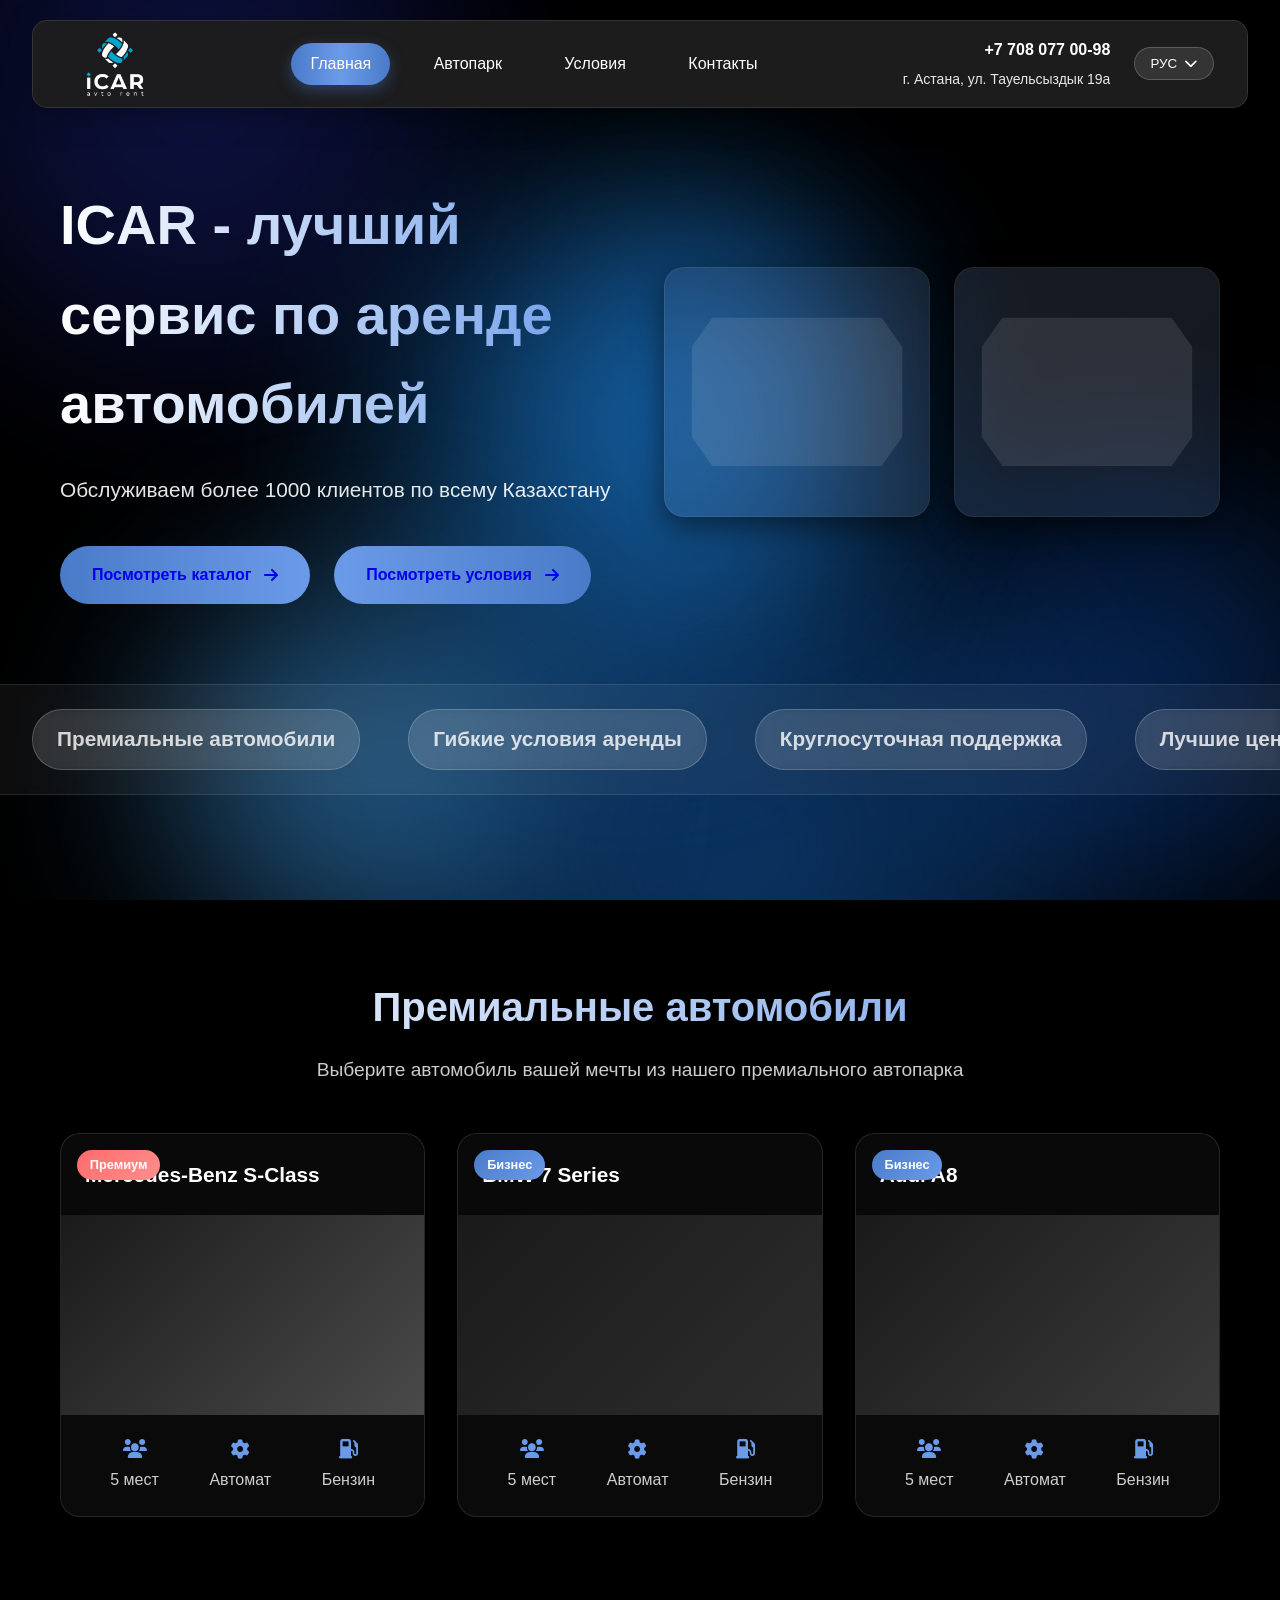
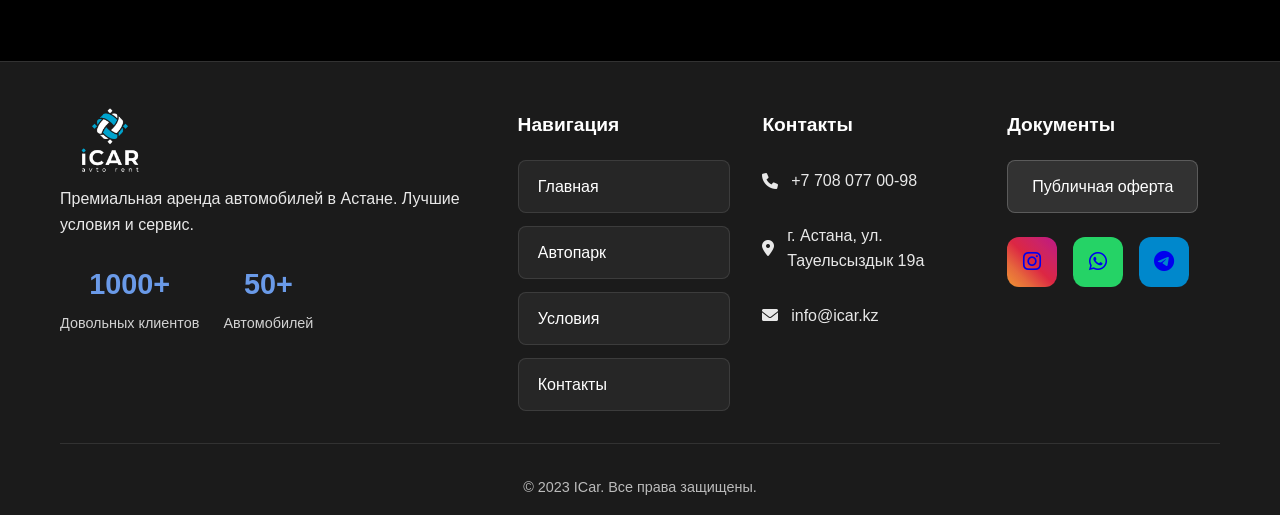
==== index.html @ 21636368 "git commit -m" ====
<!DOCTYPE html>
<html lang="ru">
<head>
    <meta charset="UTF-8">
    <meta name="viewport" content="width=device-width, initial-scale=1.0">
    <title>ICar - Аренда автомобилей</title>
    <link rel="stylesheet" href="style.css">
    <link rel="stylesheet" href="https://cdnjs.cloudflare.com/ajax/libs/font-awesome/6.0.0/css/all.min.css">
    <link rel="icon" type="image/png" href="images/logo2.png">
    <link rel="shortcut icon" href="images/logo2.png">
</head>
<body>
    <!-- Animated Background -->
    <div class="animated-background">
        <div class="gradient-spot spot-1"></div>
        <div class="gradient-spot spot-2"></div>
        <div class="gradient-spot spot-3"></div>
        <div class="gradient-spot spot-4"></div>
        <div class="gradient-spot spot-5"></div>
        <div class="gradient-spot spot-6"></div>
    </div>

    <!-- Header -->
    <header class="header">
        <div class="header-container">
            <div class="header-content">
                <div class="logo-container">
                    <img src="images/logo.png" alt="ICar - Аренда автомобилей" class="logo-img">
                </div>

                <nav class="nav">
                    <a href="index.html" class="active">Главная</a>
                    <a href="catalog.html">Автопарк</a>
                    <a href="conditions.html">Условия</a>
                    <a href="contacts.html">Контакты</a>
                </nav>

                <div class="header-right">
                    <div class="contact-info">
                        <a href="tel:+77080770098" class="phone-link">
                            <div class="phone">+7 708 077 00-98</div>
                        </a>
                        <a href="https://maps.google.com/?q=г. Астана, ул. Тауельсыздык 19а" target="_blank" class="address-link">
                            <div class="address">г. Астана, ул. Тауельсыздык 19а</div>
                        </a>
                    </div>

                    <div class="language-section">
                        <button class="current-lang nav-lang-btn" id="currentLang">
                            <span>РУС</span>
                            <i class="fas fa-chevron-down"></i>
                        </button>
                        <div class="language-dropdown" id="languageDropdown">
                            <button class="lang-option" data-lang="РУС">Русский</button>
                            <button class="lang-option" data-lang="КАЗ">Қазақша</button>
                            <button class="lang-option" data-lang="ENG">English</button>
                            <button class="lang-option" data-lang="中文">中文</button>
                            <button class="lang-option" data-lang="DE">Deutsch</button>
                        </div>
                    </div>
                </div>
            </div>
        </div>
    </header>

    <!-- Hero Section -->
    <section class="hero">
        <div class="container">
            <div class="hero-content">
                <div class="hero-text">
                    <h1 class="hero-title">ICAR - лучший сервис по аренде автомобилей</h1>
                    <p class="hero-subtitle">Обслуживаем более 1000 клиентов по всему Казахстану</p>

                    <div class="hero-buttons">
                        <a href="catalog.html" class="hero-btn catalog-btn">
                            <span>Посмотреть каталог</span>
                            <i class="fas fa-arrow-right"></i>
                        </a>
                        <a href="conditions.html" class="hero-btn conditions-btn">
                            <span>Посмотреть условия</span>
                            <i class="fas fa-arrow-right"></i>
                        </a>
                    </div>
                </div>

                <div class="hero-images">
                    <div class="hero-image-card">
                        <div class="image-gradient gradient-1"></div>
                        <div class="car-silhouette"></div>
                    </div>
                    <div class="hero-image-card">
                        <div class="image-gradient gradient-2"></div>
                        <div class="car-silhouette"></div>
                    </div>
                </div>
            </div>

            <div class="scrolling-text-container">
                <div class="scrolling-track">
                    <div class="scrolling-content">
                        <div class="scrolling-item">Премиальные автомобили</div>
                        <div class="scrolling-item">Гибкие условия аренды</div>
                        <div class="scrolling-item">Круглосуточная поддержка</div>
                        <div class="scrolling-item">Лучшие цены в Астане</div>
                        <div class="scrolling-item">Более 50 моделей в автопарке</div>
                        <div class="scrolling-item">Страхование включено</div>
                        <div class="scrolling-item">Доставка автомобиля</div>
                        <div class="scrolling-item">Техническая поддержка 24/7</div>
                        <div class="scrolling-item">Премиальные автомобили</div>
                        <div class="scrolling-item">Гибкие условия аренды</div>
                        <div class="scrolling-item">Круглосуточная поддержка</div>
                        <div class="scrolling-item">Лучшие цены в Астане</div>
                        <div class="scrolling-item">Более 50 моделей в автопарке</div>
                        <div class="scrolling-item">Страхование включено</div>
                        <div class="scrolling-item">Доставка автомобиля</div>
                        <div class="scrolling-item">Техническая поддержка 24/7</div>
                    </div>
                </div>
            </div>
        </div>
    </section>

    <!-- Premium Cars Section -->
    <section class="premium-cars">
        <div class="container">
            <div class="section-header">
                <h2>Премиальные автомобили</h2>
                <p>Выберите автомобиль вашей мечты из нашего премиального автопарка</p>
            </div>

            <div class="premium-cars-grid">
                <div class="premium-car-card">
                    <div class="car-header">
                        <h3>Mercedes-Benz S-Class</h3>
                        <div class="car-badge premium">Премиум</div>
                    </div>
                    <div class="car-image mercedes">
                        <div class="car-overlay">
                            <div class="car-price">от 15 000 ₸/сутки</div>
                            <button class="car-rent-btn">Арендовать</button>
                        </div>
                    </div>
                    <div class="car-features">
                        <div class="feature">
                            <i class="fas fa-users"></i>
                            <span>5 мест</span>
                        </div>
                        <div class="feature">
                            <i class="fas fa-cog"></i>
                            <span>Автомат</span>
                        </div>
                        <div class="feature">
                            <i class="fas fa-gas-pump"></i>
                            <span>Бензин</span>
                        </div>
                    </div>
                </div>

                <div class="premium-car-card">
                    <div class="car-header">
                        <h3>BMW 7 Series</h3>
                        <div class="car-badge business">Бизнес</div>
                    </div>
                    <div class="car-image bmw">
                        <div class="car-overlay">
                            <div class="car-price">от 14 000 ₸/сутки</div>
                            <button class="car-rent-btn">Арендовать</button>
                        </div>
                    </div>
                    <div class="car-features">
                        <div class="feature">
                            <i class="fas fa-users"></i>
                            <span>5 мест</span>
                        </div>
                        <div class="feature">
                            <i class="fas fa-cog"></i>
                            <span>Автомат</span>
                        </div>
                        <div class="feature">
                            <i class="fas fa-gas-pump"></i>
                            <span>Бензин</span>
                        </div>
                    </div>
                </div>

                <div class="premium-car-card">
                    <div class="car-header">
                        <h3>Audi A8</h3>
                        <div class="car-badge business">Бизнес</div>
                    </div>
                    <div class="car-image audi">
                        <div class="car-overlay">
                            <div class="car-price">от 13 000 ₸/сутки</div>
                            <button class="car-rent-btn">Арендовать</button>
                        </div>
                    </div>
                    <div class="car-features">
                        <div class="feature">
                            <i class="fas fa-users"></i>
                            <span>5 мест</span>
                        </div>
                        <div class="feature">
                            <i class="fas fa-cog"></i>
                            <span>Автомат</span>
                        </div>
                        <div class="feature">
                            <i class="fas fa-gas-pump"></i>
                            <span>Бензин</span>
                        </div>
                    </div>
                </div>
            </div>
        </div>
    </section>

    <!-- Footer -->
    <footer class="footer">
        <div class="container">
            <div class="footer-content">
                <div class="footer-section">
                    <div class="logo-container">
                        <img src="images/logo.png" alt="ICar - Аренда автомобилей" class="logo-img">
                    </div>
                    <p class="footer-description">Премиальная аренда автомобилей в Астане. Лучшие условия и сервис.</p>
                    <div class="footer-stats">
                        <div class="stat">
                            <div class="stat-number">1000+</div>
                            <div class="stat-label">Довольных клиентов</div>
                        </div>
                        <div class="stat">
                            <div class="stat-number">50+</div>
                            <div class="stat-label">Автомобилей</div>
                        </div>
                    </div>
                </div>

                <div class="footer-section">
                    <h3>Навигация</h3>
                    <nav class="footer-nav">
                        <a href="index.html" class="footer-nav-btn">Главная</a>
                        <a href="catalog.html" class="footer-nav-btn">Автопарк</a>
                        <a href="conditions.html" class="footer-nav-btn">Условия</a>
                        <a href="contacts.html" class="footer-nav-btn">Контакты</a>
                    </nav>
                </div>

                <div class="footer-section">
                    <h3>Контакты</h3>
                    <div class="footer-contact">
                        <a href="tel:+77080770098" class="contact-link">
                            <p><i class="fas fa-phone"></i> +7 708 077 00-98</p>
                        </a>
                        <a href="https://maps.google.com/?q=г. Астана, ул. Тауельсыздык 19а" target="_blank" class="contact-link">
                            <p><i class="fas fa-map-marker-alt"></i> г. Астана, ул. Тауельсыздык 19а</p>
                        </a>
                        <a href="mailto:info@icar.kz" class="contact-link">
                            <p><i class="fas fa-envelope"></i> info@icar.kz</p>
                        </a>
                    </div>
                </div>

                <div class="footer-section">
                    <h3>Документы</h3>
                    <a href="offerta.html" class="offerta-btn">Публичная оферта</a>
                    <div class="social-links">
                        <a href="https://www.instagram.com/icar_avtorent?igsh=MTllbDN0MnJyYnE5Zw%3D%3D&utm_source=qr" class="social-btn instagram">
                            <i class="fab fa-instagram"></i>
                        </a>
                        <a href="https://wa.me/message/NWBAXKDHB6WHJ1" class="social-btn whatsapp">
                            <i class="fab fa-whatsapp"></i>
                        </a>
                        <a href="https://t.me/icarlife" class="social-btn telegram">
                            <i class="fab fa-telegram"></i>
                        </a>
                    </div>
                </div>
            </div>

            <div class="footer-bottom">
                <p>&copy; 2023 ICar. Все права защищены.</p>
            </div>
        </div>
    </footer>

    <script src="script.js"></script>
</body>
</html>
---- style.css ----
* {
    margin: 0;
    padding: 0;
    box-sizing: border-box;
}

body {
    font-family: 'Arial', sans-serif;
    line-height: 1.6;
    color: #fff;
    background-color: #000;
    overflow-x: hidden;
    position: relative;
}

.container {
    max-width: 1200px;
    margin: 0 auto;
    padding: 0 20px;
}

/* Animated Background */
.animated-background {
    position: fixed;
    top: 0;
    left: 0;
    width: 100%;
    height: 100%;
    z-index: -1;
    overflow: hidden;
}

.gradient-spot {
    position: absolute;
    border-radius: 50%;
    filter: blur(80px);
    opacity: 0.6;
    animation: float 20s infinite ease-in-out;
}

.spot-1 {
    width: 600px;
    height: 600px;
    background: radial-gradient(circle, #1a237e, transparent);
    top: -200px;
    left: -100px;
    animation-delay: 0s;
}

.spot-2 {
    width: 500px;
    height: 500px;
    background: radial-gradient(circle, #0d47a1, transparent);
    top: 50%;
    right: -100px;
    animation-delay: -5s;
}

.spot-3 {
    width: 700px;
    height: 700px;
    background: radial-gradient(circle, #1565c0, transparent);
    bottom: -300px;
    left: 30%;
    animation-delay: -10s;
}

.spot-4 {
    width: 400px;
    height: 400px;
    background: radial-gradient(circle, #1976d2, transparent);
    top: 20%;
    left: 40%;
    animation-delay: -15s;
}

.spot-5 {
    width: 550px;
    height: 550px;
    background: radial-gradient(circle, #1e88e5, transparent);
    bottom: 20%;
    right: 30%;
    animation-delay: -7s;
}

.spot-6 {
    width: 450px;
    height: 450px;
    background: radial-gradient(circle, #42a5f5, transparent);
    top: 60%;
    left: 10%;
    animation-delay: -12s;
}

@keyframes float {
    0%, 100% {
        transform: translate(0, 0) scale(1);
        opacity: 0.6;
    }
    25% {
        transform: translate(50px, 50px) scale(1.1);
        opacity: 0.7;
    }
    50% {
        transform: translate(-30px, 80px) scale(0.9);
        opacity: 0.5;
    }
    75% {
        transform: translate(70px, -40px) scale(1.05);
        opacity: 0.65;
    }
}

/* Header Styles */
.header {
    position: fixed;
    top: 20px;
    left: 0;
    width: 100%;
    z-index: 1000;
    display: flex;
    justify-content: center;
}

.header-container {
    background: rgba(30, 30, 30, 0.95);
    backdrop-filter: blur(20px);
    padding: 0.8rem 2rem;
    border-radius: 15px;
    box-shadow: 0 8px 32px rgba(0, 0, 0, 0.3);
    border: 1px solid rgba(255, 255, 255, 0.1);
    width: 95%;
    max-width: 1400px;
}

.header-content {
    display: flex;
    justify-content: space-between;
    align-items: center;
    gap: 2rem;
}

.logo-container {
    flex-shrink: 0;
}

.logo-img {
    width: 100px;
    height: 80px;
    display: block;
    object-fit: contain;
    transition: all 0.3s ease;
    margin: -10px 0;
}

.logo-img:hover {
    transform: scale(1.05);
}

.nav {
    display: flex;
    gap: 1.5rem;
    flex: 1;
    justify-content: center;
}

.nav a {
    color: white;
    text-decoration: none;
    font-size: 1rem;
    font-weight: 500;
    transition: all 0.3s;
    padding: 0.5rem 1.2rem;
    border-radius: 25px;
    white-space: nowrap;
    position: relative;
    overflow: hidden;
    z-index: 1;
}

.nav a::before {
    content: '';
    position: absolute;
    top: 0;
    left: -100%;
    width: 100%;
    height: 100%;
    background: linear-gradient(90deg, #4a7bc8, #6a9ae8, #4a7bc8);
    transition: all 0.4s ease;
    z-index: -1;
}

.nav a:hover::before,
.nav a.active::before {
    left: 0;
}

.nav a:hover,
.nav a.active {
    color: white;
    box-shadow: 0 5px 15px rgba(74, 123, 200, 0.4);
}

.header-right {
    display: flex;
    align-items: center;
    gap: 1.5rem;
    flex-shrink: 0;
}

.contact-info {
    text-align: right;
}

.phone-link, .address-link {
    text-decoration: none;
    color: white;
    transition: all 0.3s;
}

.phone-link:hover, .address-link:hover {
    color: #6a9ae8;
}

.phone {
    font-weight: bold;
    font-size: 16px;
    margin-bottom: 5px;
}

.address {
    font-size: 14px;
    opacity: 0.9;
}

.language-section {
    position: relative;
}

.nav-lang-btn {
    background: rgba(255, 255, 255, 0.1);
    color: white;
    border: 1px solid rgba(255, 255, 255, 0.2);
    padding: 0.5rem 1rem;
    border-radius: 25px;
    cursor: pointer;
    transition: all 0.3s;
    display: flex;
    align-items: center;
    gap: 0.5rem;
    font-weight: 500;
    min-width: 80px;
    justify-content: space-between;
    backdrop-filter: blur(5px);
    position: relative;
    overflow: hidden;
    z-index: 1;
}

.nav-lang-btn::before {
    content: '';
    position: absolute;
    top: 0;
    left: -100%;
    width: 100%;
    height: 100%;
    background: linear-gradient(90deg, #4a7bc8, #6a9ae8, #4a7bc8);
    transition: all 0.4s ease;
    z-index: -1;
}

.nav-lang-btn:hover::before {
    left: 0;
}

.nav-lang-btn:hover {
    color: white;
    box-shadow: 0 5px 15px rgba(74, 123, 200, 0.4);
    transform: translateY(-2px);
}

.language-dropdown {
    position: absolute;
    top: 100%;
    right: 0;
    margin-top: 0.5rem;
    background: rgba(40, 40, 40, 0.95);
    backdrop-filter: blur(15px);
    border-radius: 10px;
    box-shadow: 0 8px 32px rgba(0, 0, 0, 0.3);
    opacity: 0;
    visibility: hidden;
    transform: translateY(-10px);
    transition: all 0.3s;
    min-width: 150px;
    z-index: 1001;
    border: 1px solid rgba(255, 255, 255, 0.1);
}

.language-dropdown.show {
    opacity: 1;
    visibility: visible;
    transform: translateY(0);
}

.lang-option {
    display: block;
    width: 100%;
    padding: 0.8rem 1rem;
    border: none;
    background: none;
    cursor: pointer;
    text-align: left;
    transition: all 0.3s;
    color: #fff;
    border-bottom: 1px solid rgba(255, 255, 255, 0.1);
}

.lang-option:hover {
    background: rgba(74, 123, 200, 0.3);
    color: white;
}

/* Hero Section */
.hero {
    position: relative;
    padding: 180px 0 100px;
    overflow: hidden;
}

.hero-content {
    display: grid;
    grid-template-columns: 1fr 1fr;
    gap: 3rem;
    align-items: center;
    margin-bottom: 80px;
}

.hero-title {
    font-size: 3.5rem;
    font-weight: 800;
    margin-bottom: 1.5rem;
    background: linear-gradient(90deg, #fff, #6a9ae8, #fff);
    -webkit-background-clip: text;
    -webkit-text-fill-color: transparent;
    background-size: 200% auto;
    animation: shimmer 3s infinite linear;
}

@keyframes shimmer {
    0% { background-position: -200% center; }
    100% { background-position: 200% center; }
}

.hero-subtitle {
    font-size: 1.3rem;
    margin-bottom: 2.5rem;
    opacity: 0.9;
    line-height: 1.6;
}

.hero-buttons {
    display: flex;
    gap: 1.5rem;
}

.hero-btn {
    display: flex;
    align-items: center;
    gap: 0.8rem;
    padding: 1rem 2rem;
    border-radius: 50px;
    text-decoration: none;
    font-weight: 600;
    transition: all 0.3s ease;
    position: relative;
    overflow: hidden;
    z-index: 1;
}

.hero-btn::before {
    content: '';
    position: absolute;
    top: 0;
    left: 0;
    width: 100%;
    height: 100%;
    background: linear-gradient(90deg, #4a7bc8, #6a9ae8);
    z-index: -1;
    transition: all 0.3s ease;
}

.hero-btn::after {
    content: '';
    position: absolute;
    top: 0;
    left: -100%;
    width: 100%;
    height: 100%;
    background: linear-gradient(90deg, transparent, rgba(255,255,255,0.3), transparent);
    transition: all 0.6s ease;
    z-index: -1;
}

.hero-btn:hover::after {
    left: 100%;
}

.catalog-btn::before {
    background: linear-gradient(90deg, #4a7bc8, #6a9ae8);
}

.conditions-btn::before {
    background: linear-gradient(90deg, #6a9ae8, #4a7bc8);
}

.hero-btn:hover {
    transform: translateY(-5px);
    box-shadow: 0 10px 25px rgba(74, 123, 200, 0.4);
}

.hero-images {
    display: grid;
    grid-template-columns: 1fr 1fr;
    gap: 1.5rem;
}

.hero-image-card {
    height: 250px;
    border-radius: 20px;
    overflow: hidden;
    position: relative;
    box-shadow: 0 10px 30px rgba(0, 0, 0, 0.5);
    background: rgba(255, 255, 255, 0.05);
    backdrop-filter: blur(10px);
    border: 1px solid rgba(255, 255, 255, 0.1);
}

.image-gradient {
    width: 100%;
    height: 100%;
    position: absolute;
    top: 0;
    left: 0;
}

.gradient-1 {
    background: linear-gradient(135deg, rgba(74, 123, 200, 0.3), rgba(106, 154, 232, 0.3));
}

.gradient-2 {
    background: linear-gradient(135deg, rgba(106, 154, 232, 0.3), rgba(74, 123, 200, 0.3));
}

.car-silhouette {
    position: absolute;
    top: 50%;
    left: 50%;
    transform: translate(-50%, -50%);
    width: 80%;
    height: 60%;
    background: rgba(255, 255, 255, 0.1);
    clip-path: polygon(10% 0%, 90% 0%, 100% 20%, 100% 80%, 90% 100%, 10% 100%, 0% 80%, 0% 20%);
    border-radius: 10px;
}

/* Improved Scrolling Text */
.scrolling-text-container {
    position: relative;
    margin-top: 3rem;
    overflow: hidden;
    width: 100vw;
    margin-left: calc(-50vw + 50%);
    padding: 1.5rem 0;
    background: rgba(255, 255, 255, 0.05);
    backdrop-filter: blur(10px);
    border-top: 1px solid rgba(255, 255, 255, 0.1);
    border-bottom: 1px solid rgba(255, 255, 255, 0.1);
}

.scrolling-track {
    display: flex;
    width: max-content;
    animation: scroll 60s linear infinite;
}

.scrolling-content {
    display: flex;
    gap: 3rem;
    padding: 0 2rem;
}

.scrolling-item {
    font-size: 1.3rem;
    font-weight: 600;
    color: rgba(255, 255, 255, 0.8);
    padding: 0.8rem 1.5rem;
    background: rgba(255, 255, 255, 0.1);
    border-radius: 30px;
    backdrop-filter: blur(5px);
    flex-shrink: 0;
    white-space: nowrap;
    border: 1px solid rgba(255, 255, 255, 0.2);
    transition: all 0.3s ease;
}

.scrolling-item:hover {
    background: rgba(255, 255, 255, 0.15);
    transform: translateY(-2px);
    box-shadow: 0 5px 15px rgba(74, 123, 200, 0.3);
}

@keyframes scroll {
    0% {
        transform: translateX(0);
    }
    100% {
        transform: translateX(-50%);
    }
}

/* Premium Cars Section */
.premium-cars {
    padding: 5rem 0;
    position: relative;
}

.section-header {
    text-align: center;
    margin-bottom: 3rem;
}

.section-icon {
    font-size: 3rem;
    margin-bottom: 1rem;
}

.section-header h2 {
    font-size: 2.5rem;
    margin-bottom: 1rem;
    background: linear-gradient(90deg, #fff, #6a9ae8);
    -webkit-background-clip: text;
    -webkit-text-fill-color: transparent;
}

.section-header p {
    font-size: 1.2rem;
    opacity: 0.8;
}

.premium-cars-grid {
    display: grid;
    grid-template-columns: repeat(auto-fit, minmax(350px, 1fr));
    gap: 2rem;
}

.premium-car-card {
    background: rgba(255, 255, 255, 0.05);
    border-radius: 20px;
    overflow: hidden;
    box-shadow: 0 10px 30px rgba(0, 0, 0, 0.3);
    transition: all 0.3s ease;
    border: 1px solid rgba(255, 255, 255, 0.1);
    backdrop-filter: blur(10px);
}

.premium-car-card:hover {
    transform: translateY(-10px);
    box-shadow: 0 20px 40px rgba(74, 123, 200, 0.3);
    border-color: rgba(74, 123, 200, 0.5);
}

.car-header {
    padding: 1.5rem;
    display: flex;
    justify-content: space-between;
    align-items: center;
    background: rgba(0, 0, 0, 0.3);
}

.car-header h3 {
    font-size: 1.3rem;
    color: white;
}

.car-badge {
    padding: 0.3rem 0.8rem;
    border-radius: 15px;
    font-size: 0.8rem;
    font-weight: bold;
}

.car-badge.premium {
    background: linear-gradient(135deg, #ff6b6b, #ff8e8e);
    color: white;
}

.car-badge.business {
    background: linear-gradient(135deg, #4a7bc8, #6a9ae8);
    color: white;
}

.car-image {
    height: 200px;
    position: relative;
    overflow: hidden;
}

.car-image.mercedes {
    background: linear-gradient(135deg, #1a1a1a, #4a4a4a);
}

.car-image.bmw {
    background: linear-gradient(135deg, #1a1a1a, #2d2d2d);
}

.car-image.audi {
    background: linear-gradient(135deg, #1a1a1a, #3a3a3a);
}

.car-overlay {
    position: absolute;
    top: 0;
    left: 0;
    width: 100%;
    height: 100%;
    background: rgba(0, 0, 0, 0.7);
    display: flex;
    flex-direction: column;
    justify-content: center;
    align-items: center;
    opacity: 0;
    transition: all 0.3s ease;
}

.premium-car-card:hover .car-overlay {
    opacity: 1;
}

.car-price {
    font-size: 1.5rem;
    font-weight: bold;
    color: white;
    margin-bottom: 1rem;
}

.car-rent-btn {
    background: linear-gradient(135deg, #4a7bc8, #6a9ae8);
    color: white;
    border: none;
    padding: 0.8rem 1.5rem;
    border-radius: 25px;
    font-weight: bold;
    cursor: pointer;
    transition: all 0.3s;
}

.car-rent-btn:hover {
    transform: scale(1.05);
    box-shadow: 0 5px 15px rgba(74, 123, 200, 0.4);
}

.car-features {
    padding: 1.5rem;
    display: flex;
    justify-content: space-around;
    background: rgba(0, 0, 0, 0.2);
}

.feature {
    display: flex;
    flex-direction: column;
    align-items: center;
    gap: 0.5rem;
    color: rgba(255, 255, 255, 0.8);
}

.feature i {
    color: #6a9ae8;
    font-size: 1.2rem;
}

/* Footer */
.footer {
    background: rgba(30, 30, 30, 0.9);
    backdrop-filter: blur(15px);
    padding: 3rem 0 1rem;
    margin-top: 4rem;
    border-top: 1px solid rgba(255, 255, 255, 0.1);
    box-shadow: 0 -4px 20px rgba(0, 0, 0, 0.3);
}

.footer-content {
    display: grid;
    grid-template-columns: 2fr 1fr 1fr 1fr;
    gap: 2rem;
    margin-bottom: 2rem;
}

.footer-section h3 {
    margin-bottom: 1.2rem;
    font-size: 1.2rem;
    color: white;
}

.footer-description {
    margin-top: 1rem;
    opacity: 0.9;
    line-height: 1.6;
    margin-bottom: 1.5rem;
}

.footer-stats {
    display: flex;
    gap: 1.5rem;
}

.stat {
    text-align: center;
}

.stat-number {
    font-size: 1.8rem;
    font-weight: bold;
    color: #6a9ae8;
    margin-bottom: 0.3rem;
}

.stat-label {
    font-size: 0.9rem;
    opacity: 0.8;
}

.footer-nav {
    display: flex;
    flex-direction: column;
    gap: 0.8rem;
}

.footer-nav-btn {
    color: white;
    text-decoration: none;
    transition: all 0.3s;
    padding: 0.8rem 1.2rem;
    border-radius: 8px;
    position: relative;
    overflow: hidden;
    z-index: 1;
    background: rgba(255, 255, 255, 0.05);
    border: 1px solid rgba(255, 255, 255, 0.1);
    font-weight: 500;
}

.footer-nav-btn::before {
    content: '';
    position: absolute;
    top: 0;
    left: -100%;
    width: 100%;
    height: 100%;
    background: linear-gradient(90deg, #4a7bc8, #6a9ae8);
    transition: all 0.4s ease;
    z-index: -1;
}

.footer-nav-btn:hover::before {
    left: 0;
}

.footer-nav-btn:hover {
    color: white;
    transform: translateX(5px);
    box-shadow: 0 5px 15px rgba(74, 123, 200, 0.3);
}

.footer-contact {
    display: flex;
    flex-direction: column;
    gap: 0.8rem;
}

.contact-link {
    text-decoration: none;
    color: rgba(255, 255, 255, 0.9);
    transition: all 0.3s;
    padding: 0.5rem 0;
}

.contact-link:hover {
    color: #6a9ae8;
    transform: translateX(5px);
}

.contact-link p {
    display: flex;
    align-items: center;
    gap: 0.8rem;
    margin-bottom: 0;
}

.offerta-btn {
    display: inline-block;
    background: rgba(255, 255, 255, 0.1);
    color: white;
    padding: 0.8rem 1.5rem;
    border-radius: 8px;
    text-decoration: none;
    transition: all 0.3s;
    margin-bottom: 1.5rem;
    border: 1px solid rgba(255, 255, 255, 0.2);
    font-weight: 500;
}

.offerta-btn:hover {
    background: rgba(255, 255, 255, 0.2);
    transform: translateY(-2px);
    box-shadow: 0 5px 15px rgba(0, 0, 0, 0.2);
}

.social-links {
    display: flex;
    gap: 1rem;
}

.social-btn {
    display: flex;
    align-items: center;
    justify-content: center;
    width: 50px;
    height: 50px;
    border-radius: 12px;
    text-decoration: none;
    transition: all 0.3s;
    font-size: 1.3rem;
    position: relative;
    overflow: hidden;
    z-index: 1;
}

.social-btn::before {
    content: '';
    position: absolute;
    top: 0;
    left: 0;
    width: 100%;
    height: 100%;
    transition: all 0.3s ease;
    z-index: -1;
}

.social-btn.instagram::before {
    background: linear-gradient(45deg, #f09433, #e6683c, #dc2743, #cc2366, #bc1888);
}

.social-btn.whatsapp::before {
    background: #25D366;
}

.social-btn.telegram::before {
    background: #0088cc;
}

.social-btn:hover {
    transform: translateY(-3px) scale(1.1);
    box-shadow: 0 8px 20px rgba(0, 0, 0, 0.4);
}

.social-btn:hover::before {
    filter: brightness(1.2);
}

.footer-bottom {
    text-align: center;
    padding-top: 2rem;
    border-top: 1px solid rgba(255, 255, 255, 0.1);
    color: rgba(255, 255, 255, 0.7);
    font-size: 0.9rem;
}

/* Responsive Design */
@media (max-width: 1024px) {
    .hero-content {
        grid-template-columns: 1fr;
        gap: 2rem;
    }

    .footer-content {
        grid-template-columns: 1fr 1fr;
    }
}

@media (max-width: 768px) {
    .header-container {
        width: 90%;
        padding: 0.8rem 1rem;
    }

    .header-content {
        flex-direction: column;
        gap: 1rem;
    }

    .nav {
        order: 2;
        width: 100%;
        justify-content: center;
        flex-wrap: wrap;
    }

    .header-right {
        order: 3;
        width: 100%;
        justify-content: center;
    }

    .hero-title {
        font-size: 2.5rem;
    }

    .hero-buttons {
        flex-direction: column;
    }

    .premium-cars-grid {
        grid-template-columns: 1fr;
    }

    .footer-content {
        grid-template-columns: 1fr;
    }

    .scrolling-item {
        font-size: 1rem;
        padding: 0.6rem 1.2rem;
    }

    .footer-nav-btn {
        padding: 0.6rem 1rem;
        font-size: 0.9rem;
    }

    .social-btn {
        width: 45px;
        height: 45px;
        font-size: 1.2rem;
    }
}
/* Стили для каталога */
.catalog-hero {
    padding: 180px 0 80px;
    position: relative;
}

.catalog-hero h1 {
    font-size: 3rem;
    text-align: center;
    margin-bottom: 2rem;
    background: linear-gradient(90deg, #fff, #6a9ae8, #fff);
    -webkit-background-clip: text;
    -webkit-text-fill-color: transparent;
    background-size: 200% auto;
    animation: shimmer 3s infinite linear;
}

/* Стили для фильтров */
.filters-section {
    background: rgba(255, 255, 255, 0.05);
    backdrop-filter: blur(10px);
    border-radius: 20px;
    padding: 2rem;
    margin-bottom: 3rem;
    border: 1px solid rgba(255, 255, 255, 0.1);
}

.search-box {
    position: relative;
    margin-bottom: 1.5rem;
}

.search-box i {
    position: absolute;
    left: 1rem;
    top: 50%;
    transform: translateY(-50%);
    color: rgba(255, 255, 255, 0.7);
}

.search-box input {
    width: 100%;
    padding: 1rem 1rem 1rem 3rem;
    background: rgba(255, 255, 255, 0.1);
    border: 1px solid rgba(255, 255, 255, 0.2);
    border-radius: 12px;
    color: white;
    font-size: 1rem;
}

.filter-buttons {
    display: flex;
    gap: 1rem;
    flex-wrap: wrap;
    margin-bottom: 1rem;
}

.custom-dropdown {
    position: relative;
}

.dropdown-toggle {
    background: rgba(255, 255, 255, 0.1);
    border: 1px solid rgba(255, 255, 255, 0.2);
    color: white;
    padding: 0.8rem 1.2rem;
    border-radius: 12px;
    cursor: pointer;
    display: flex;
    align-items: center;
    gap: 0.5rem;
    min-width: 200px;
    justify-content: space-between;
    transition: all 0.3s;
}

.dropdown-toggle:hover {
    background: rgba(255, 255, 255, 0.15);
}

.dropdown-menu {
    position: absolute;
    top: 100%;
    left: 0;
    width: 100%;
    background: rgba(40, 40, 40, 0.95);
    backdrop-filter: blur(15px);
    border-radius: 12px;
    box-shadow: 0 8px 32px rgba(0, 0, 0, 0.3);
    opacity: 0;
    visibility: hidden;
    transform: translateY(-10px);
    transition: all 0.3s;
    z-index: 1000;
    border: 1px solid rgba(255, 255, 255, 0.1);
}

.dropdown-menu.show {
    opacity: 1;
    visibility: visible;
    transform: translateY(0);
}

.dropdown-item {
    display: block;
    width: 100%;
    padding: 0.8rem 1.2rem;
    border: none;
    background: none;
    color: white;
    cursor: pointer;
    text-align: left;
    border-bottom: 1px solid rgba(255, 255, 255, 0.1);
    transition: all 0.3s;
}

.dropdown-item:last-child {
    border-bottom: none;
}

.dropdown-item:hover,
.dropdown-item.active {
    background: rgba(74, 123, 200, 0.3);
}

.reset-btn {
    background: rgba(255, 255, 255, 0.1);
    border: 1px solid rgba(255, 255, 255, 0.2);
    color: white;
    padding: 0.8rem 1.2rem;
    border-radius: 12px;
    cursor: pointer;
    display: flex;
    align-items: center;
    gap: 0.5rem;
    transition: all 0.3s;
}

.reset-btn:hover {
    background: rgba(255, 255, 255, 0.15);
}

.filter-results {
    text-align: center;
    color: rgba(255, 255, 255, 0.8);
    font-size: 1.1rem;
}

/* Сетка автомобилей */
.catalog-grid {
    display: grid;
    grid-template-columns: repeat(auto-fill, minmax(350px, 1fr));
    gap: 2rem;
    margin-top: 2rem;
}

.car-card-detailed {
    background: rgba(255, 255, 255, 0.05);
    border-radius: 20px;
    overflow: hidden;
    box-shadow: 0 10px 30px rgba(0, 0, 0, 0.3);
    transition: all 0.3s ease;
    border: 1px solid rgba(255, 255, 255, 0.1);
    backdrop-filter: blur(10px);
}

.car-card-detailed:hover {
    transform: translateY(-10px);
    box-shadow: 0 20px 40px rgba(74, 123, 200, 0.3);
    border-color: rgba(74, 123, 200, 0.5);
}

.car-image-detailed {
    height: 200px;
    position: relative;
    overflow: hidden;
}

.car-image-detailed img {
    width: 100%;
    height: 100%;
    object-fit: cover;
    transition: transform 0.3s ease;
}

.car-card-detailed:hover .car-image-detailed img {
    transform: scale(1.05);
}

.car-badge {
    position: absolute;
    top: 1rem;
    left: 1rem;
    padding: 0.3rem 0.8rem;
    border-radius: 15px;
    font-size: 0.8rem;
    font-weight: bold;
    background: linear-gradient(135deg, #4a7bc8, #6a9ae8);
    color: white;
}

.city-badge {
    position: absolute;
    top: 1rem;
    right: 1rem;
    padding: 0.3rem 0.8rem;
    border-radius: 15px;
    font-size: 0.8rem;
    font-weight: bold;
    background: rgba(0, 0, 0, 0.7);
    color: white;
    backdrop-filter: blur(10px);
}

.car-info {
    padding: 1.5rem;
}

.car-info h3 {
    font-size: 1.3rem;
    margin-bottom: 0.5rem;
    color: white;
}

.car-description {
    color: rgba(255, 255, 255, 0.8);
    margin-bottom: 1rem;
    line-height: 1.5;
}

.car-specs {
    display: grid;
    grid-template-columns: repeat(2, 1fr);
    gap: 0.8rem;
    margin-bottom: 1.5rem;
}

.spec {
    display: flex;
    align-items: center;
    gap: 0.5rem;
    color: rgba(255, 255, 255, 0.8);
}

.spec i {
    color: #6a9ae8;
    width: 16px;
}

.car-price-section {
    display: flex;
    justify-content: space-between;
    align-items: center;
    margin-bottom: 1.5rem;
}

.price-main {
    font-size: 1.5rem;
    font-weight: bold;
    color: #6a9ae8;
}

.price-discount {
    font-size: 0.9rem;
    color: rgba(255, 255, 255, 0.7);
}

.rent-btn {
    width: 100%;
    background: linear-gradient(135deg, #4a7bc8, #6a9ae8);
    color: white;
    border: none;
    padding: 1rem;
    border-radius: 12px;
    font-weight: bold;
    cursor: pointer;
    transition: all 0.3s;
    font-size: 1rem;
}

.rent-btn:hover {
    transform: translateY(-2px);
    box-shadow: 0 5px 15px rgba(74, 123, 200, 0.4);
}

/* Стили для модального окна */
.modal {
    display: none;
    position: fixed;
    z-index: 1000;
    left: 0;
    top: 0;
    width: 100%;
    height: 100%;
    background-color: rgba(0, 0, 0, 0.8);
    backdrop-filter: blur(5px);
}

.modal-content {
    background: rgba(30, 30, 30, 0.95);
    margin: 2% auto;
    padding: 0;
    border-radius: 20px;
    width: 90%;
    max-width: 1000px;
    max-height: 90vh;
    overflow-y: auto;
    border: 1px solid rgba(255, 255, 255, 0.1);
    box-shadow: 0 20px 60px rgba(0, 0, 0, 0.5);
}

.modal-close {
    position: absolute;
    right: 1rem;
    top: 1rem;
    font-size: 2rem;
    color: white;
    cursor: pointer;
    z-index: 1001;
    background: rgba(0, 0, 0, 0.5);
    width: 40px;
    height: 40px;
    border-radius: 50%;
    display: flex;
    align-items: center;
    justify-content: center;
}

.modal-body {
    display: grid;
    grid-template-columns: 1fr 1fr;
    gap: 0;
}

.modal-gallery {
    position: relative;
    background: rgba(0, 0, 0, 0.3);
}

.main-image {
    height: 400px;
    overflow: hidden;
}

.modal-car-image {
    width: 100%;
    height: 100%;
}

.modal-car-image img {
    width: 100%;
    height: 100%;
    object-fit: cover;
}

.image-thumbnails {
    display: flex;
    padding: 1rem;
    gap: 0.5rem;
    background: rgba(0, 0, 0, 0.5);
}

.thumbnail {
    width: 60px;
    height: 60px;
    border-radius: 8px;
    overflow: hidden;
    cursor: pointer;
    border: 2px solid transparent;
    transition: all 0.3s;
}

.thumbnail.active {
    border-color: #6a9ae8;
}

.thumbnail img {
    width: 100%;
    height: 100%;
    object-fit: cover;
}

.thumbnail-placeholder {
    width: 100%;
    height: 100%;
    background: rgba(255, 255, 255, 0.1);
    display: flex;
    align-items: center;
    justify-content: center;
    color: rgba(255, 255, 255, 0.5);
}

.modal-info {
    padding: 2rem;
}

.modal-info h2 {
    font-size: 2rem;
    margin-bottom: 1rem;
    color: white;
}

.modal-info p {
    color: rgba(255, 255, 255, 0.8);
    margin-bottom: 1.5rem;
    line-height: 1.6;
}

.modal-specs {
    margin-bottom: 2rem;
}

.spec-grid {
    display: grid;
    grid-template-columns: repeat(3, 1fr);
    gap: 1rem;
}

.spec-item {
    display: flex;
    align-items: center;
    gap: 0.5rem;
    color: rgba(255, 255, 255, 0.8);
}

.spec-item i {
    color: #6a9ae8;
}

.modal-price-section {
    margin-bottom: 2rem;
}

.price-main {
    font-size: 2rem;
    font-weight: bold;
    color: #6a9ae8;
    margin-bottom: 1rem;
}

.discounts-block {
    margin-bottom: 1rem;
}

.discounts-toggle {
    background: rgba(255, 255, 255, 0.1);
    border: 1px solid rgba(255, 255, 255, 0.2);
    color: white;
    padding: 0.8rem 1.2rem;
    border-radius: 8px;
    cursor: pointer;
    display: flex;
    align-items: center;
    justify-content: space-between;
    width: 100%;
    transition: all 0.3s;
}

.discounts-toggle:hover {
    background: rgba(255, 255, 255, 0.15);
}

.discounts-content {
    display: none;
    margin-top: 1rem;
}

.discounts-content.show {
    display: block;
}

.discounts-grid {
    display: grid;
    grid-template-columns: repeat(2, 1fr);
    gap: 1rem;
}

.discount-item {
    background: rgba(255, 255, 255, 0.05);
    padding: 1rem;
    border-radius: 8px;
    border: 1px solid rgba(255, 255, 255, 0.1);
    cursor: pointer;
    transition: all 0.3s;
}

.discount-item:hover,
.discount-item.active {
    border-color: #6a9ae8;
    background: rgba(74, 123, 200, 0.1);
}

.discount-period {
    font-weight: bold;
    color: white;
    margin-bottom: 0.5rem;
}

.discount-price {
    color: #6a9ae8;
    font-weight: bold;
    margin-bottom: 0.3rem;
}

.discount-savings {
    font-size: 0.8rem;
    color: rgba(255, 255, 255, 0.7);
}

.price-discount {
    color: rgba(255, 255, 255, 0.7);
    font-size: 0.9rem;
}

.modal-features {
    margin-bottom: 2rem;
}

.modal-features h3 {
    color: white;
    margin-bottom: 1rem;
}

.modal-features ul {
    list-style: none;
    padding: 0;
}

.modal-features li {
    color: rgba(255, 255, 255, 0.8);
    padding: 0.3rem 0;
    border-bottom: 1px solid rgba(255, 255, 255, 0.1);
}

.modal-features li:last-child {
    border-bottom: none;
}

.modal-actions {
    display: flex;
    gap: 1rem;
}

.modal-rent-btn,
.modal-contact-btn {
    flex: 1;
    padding: 1rem;
    border: none;
    border-radius: 12px;
    font-weight: bold;
    cursor: pointer;
    transition: all 0.3s;
    font-size: 1rem;
}

.modal-rent-btn {
    background: linear-gradient(135deg, #4a7bc8, #6a9ae8);
    color: white;
}

.modal-contact-btn {
    background: rgba(255, 255, 255, 0.1);
    color: white;
    border: 1px solid rgba(255, 255, 255, 0.2);
}

.modal-rent-btn:hover,
.modal-contact-btn:hover {
    transform: translateY(-2px);
    box-shadow: 0 5px 15px rgba(0, 0, 0, 0.3);
}

/* Сообщение об отсутствии результатов */
.no-results {
    grid-column: 1 / -1;
    text-align: center;
    padding: 4rem 2rem;
    color: rgba(255, 255, 255, 0.7);
}

.no-results i {
    font-size: 4rem;
    margin-bottom: 1rem;
    color: rgba(255, 255, 255, 0.3);
}

.no-results h3 {
    font-size: 1.5rem;
    margin-bottom: 1rem;
    color: white;
}

/* Адаптивность для каталога */
@media (max-width: 768px) {
    .modal-body {
        grid-template-columns: 1fr;
    }

    .modal-gallery {
        height: 300px;
    }

    .main-image {
        height: 250px;
    }

    .spec-grid {
        grid-template-columns: repeat(2, 1fr);
    }

    .modal-actions {
        flex-direction: column;
    }

    .filter-buttons {
        flex-direction: column;
    }

    .dropdown-toggle {
        min-width: auto;
    }

    .catalog-grid {
        grid-template-columns: 1fr;
    }

    .discounts-grid {
        grid-template-columns: 1fr;
    }
}
/* Добавляем эти стили в конец файла style.css */

/* Hero Sections для разных страниц */
.conditions-hero, .contacts-hero, .documents-hero {
    padding: 180px 0 80px;
    position: relative;
    text-align: center;
}

.conditions-hero h1, .contacts-hero h1, .documents-hero h1 {
    font-size: 3rem;
    margin-bottom: 1rem;
    background: linear-gradient(90deg, #fff, #6a9ae8, #fff);
    -webkit-background-clip: text;
    -webkit-text-fill-color: transparent;
    background-size: 200% auto;
    animation: shimmer 3s infinite linear;
}

.conditions-hero p, .contacts-hero p, .documents-hero p {
    font-size: 1.3rem;
    opacity: 0.9;
}

/* Стили для условий */
.conditions {
    padding: 4rem 0;
}

.conditions-grid {
    display: grid;
    grid-template-columns: repeat(auto-fit, minmax(300px, 1fr));
    gap: 2rem;
    margin-bottom: 4rem;
}

.condition-card {
    background: rgba(255, 255, 255, 0.05);
    backdrop-filter: blur(10px);
    border-radius: 20px;
    padding: 2rem;
    border: 1px solid rgba(255, 255, 255, 0.1);
    transition: all 0.3s ease;
    text-align: center;
}

.condition-card:hover {
    transform: translateY(-10px);
    box-shadow: 0 20px 40px rgba(74, 123, 200, 0.3);
    border-color: rgba(74, 123, 200, 0.5);
}

.condition-icon {
    font-size: 3rem;
    margin-bottom: 1.5rem;
    color: #6a9ae8;
}

.condition-card h3 {
    font-size: 1.5rem;
    margin-bottom: 1.5rem;
    color: white;
}

.condition-card ul {
    list-style: none;
    text-align: left;
}

.condition-card li {
    color: rgba(255, 255, 255, 0.8);
    padding: 0.5rem 0;
    border-bottom: 1px solid rgba(255, 255, 255, 0.1);
    position: relative;
    padding-left: 1.5rem;
}

.condition-card li:before {
    content: '✓';
    position: absolute;
    left: 0;
    color: #6a9ae8;
    font-weight: bold;
}

.condition-card li:last-child {
    border-bottom: none;
}

/* FAQ Section */
.faq-section {
    background: rgba(255, 255, 255, 0.05);
    backdrop-filter: blur(10px);
    border-radius: 20px;
    padding: 3rem;
    border: 1px solid rgba(255, 255, 255, 0.1);
}

.faq-section h2 {
    text-align: center;
    font-size: 2.5rem;
    margin-bottom: 2rem;
    color: white;
}

.faq-item {
    margin-bottom: 1rem;
    border-radius: 12px;
    overflow: hidden;
    background: rgba(255, 255, 255, 0.05);
    border: 1px solid rgba(255, 255, 255, 0.1);
}

.faq-question {
    padding: 1.5rem;
    cursor: pointer;
    display: flex;
    justify-content: space-between;
    align-items: center;
    color: white;
    font-weight: 500;
    transition: all 0.3s;
}

.faq-question:hover {
    background: rgba(255, 255, 255, 0.1);
}

.faq-question i {
    transition: transform 0.3s;
}

.faq-item.active .faq-question i {
    transform: rotate(180deg);
}

.faq-answer {
    padding: 0 1.5rem;
    max-height: 0;
    overflow: hidden;
    transition: all 0.3s;
}

.faq-item.active .faq-answer {
    padding: 0 1.5rem 1.5rem;
    max-height: 500px;
}

.faq-answer p {
    color: rgba(255, 255, 255, 0.8);
    line-height: 1.6;
}

/* Стили для контактов */
.contacts {
    padding: 4rem 0;
}

.team-section {
    margin-bottom: 4rem;
}

.section-title {
    text-align: center;
    font-size: 2.5rem;
    margin-bottom: 3rem;
    color: white;
}

.team-grid {
    display: grid;
    grid-template-columns: repeat(auto-fit, minmax(350px, 1fr));
    gap: 2rem;
}

.team-card {
    background: rgba(255, 255, 255, 0.05);
    backdrop-filter: blur(10px);
    border-radius: 20px;
    padding: 2rem;
    border: 1px solid rgba(255, 255, 255, 0.1);
    transition: all 0.3s ease;
    text-align: center;
}

.team-card:hover {
    transform: translateY(-10px);
    box-shadow: 0 20px 40px rgba(74, 123, 200, 0.3);
    border-color: rgba(74, 123, 200, 0.5);
}

.team-photo {
    margin-bottom: 1.5rem;
}

.photo-placeholder {
    width: 150px;
    height: 150px;
    border-radius: 50%;
    margin: 0 auto;
    overflow: hidden;
    border: 4px solid rgba(255, 255, 255, 0.1);
}

.team-photo-img {
    width: 100%;
    height: 100%;
    object-fit: cover;
}

.team-info h3 {
    font-size: 1.5rem;
    margin-bottom: 0.5rem;
    color: white;
}

.team-position {
    color: #6a9ae8;
    font-weight: 500;
    margin-bottom: 1rem;
}

.team-description {
    color: rgba(255, 255, 255, 0.8);
    margin-bottom: 1.5rem;
    line-height: 1.6;
}

.team-contact p {
    color: rgba(255, 255, 255, 0.8);
    margin-bottom: 0.5rem;
    display: flex;
    align-items: center;
    justify-content: center;
    gap: 0.5rem;
}

/* Контактные карточки */
.contacts-grid {
    display: grid;
    grid-template-columns: repeat(auto-fit, minmax(250px, 1fr));
    gap: 2rem;
    margin-bottom: 4rem;
}

.contact-card {
    background: rgba(255, 255, 255, 0.05);
    backdrop-filter: blur(10px);
    border-radius: 20px;
    padding: 2rem;
    text-align: center;
    border: 1px solid rgba(255, 255, 255, 0.1);
    transition: all 0.3s ease;
}

.contact-card:hover {
    transform: translateY(-10px);
    box-shadow: 0 20px 40px rgba(74, 123, 200, 0.3);
}

.contact-icon {
    font-size: 3rem;
    margin-bottom: 1rem;
}

.contact-card h3 {
    font-size: 1.3rem;
    margin-bottom: 1rem;
    color: white;
}

.contact-card p {
    font-size: 1.1rem;
    margin-bottom: 0.5rem;
    color: white;
}

.contact-sub {
    color: rgba(255, 255, 255, 0.7);
    font-size: 0.9rem;
}

/* Градиенты для карточек */
.gradient-1 {
    background: linear-gradient(135deg, rgba(74, 123, 200, 0.1), rgba(106, 154, 232, 0.1));
}

.gradient-2 {
    background: linear-gradient(135deg, rgba(106, 154, 232, 0.1), rgba(74, 123, 200, 0.1));
}

.gradient-3 {
    background: linear-gradient(135deg, rgba(74, 200, 123, 0.1), rgba(106, 232, 154, 0.1));
}

.gradient-4 {
    background: linear-gradient(135deg, rgba(200, 74, 123, 0.1), rgba(232, 106, 154, 0.1));
}

/* Форма обратной связи */
.contact-form-section {
    display: grid;
    grid-template-columns: 1fr 1fr;
    gap: 3rem;
    margin-top: 4rem;
}

.form-container {
    background: rgba(255, 255, 255, 0.05);
    backdrop-filter: blur(10px);
    border-radius: 20px;
    padding: 2rem;
    border: 1px solid rgba(255, 255, 255, 0.1);
}

.form-container h2 {
    font-size: 2rem;
    margin-bottom: 1rem;
    color: white;
    text-align: center;
}

.form-container p {
    text-align: center;
    margin-bottom: 2rem;
    color: rgba(255, 255, 255, 0.8);
}

.form-group {
    margin-bottom: 1.5rem;
}

.form-group input,
.form-group select,
.form-group textarea {
    width: 100%;
    padding: 1rem;
    background: rgba(255, 255, 255, 0.1);
    border: 1px solid rgba(255, 255, 255, 0.2);
    border-radius: 12px;
    color: white;
    font-size: 1rem;
}

.form-group input::placeholder,
.form-group textarea::placeholder {
    color: rgba(255, 255, 255, 0.6);
}

.form-group select {
    appearance: none;
    background-image: url("data:image/svg+xml;charset=UTF-8,%3csvg xmlns='http://www.w3.org/2000/svg' viewBox='0 0 24 24' fill='white'%3e%3cpath d='M7 10l5 5 5-5z'/%3e%3c/svg%3e");
    background-repeat: no-repeat;
    background-position: right 1rem center;
    background-size: 1rem;
}

.submit-btn {
    width: 100%;
    background: linear-gradient(135deg, #4a7bc8, #6a9ae8);
    color: white;
    border: none;
    padding: 1rem;
    border-radius: 12px;
    font-weight: bold;
    cursor: pointer;
    transition: all 0.3s;
    font-size: 1rem;
}

.submit-btn:hover {
    transform: translateY(-2px);
    box-shadow: 0 5px 15px rgba(74, 123, 200, 0.4);
}

/* Карта */
.map-container {
    background: rgba(255, 255, 255, 0.05);
    backdrop-filter: blur(10px);
    border-radius: 20px;
    padding: 2rem;
    border: 1px solid rgba(255, 255, 255, 0.1);
    height: fit-content;
}

.map-placeholder {
    position: relative;
    border-radius: 12px;
    overflow: hidden;
}

.map-placeholder iframe {
    width: 100%;
    height: 400px;
    border: none;
    border-radius: 12px;
}

.map-info {
    padding: 1.5rem 0 0;
    text-align: center;
}

.map-info i {
    font-size: 2rem;
    color: #6a9ae8;
    margin-bottom: 1rem;
}

.map-info p {
    font-size: 1.2rem;
    margin-bottom: 0.5rem;
    color: white;
}

.map-info span {
    color: rgba(255, 255, 255, 0.8);
    margin-bottom: 1rem;
    display: block;
}

.office-hours {
    margin-top: 1.5rem;
    padding-top: 1.5rem;
    border-top: 1px solid rgba(255, 255, 255, 0.1);
}

.office-hours h4 {
    color: white;
    margin-bottom: 0.5rem;
}

.office-hours p {
    color: rgba(255, 255, 255, 0.8);
    font-size: 0.9rem;
    margin-bottom: 0.3rem;
}

/* Стили для документации */
.document-content {
    padding: 4rem 0;
}

.document-container {
    background: rgba(255, 255, 255, 0.05);
    backdrop-filter: blur(10px);
    border-radius: 20px;
    padding: 3rem;
    border: 1px solid rgba(255, 255, 255, 0.1);
}

.document-section {
    margin-bottom: 3rem;
}

.document-section:last-child {
    margin-bottom: 0;
}

.document-section h2 {
    font-size: 1.8rem;
    margin-bottom: 1.5rem;
    color: white;
    border-bottom: 2px solid rgba(106, 154, 232, 0.5);
    padding-bottom: 0.5rem;
}

.document-section p {
    color: rgba(255, 255, 255, 0.8);
    margin-bottom: 1rem;
    line-height: 1.6;
}

.document-section ul {
    list-style: none;
    margin: 1rem 0;
}

.document-section li {
    color: rgba(255, 255, 255, 0.8);
    padding: 0.5rem 0;
    border-bottom: 1px solid rgba(255, 255, 255, 0.1);
    position: relative;
    padding-left: 1.5rem;
}

.document-section li:before {
    content: '•';
    position: absolute;
    left: 0;
    color: #6a9ae8;
    font-weight: bold;
}

.company-details {
    background: rgba(255, 255, 255, 0.05);
    padding: 1.5rem;
    border-radius: 12px;
    border: 1px solid rgba(255, 255, 255, 0.1);
}

.company-details p {
    margin-bottom: 0.5rem;
}

.document-info {
    margin-top: 3rem;
    padding-top: 2rem;
    border-top: 1px solid rgba(255, 255, 255, 0.1);
    text-align: center;
}

.document-info p {
    color: rgba(255, 255, 255, 0.8);
    margin-bottom: 0.5rem;
}

/* Адаптивность */
@media (max-width: 768px) {
    .conditions-hero h1, .contacts-hero h1, .documents-hero h1 {
        font-size: 2.5rem;
    }

    .conditions-grid, .team-grid, .contacts-grid {
        grid-template-columns: 1fr;
    }

    .contact-form-section {
        grid-template-columns: 1fr;
    }

    .faq-section, .document-container {
        padding: 2rem 1.5rem;
    }

    .document-section h2 {
        font-size: 1.5rem;
    }

    .team-card, .contact-card, .form-container, .map-container {
        padding: 1.5rem;
    }
}

@media (max-width: 480px) {
    .conditions-hero, .contacts-hero, .documents-hero {
        padding: 150px 0 60px;
    }

    .conditions-hero h1, .contacts-hero h1, .documents-hero h1 {
        font-size: 2rem;
    }

    .section-title {
        font-size: 2rem;
    }
}
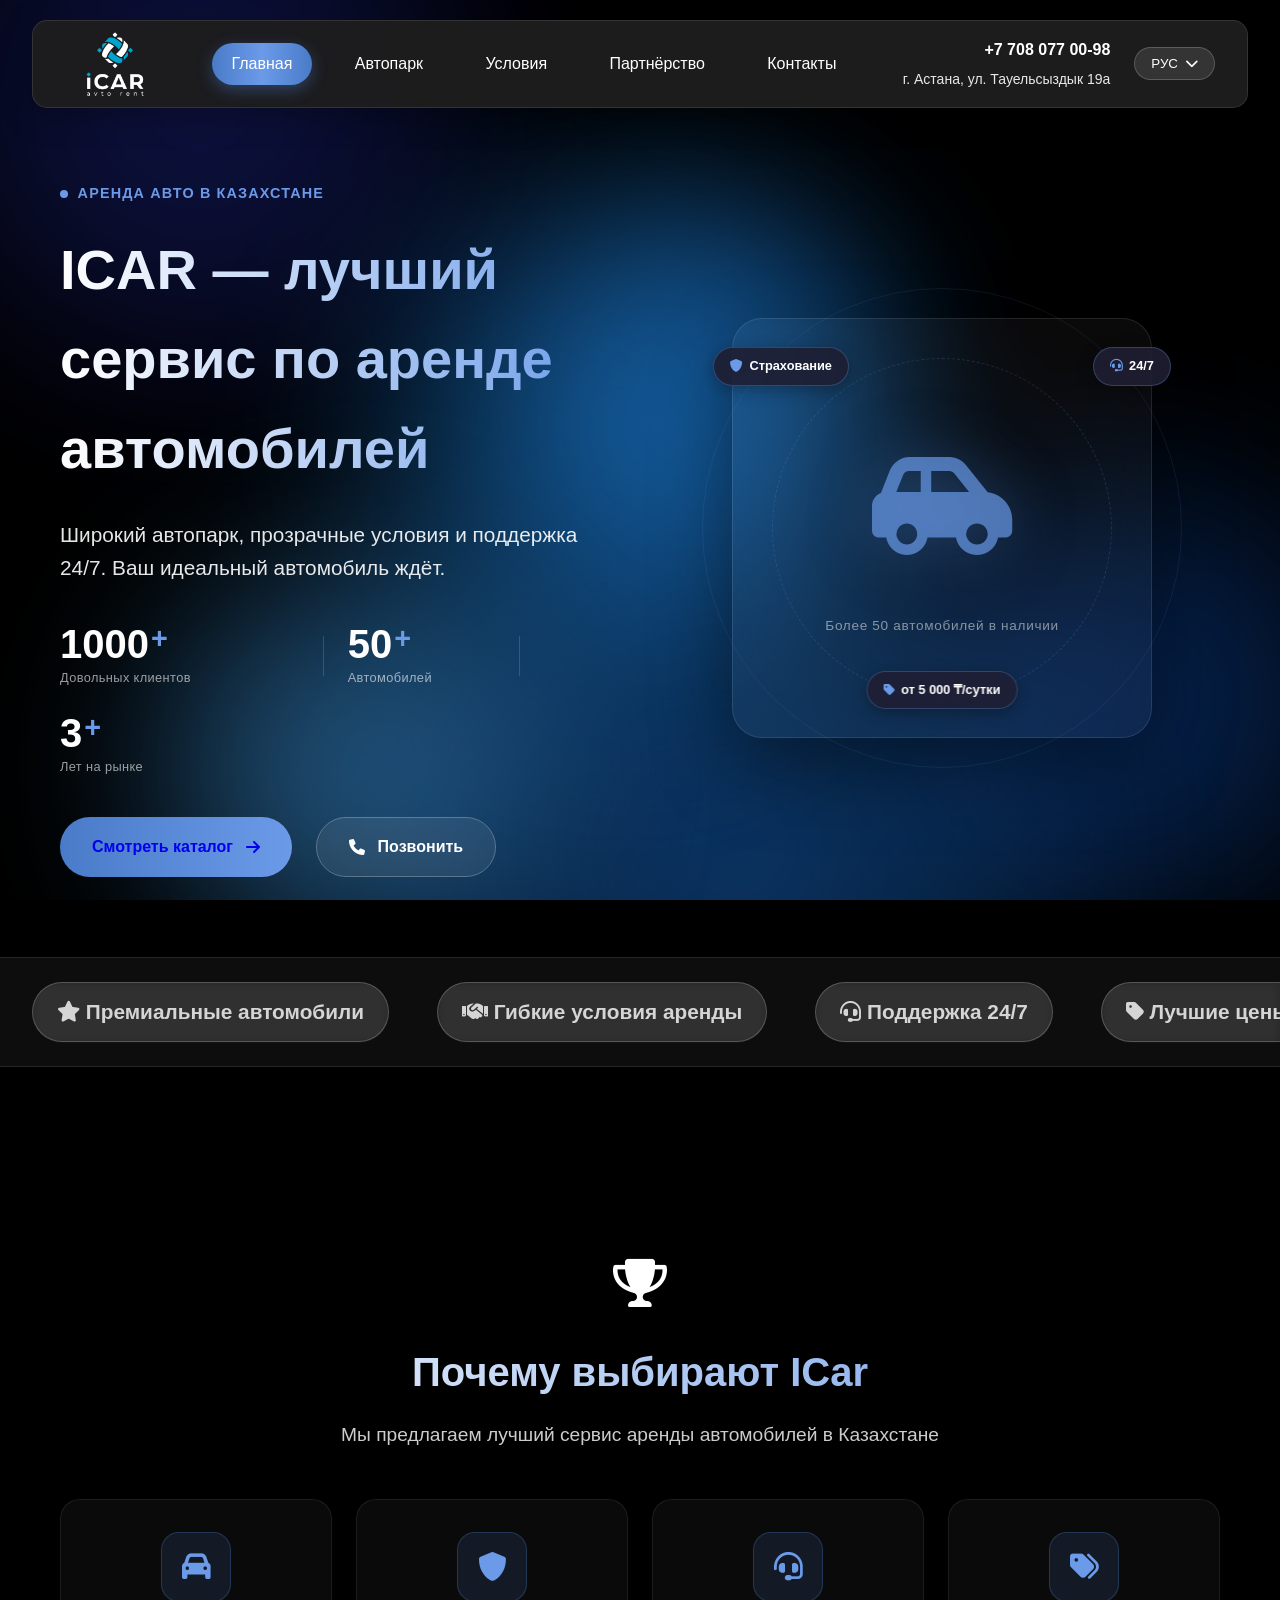
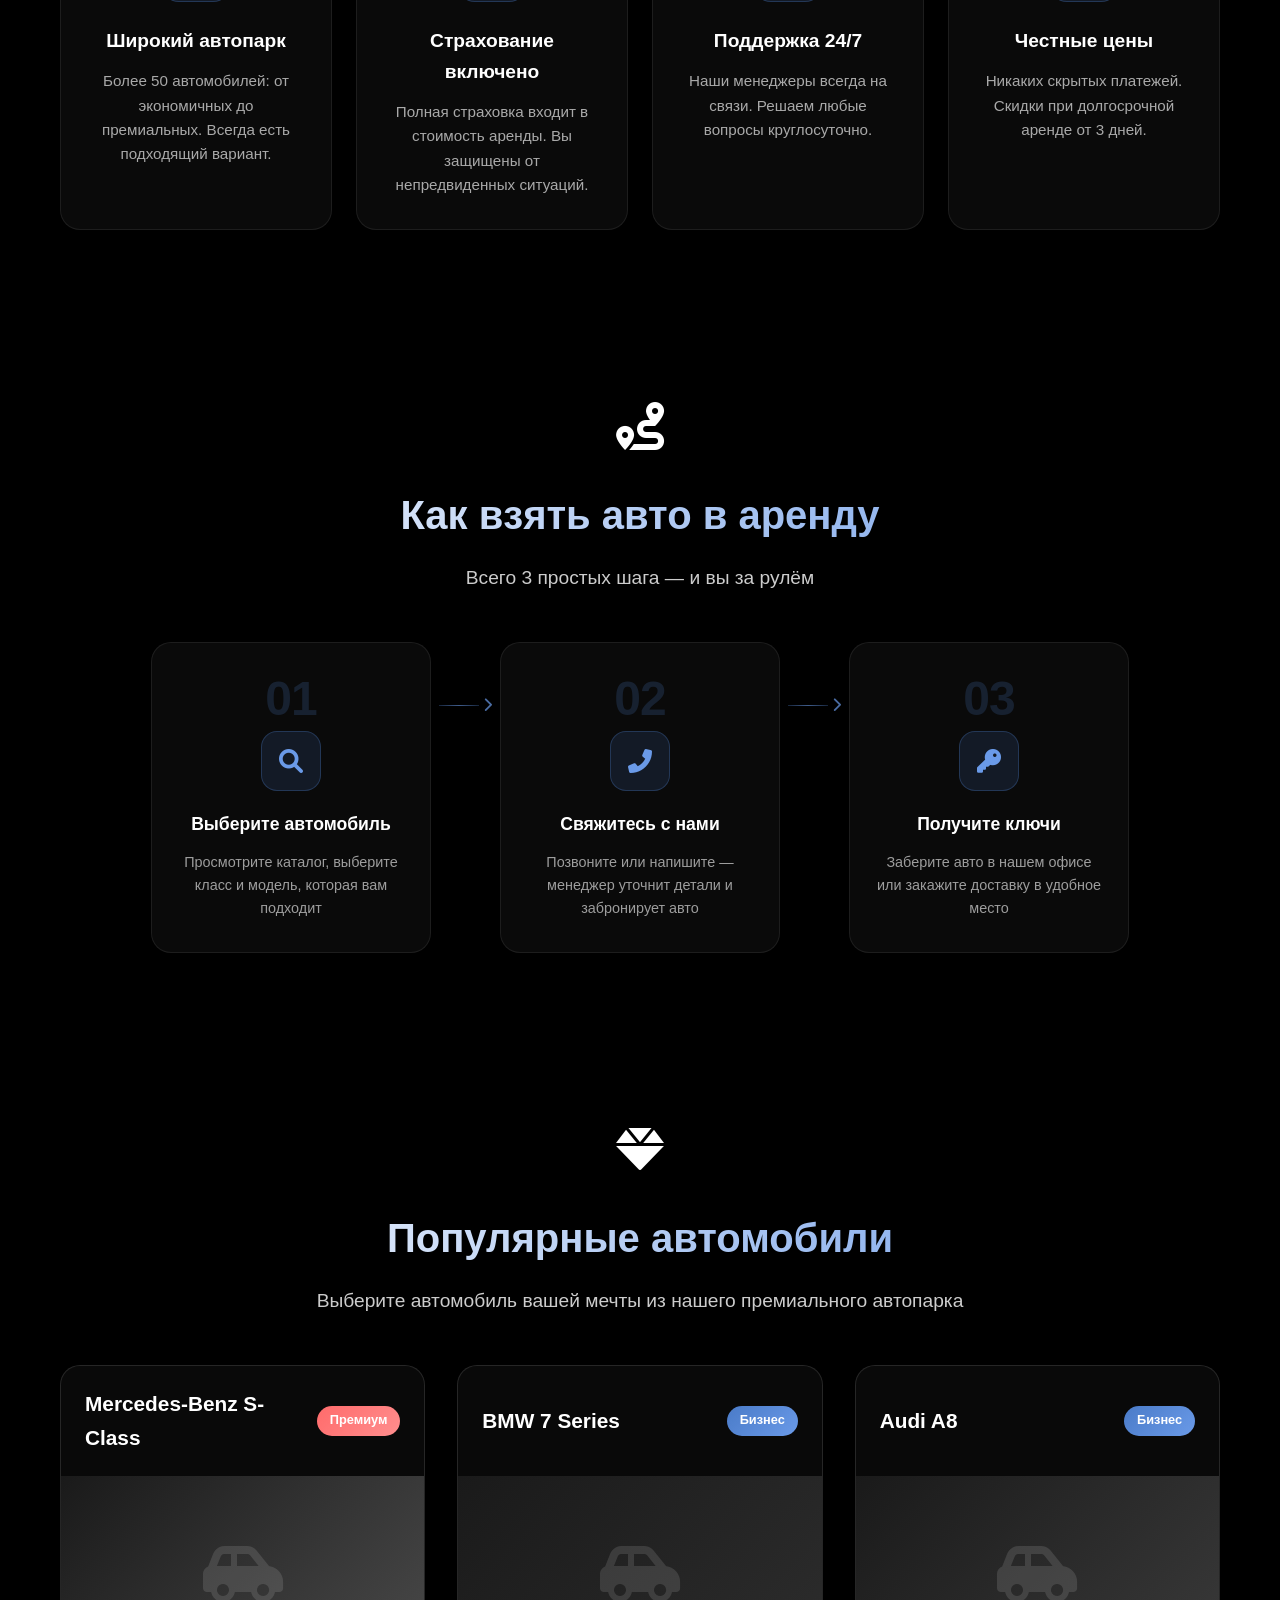
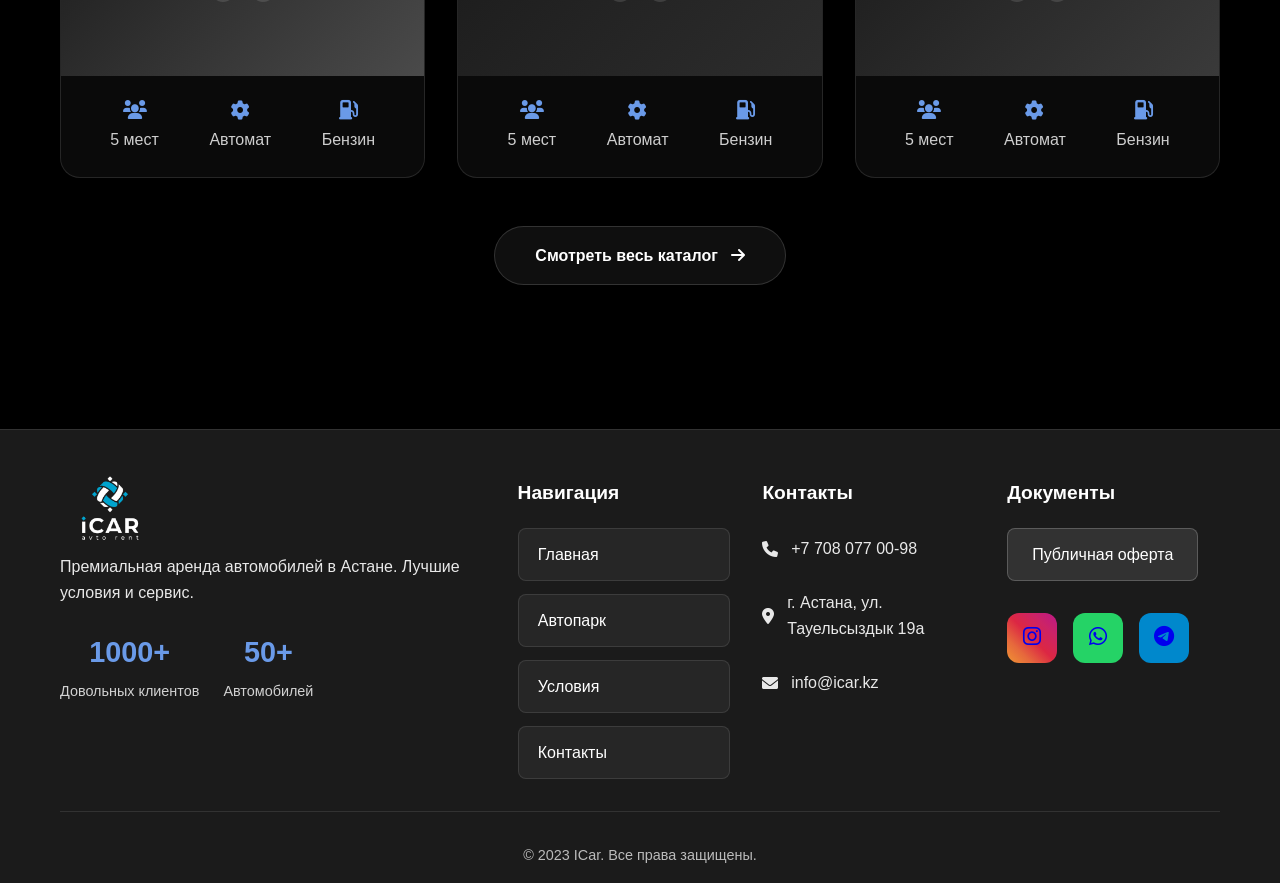
==== commit 3035c15d: "git commit -m" ====
--- a/index.html
+++ b/index.html
@@ -28,11 +28,17 @@
                     <img src="images/logo.png" alt="ICar - Аренда автомобилей" class="logo-img">
                 </div>
 
-                <nav class="nav">
+                <button class="hamburger" id="hamburger" aria-label="Меню">
+                    <span></span><span></span><span></span>
+                </button>
+
+                <nav class="nav" id="mainNav">
                     <a href="index.html" class="active">Главная</a>
                     <a href="catalog.html">Автопарк</a>
                     <a href="conditions.html">Условия</a>
+                    <a href="partnership.html">Партнёрство</a>
                     <a href="contacts.html">Контакты</a>
+                    <a href="tel:+77080770098" class="nav-mobile-phone"><i class="fas fa-phone"></i> +7 708 077 00-98</a>
                 </nav>
 
                 <div class="header-right">
@@ -67,77 +73,208 @@
     <section class="hero">
         <div class="container">
             <div class="hero-content">
-                <div class="hero-text">
-                    <h1 class="hero-title">ICAR - лучший сервис по аренде автомобилей</h1>
-                    <p class="hero-subtitle">Обслуживаем более 1000 клиентов по всему Казахстану</p>
+                <!-- Left: text block -->
+                <div class="hero-text hero-animate-left">
+                    <div class="hero-eyebrow">
+                        <span class="eyebrow-dot"></span>
+                        Аренда авто в Казахстане
+                    </div>
+                    <h1 class="hero-title">ICAR — лучший сервис по аренде автомобилей</h1>
+                    <p class="hero-subtitle">Широкий автопарк, прозрачные условия и поддержка 24/7. Ваш идеальный автомобиль ждёт.</p>
+
+                    <!-- Animated Stats -->
+                    <div class="hero-stats">
+                        <div class="hero-stat">
+                            <div class="hero-stat-num" data-target="1000">0</div>
+                            <div class="hero-stat-suffix">+</div>
+                            <div class="hero-stat-label">Довольных клиентов</div>
+                        </div>
+                        <div class="hero-stat-divider"></div>
+                        <div class="hero-stat">
+                            <div class="hero-stat-num" data-target="50">0</div>
+                            <div class="hero-stat-suffix">+</div>
+                            <div class="hero-stat-label">Автомобилей</div>
+                        </div>
+                        <div class="hero-stat-divider"></div>
+                        <div class="hero-stat">
+                            <div class="hero-stat-num" data-target="3">0</div>
+                            <div class="hero-stat-suffix">+</div>
+                            <div class="hero-stat-label">Лет на рынке</div>
+                        </div>
+                    </div>
 
                     <div class="hero-buttons">
                         <a href="catalog.html" class="hero-btn catalog-btn">
-                            <span>Посмотреть каталог</span>
+                            <span>Смотреть каталог</span>
                             <i class="fas fa-arrow-right"></i>
                         </a>
-                        <a href="conditions.html" class="hero-btn conditions-btn">
-                            <span>Посмотреть условия</span>
-                            <i class="fas fa-arrow-right"></i>
-                        </a>
-                    </div>
-                </div>
-
-                <div class="hero-images">
-                    <div class="hero-image-card">
-                        <div class="image-gradient gradient-1"></div>
-                        <div class="car-silhouette"></div>
-                    </div>
-                    <div class="hero-image-card">
-                        <div class="image-gradient gradient-2"></div>
-                        <div class="car-silhouette"></div>
-                    </div>
-                </div>
-            </div>
-
+                        <a href="tel:+77080770098" class="hero-btn hero-btn-outline">
+                            <i class="fas fa-phone"></i>
+                            <span>Позвонить</span>
+                        </a>
+                    </div>
+                </div>
+
+                <!-- Right: showcase card -->
+                <div class="hero-showcase hero-animate-right">
+                    <div class="showcase-card">
+                        <!-- Decorative circles -->
+                        <div class="showcase-ring ring-1"></div>
+                        <div class="showcase-ring ring-2"></div>
+                        <!-- Main icon -->
+                        <div class="showcase-car-icon">
+                            <i class="fas fa-car-side"></i>
+                        </div>
+                        <!-- Floating badges -->
+                        <div class="showcase-badge badge-top-left">
+                            <i class="fas fa-shield-alt"></i> Страхование
+                        </div>
+                        <div class="showcase-badge badge-top-right">
+                            <i class="fas fa-headset"></i> 24/7
+                        </div>
+                        <div class="showcase-badge badge-bottom">
+                            <i class="fas fa-tag"></i> от 5 000 ₸/сутки
+                        </div>
+                        <!-- Bottom label -->
+                        <div class="showcase-label">Более 50 автомобилей в наличии</div>
+                    </div>
+                </div>
+            </div>
+
+            <!-- Scrolling text strip -->
             <div class="scrolling-text-container">
                 <div class="scrolling-track">
                     <div class="scrolling-content">
-                        <div class="scrolling-item">Премиальные автомобили</div>
-                        <div class="scrolling-item">Гибкие условия аренды</div>
-                        <div class="scrolling-item">Круглосуточная поддержка</div>
-                        <div class="scrolling-item">Лучшие цены в Астане</div>
-                        <div class="scrolling-item">Более 50 моделей в автопарке</div>
-                        <div class="scrolling-item">Страхование включено</div>
-                        <div class="scrolling-item">Доставка автомобиля</div>
-                        <div class="scrolling-item">Техническая поддержка 24/7</div>
-                        <div class="scrolling-item">Премиальные автомобили</div>
-                        <div class="scrolling-item">Гибкие условия аренды</div>
-                        <div class="scrolling-item">Круглосуточная поддержка</div>
-                        <div class="scrolling-item">Лучшие цены в Астане</div>
-                        <div class="scrolling-item">Более 50 моделей в автопарке</div>
-                        <div class="scrolling-item">Страхование включено</div>
-                        <div class="scrolling-item">Доставка автомобиля</div>
-                        <div class="scrolling-item">Техническая поддержка 24/7</div>
+                        <div class="scrolling-item"><i class="fas fa-star"></i> Премиальные автомобили</div>
+                        <div class="scrolling-item"><i class="fas fa-handshake"></i> Гибкие условия аренды</div>
+                        <div class="scrolling-item"><i class="fas fa-headset"></i> Поддержка 24/7</div>
+                        <div class="scrolling-item"><i class="fas fa-tag"></i> Лучшие цены в Астане</div>
+                        <div class="scrolling-item"><i class="fas fa-car"></i> Более 50 моделей</div>
+                        <div class="scrolling-item"><i class="fas fa-shield-alt"></i> Страхование включено</div>
+                        <div class="scrolling-item"><i class="fas fa-truck"></i> Доставка автомобиля</div>
+                        <div class="scrolling-item"><i class="fas fa-tools"></i> Техническая поддержка</div>
+                        <div class="scrolling-item"><i class="fas fa-star"></i> Премиальные автомобили</div>
+                        <div class="scrolling-item"><i class="fas fa-handshake"></i> Гибкие условия аренды</div>
+                        <div class="scrolling-item"><i class="fas fa-headset"></i> Поддержка 24/7</div>
+                        <div class="scrolling-item"><i class="fas fa-tag"></i> Лучшие цены в Астане</div>
+                        <div class="scrolling-item"><i class="fas fa-car"></i> Более 50 моделей</div>
+                        <div class="scrolling-item"><i class="fas fa-shield-alt"></i> Страхование включено</div>
+                        <div class="scrolling-item"><i class="fas fa-truck"></i> Доставка автомобиля</div>
+                        <div class="scrolling-item"><i class="fas fa-tools"></i> Техническая поддержка</div>
                     </div>
                 </div>
             </div>
         </div>
     </section>
 
+    <!-- Advantages Section -->
+    <section class="advantages reveal-section">
+        <div class="container">
+            <div class="section-header reveal-item">
+                <div class="section-icon"><i class="fas fa-trophy"></i></div>
+                <h2>Почему выбирают ICar</h2>
+                <p>Мы предлагаем лучший сервис аренды автомобилей в Казахстане</p>
+            </div>
+
+            <div class="advantages-grid">
+                <div class="advantage-card reveal-item">
+                    <div class="advantage-icon-wrap">
+                        <i class="fas fa-car"></i>
+                    </div>
+                    <h3>Широкий автопарк</h3>
+                    <p>Более 50 автомобилей: от экономичных до премиальных. Всегда есть подходящий вариант.</p>
+                </div>
+                <div class="advantage-card reveal-item">
+                    <div class="advantage-icon-wrap">
+                        <i class="fas fa-shield-alt"></i>
+                    </div>
+                    <h3>Страхование включено</h3>
+                    <p>Полная страховка входит в стоимость аренды. Вы защищены от непредвиденных ситуаций.</p>
+                </div>
+                <div class="advantage-card reveal-item">
+                    <div class="advantage-icon-wrap">
+                        <i class="fas fa-headset"></i>
+                    </div>
+                    <h3>Поддержка 24/7</h3>
+                    <p>Наши менеджеры всегда на связи. Решаем любые вопросы круглосуточно.</p>
+                </div>
+                <div class="advantage-card reveal-item">
+                    <div class="advantage-icon-wrap">
+                        <i class="fas fa-tags"></i>
+                    </div>
+                    <h3>Честные цены</h3>
+                    <p>Никаких скрытых платежей. Скидки при долгосрочной аренде от 3 дней.</p>
+                </div>
+            </div>
+        </div>
+    </section>
+
+    <!-- How it works Section -->
+    <section class="how-it-works reveal-section">
+        <div class="container">
+            <div class="section-header reveal-item">
+                <div class="section-icon"><i class="fas fa-route"></i></div>
+                <h2>Как взять авто в аренду</h2>
+                <p>Всего 3 простых шага — и вы за рулём</p>
+            </div>
+
+            <div class="steps-container">
+                <div class="step reveal-item">
+                    <div class="step-num">01</div>
+                    <div class="step-icon-wrap">
+                        <i class="fas fa-search"></i>
+                    </div>
+                    <h3>Выберите автомобиль</h3>
+                    <p>Просмотрите каталог, выберите класс и модель, которая вам подходит</p>
+                </div>
+                <div class="step-connector reveal-item">
+                    <div class="connector-line"></div>
+                    <i class="fas fa-chevron-right connector-arrow"></i>
+                </div>
+                <div class="step reveal-item">
+                    <div class="step-num">02</div>
+                    <div class="step-icon-wrap">
+                        <i class="fas fa-phone-alt"></i>
+                    </div>
+                    <h3>Свяжитесь с нами</h3>
+                    <p>Позвоните или напишите — менеджер уточнит детали и забронирует авто</p>
+                </div>
+                <div class="step-connector reveal-item">
+                    <div class="connector-line"></div>
+                    <i class="fas fa-chevron-right connector-arrow"></i>
+                </div>
+                <div class="step reveal-item">
+                    <div class="step-num">03</div>
+                    <div class="step-icon-wrap">
+                        <i class="fas fa-key"></i>
+                    </div>
+                    <h3>Получите ключи</h3>
+                    <p>Заберите авто в нашем офисе или закажите доставку в удобное место</p>
+                </div>
+            </div>
+        </div>
+    </section>
+
     <!-- Premium Cars Section -->
-    <section class="premium-cars">
+    <section class="premium-cars reveal-section">
         <div class="container">
-            <div class="section-header">
-                <h2>Премиальные автомобили</h2>
+            <div class="section-header reveal-item">
+                <div class="section-icon"><i class="fas fa-gem"></i></div>
+                <h2>Популярные автомобили</h2>
                 <p>Выберите автомобиль вашей мечты из нашего премиального автопарка</p>
             </div>
 
             <div class="premium-cars-grid">
-                <div class="premium-car-card">
+                <div class="premium-car-card reveal-item">
                     <div class="car-header">
                         <h3>Mercedes-Benz S-Class</h3>
                         <div class="car-badge premium">Премиум</div>
                     </div>
                     <div class="car-image mercedes">
+                        <div class="car-image-icon"><i class="fas fa-car-side"></i></div>
                         <div class="car-overlay">
                             <div class="car-price">от 15 000 ₸/сутки</div>
-                            <button class="car-rent-btn">Арендовать</button>
+                            <a href="catalog.html" class="car-rent-btn">Арендовать</a>
                         </div>
                     </div>
                     <div class="car-features">
@@ -156,15 +293,16 @@
                     </div>
                 </div>
 
-                <div class="premium-car-card">
+                <div class="premium-car-card reveal-item">
                     <div class="car-header">
                         <h3>BMW 7 Series</h3>
                         <div class="car-badge business">Бизнес</div>
                     </div>
                     <div class="car-image bmw">
+                        <div class="car-image-icon"><i class="fas fa-car-side"></i></div>
                         <div class="car-overlay">
                             <div class="car-price">от 14 000 ₸/сутки</div>
-                            <button class="car-rent-btn">Арендовать</button>
+                            <a href="catalog.html" class="car-rent-btn">Арендовать</a>
                         </div>
                     </div>
                     <div class="car-features">
@@ -183,15 +321,16 @@
                     </div>
                 </div>
 
-                <div class="premium-car-card">
+                <div class="premium-car-card reveal-item">
                     <div class="car-header">
                         <h3>Audi A8</h3>
                         <div class="car-badge business">Бизнес</div>
                     </div>
                     <div class="car-image audi">
+                        <div class="car-image-icon"><i class="fas fa-car-side"></i></div>
                         <div class="car-overlay">
                             <div class="car-price">от 13 000 ₸/сутки</div>
-                            <button class="car-rent-btn">Арендовать</button>
+                            <a href="catalog.html" class="car-rent-btn">Арендовать</a>
                         </div>
                     </div>
                     <div class="car-features">
@@ -209,6 +348,13 @@
                         </div>
                     </div>
                 </div>
+            </div>
+
+            <div class="section-cta reveal-item">
+                <a href="catalog.html" class="section-cta-btn">
+                    Смотреть весь каталог
+                    <i class="fas fa-arrow-right"></i>
+                </a>
             </div>
         </div>
     </section>
@@ -283,5 +429,52 @@
     </footer>
 
     <script src="script.js"></script>
+    <script>
+        // ---- Scroll reveal ----
+        const revealObserver = new IntersectionObserver((entries) => {
+            entries.forEach((entry, i) => {
+                if (entry.isIntersecting) {
+                    // Stagger delay for reveal-item children
+                    if (entry.target.classList.contains('reveal-section')) {
+                        entry.target.querySelectorAll('.reveal-item').forEach((el, idx) => {
+                            setTimeout(() => el.classList.add('visible'), idx * 120);
+                        });
+                    }
+                    entry.target.classList.add('visible');
+                    revealObserver.unobserve(entry.target);
+                }
+            });
+        }, { threshold: 0.12 });
+
+        document.querySelectorAll('.reveal-section, .reveal-item').forEach(el => {
+            revealObserver.observe(el);
+        });
+
+        // ---- Count-up for hero stats ----
+        function countUp(el, target, duration) {
+            const start = performance.now();
+            function update(now) {
+                const progress = Math.min((now - start) / duration, 1);
+                const eased = 1 - Math.pow(1 - progress, 3);
+                el.textContent = Math.round(eased * target);
+                if (progress < 1) requestAnimationFrame(update);
+            }
+            requestAnimationFrame(update);
+        }
+
+        const statsObserver = new IntersectionObserver((entries) => {
+            entries.forEach(entry => {
+                if (entry.isIntersecting) {
+                    document.querySelectorAll('.hero-stat-num').forEach(el => {
+                        countUp(el, parseInt(el.dataset.target), 1800);
+                    });
+                    statsObserver.disconnect();
+                }
+            });
+        }, { threshold: 0.5 });
+
+        const statsEl = document.querySelector('.hero-stats');
+        if (statsEl) statsObserver.observe(statsEl);
+    </script>
 </body>
-</html>+</html>
--- a/style.css
+++ b/style.css
@@ -44,6 +44,7 @@
     background: radial-gradient(circle, #1a237e, transparent);
     top: -200px;
     left: -100px;
+    animation-duration: 18s;
     animation-delay: 0s;
 }
 
@@ -53,7 +54,8 @@
     background: radial-gradient(circle, #0d47a1, transparent);
     top: 50%;
     right: -100px;
-    animation-delay: -5s;
+    animation-duration: 22s;
+    animation-delay: -4s;
 }
 
 .spot-3 {
@@ -62,7 +64,8 @@
     background: radial-gradient(circle, #1565c0, transparent);
     bottom: -300px;
     left: 30%;
-    animation-delay: -10s;
+    animation-duration: 26s;
+    animation-delay: -9s;
 }
 
 .spot-4 {
@@ -71,7 +74,8 @@
     background: radial-gradient(circle, #1976d2, transparent);
     top: 20%;
     left: 40%;
-    animation-delay: -15s;
+    animation-duration: 19s;
+    animation-delay: -14s;
 }
 
 .spot-5 {
@@ -80,7 +84,8 @@
     background: radial-gradient(circle, #1e88e5, transparent);
     bottom: 20%;
     right: 30%;
-    animation-delay: -7s;
+    animation-duration: 24s;
+    animation-delay: -6s;
 }
 
 .spot-6 {
@@ -89,13 +94,17 @@
     background: radial-gradient(circle, #42a5f5, transparent);
     top: 60%;
     left: 10%;
-    animation-delay: -12s;
+    animation-duration: 21s;
+    animation-delay: -11s;
 }
 
 @keyframes float {
-    0%, 100% {
+    0% {
         transform: translate(0, 0) scale(1);
-        opacity: 0.6;
+        opacity: 0;
+    }
+    10% {
+        opacity: 0.65;
     }
     25% {
         transform: translate(50px, 50px) scale(1.1);
@@ -103,11 +112,18 @@
     }
     50% {
         transform: translate(-30px, 80px) scale(0.9);
-        opacity: 0.5;
+        opacity: 0.55;
     }
     75% {
         transform: translate(70px, -40px) scale(1.05);
         opacity: 0.65;
+    }
+    90% {
+        opacity: 0.6;
+    }
+    100% {
+        transform: translate(0, 0) scale(1);
+        opacity: 0;
     }
 }
 
@@ -342,6 +358,7 @@
     margin-bottom: 1.5rem;
     background: linear-gradient(90deg, #fff, #6a9ae8, #fff);
     -webkit-background-clip: text;
+    background-clip: text;
     -webkit-text-fill-color: transparent;
     background-size: 200% auto;
     animation: shimmer 3s infinite linear;
@@ -540,6 +557,7 @@
     margin-bottom: 1rem;
     background: linear-gradient(90deg, #fff, #6a9ae8);
     -webkit-background-clip: text;
+    background-clip: text;
     -webkit-text-fill-color: transparent;
 }
 
@@ -552,6 +570,7 @@
     display: grid;
     grid-template-columns: repeat(auto-fit, minmax(350px, 1fr));
     gap: 2rem;
+    align-items: stretch;
 }
 
 .premium-car-card {
@@ -562,6 +581,12 @@
     transition: all 0.3s ease;
     border: 1px solid rgba(255, 255, 255, 0.1);
     backdrop-filter: blur(10px);
+    display: flex;
+    flex-direction: column;
+}
+
+.premium-car-card .car-header {
+    flex-shrink: 0;
 }
 
 .premium-car-card:hover {
@@ -571,16 +596,22 @@
 }
 
 .car-header {
-    padding: 1.5rem;
+    padding: 1.2rem 1.5rem;
     display: flex;
     justify-content: space-between;
     align-items: center;
+    gap: 0.6rem;
     background: rgba(0, 0, 0, 0.3);
+    flex-wrap: nowrap;
+    min-height: 110px;
 }
 
 .car-header h3 {
     font-size: 1.3rem;
     color: white;
+    flex: 1;
+    min-width: 0;
+    word-break: break-word;
 }
 
 .car-badge {
@@ -588,6 +619,8 @@
     border-radius: 15px;
     font-size: 0.8rem;
     font-weight: bold;
+    white-space: nowrap;
+    flex-shrink: 0;
 }
 
 .car-badge.premium {
@@ -890,29 +923,6 @@
 }
 
 @media (max-width: 768px) {
-    .header-container {
-        width: 90%;
-        padding: 0.8rem 1rem;
-    }
-
-    .header-content {
-        flex-direction: column;
-        gap: 1rem;
-    }
-
-    .nav {
-        order: 2;
-        width: 100%;
-        justify-content: center;
-        flex-wrap: wrap;
-    }
-
-    .header-right {
-        order: 3;
-        width: 100%;
-        justify-content: center;
-    }
-
     .hero-title {
         font-size: 2.5rem;
     }
@@ -923,15 +933,6 @@
 
     .premium-cars-grid {
         grid-template-columns: 1fr;
-    }
-
-    .footer-content {
-        grid-template-columns: 1fr;
-    }
-
-    .scrolling-item {
-        font-size: 1rem;
-        padding: 0.6rem 1.2rem;
     }
 
     .footer-nav-btn {
@@ -947,8 +948,9 @@
 }
 /* Стили для каталога */
 .catalog-hero {
-    padding: 180px 0 80px;
+    padding: 180px 0 110px;
     position: relative;
+    z-index: 10;
 }
 
 .catalog-hero h1 {
@@ -957,6 +959,7 @@
     margin-bottom: 2rem;
     background: linear-gradient(90deg, #fff, #6a9ae8, #fff);
     -webkit-background-clip: text;
+    background-clip: text;
     -webkit-text-fill-color: transparent;
     background-size: 200% auto;
     animation: shimmer 3s infinite linear;
@@ -1007,8 +1010,8 @@
 }
 
 .dropdown-toggle {
-    background: rgba(255, 255, 255, 0.1);
-    border: 1px solid rgba(255, 255, 255, 0.2);
+    background: rgba(255, 255, 255, 0.07);
+    border: 1px solid rgba(255, 255, 255, 0.15);
     color: white;
     padding: 0.8rem 1.2rem;
     border-radius: 12px;
@@ -1018,56 +1021,98 @@
     gap: 0.5rem;
     min-width: 200px;
     justify-content: space-between;
-    transition: all 0.3s;
+    transition: background 0.25s ease, border-color 0.25s ease, box-shadow 0.3s ease;
 }
 
 .dropdown-toggle:hover {
-    background: rgba(255, 255, 255, 0.15);
+    background: rgba(106, 154, 232, 0.15);
+    border-color: rgba(106, 154, 232, 0.4);
+    box-shadow: 0 4px 16px rgba(106, 154, 232, 0.15);
+}
+
+.dropdown-toggle .fa-chevron-down {
+    transition: transform 0.35s cubic-bezier(0.34,1.56,0.64,1);
+}
+
+.dropdown-toggle.active .fa-chevron-down {
+    transform: rotate(180deg);
 }
 
 .dropdown-menu {
     position: absolute;
-    top: 100%;
+    top: calc(100% + 6px);
     left: 0;
     width: 100%;
-    background: rgba(40, 40, 40, 0.95);
-    backdrop-filter: blur(15px);
-    border-radius: 12px;
-    box-shadow: 0 8px 32px rgba(0, 0, 0, 0.3);
+    background: rgba(12, 16, 35, 0.96);
+    backdrop-filter: blur(20px);
+    -webkit-backdrop-filter: blur(20px);
+    border-radius: 14px;
+    box-shadow: 0 12px 40px rgba(0, 0, 0, 0.5),
+                inset 0 1px 0 rgba(255,255,255,0.06);
     opacity: 0;
     visibility: hidden;
-    transform: translateY(-10px);
-    transition: all 0.3s;
-    z-index: 1000;
-    border: 1px solid rgba(255, 255, 255, 0.1);
+    transform: translateY(-8px) scale(0.97);
+    transform-origin: top center;
+    transition: opacity 0.25s cubic-bezier(0.4,0,0.2,1),
+                transform 0.3s cubic-bezier(0.34,1.2,0.64,1),
+                visibility 0s linear 0.3s;
+    z-index: 2000;
+    border: 1px solid rgba(106, 154, 232, 0.2);
+    overflow: hidden;
+    padding: 4px 0;
 }
 
 .dropdown-menu.show {
     opacity: 1;
     visibility: visible;
-    transform: translateY(0);
+    transform: translateY(0) scale(1);
+    transition: opacity 0.25s cubic-bezier(0.4,0,0.2,1),
+                transform 0.3s cubic-bezier(0.34,1.2,0.64,1),
+                visibility 0s linear 0s;
+}
+
+.dropdown-menu.show .dropdown-item {
+    animation: dropdown-item-in 0.3s cubic-bezier(0.4,0,0.2,1) both;
+}
+.dropdown-menu.show .dropdown-item:nth-child(1) { animation-delay: 0.04s; }
+.dropdown-menu.show .dropdown-item:nth-child(2) { animation-delay: 0.09s; }
+.dropdown-menu.show .dropdown-item:nth-child(3) { animation-delay: 0.14s; }
+.dropdown-menu.show .dropdown-item:nth-child(4) { animation-delay: 0.19s; }
+.dropdown-menu.show .dropdown-item:nth-child(5) { animation-delay: 0.24s; }
+
+@keyframes dropdown-item-in {
+    from { opacity: 0; transform: translateY(-6px); }
+    to   { opacity: 1; transform: translateY(0); }
 }
 
 .dropdown-item {
     display: block;
     width: 100%;
-    padding: 0.8rem 1.2rem;
+    padding: 0.75rem 1.2rem;
     border: none;
     background: none;
-    color: white;
+    color: rgba(255,255,255,0.85);
     cursor: pointer;
     text-align: left;
-    border-bottom: 1px solid rgba(255, 255, 255, 0.1);
-    transition: all 0.3s;
+    border-bottom: 1px solid rgba(255, 255, 255, 0.06);
+    transition: background 0.2s ease, color 0.2s ease, padding-left 0.2s ease;
+    position: relative;
 }
 
 .dropdown-item:last-child {
     border-bottom: none;
 }
 
-.dropdown-item:hover,
+.dropdown-item:hover {
+    background: rgba(106, 154, 232, 0.15);
+    color: #6a9ae8;
+    padding-left: 1.5rem;
+}
+
 .dropdown-item.active {
-    background: rgba(74, 123, 200, 0.3);
+    background: rgba(106, 154, 232, 0.12);
+    color: #6a9ae8;
+    font-weight: 600;
 }
 
 .reset-btn {
@@ -1109,6 +1154,8 @@
     transition: all 0.3s ease;
     border: 1px solid rgba(255, 255, 255, 0.1);
     backdrop-filter: blur(10px);
+    display: flex;
+    flex-direction: column;
 }
 
 .car-card-detailed:hover {
@@ -1134,7 +1181,7 @@
     transform: scale(1.05);
 }
 
-.car-badge {
+.car-card-detailed .car-badge {
     position: absolute;
     top: 1rem;
     left: 1rem;
@@ -1161,6 +1208,9 @@
 
 .car-info {
     padding: 1.5rem;
+    display: flex;
+    flex-direction: column;
+    flex: 1;
 }
 
 .car-info h3 {
@@ -1175,30 +1225,40 @@
     line-height: 1.5;
 }
 
-.car-specs {
+.car-details-grid {
     display: grid;
     grid-template-columns: repeat(2, 1fr);
     gap: 0.8rem;
     margin-bottom: 1.5rem;
 }
 
-.spec {
+.detail-item {
     display: flex;
     align-items: center;
     gap: 0.5rem;
     color: rgba(255, 255, 255, 0.8);
 }
 
-.spec i {
+.detail-item i {
     color: #6a9ae8;
     width: 16px;
 }
 
-.car-price-section {
-    display: flex;
-    justify-content: space-between;
-    align-items: center;
-    margin-bottom: 1.5rem;
+.detail-label {
+    color: rgba(255, 255, 255, 0.6);
+    min-width: 50px;
+}
+
+.detail-value {
+    color: rgba(255, 255, 255, 0.9);
+    font-weight: 500;
+}
+
+.price-with-deposit {
+    display: flex;
+    flex-direction: column;
+    align-items: flex-start;
+    margin-bottom: 1rem;
 }
 
 .price-main {
@@ -1207,9 +1267,35 @@
     color: #6a9ae8;
 }
 
-.price-discount {
+.deposit-small {
+    font-size: 0.85rem;
+    color: #6a9ae8;
+    margin-top: 0.2rem;
+}
+
+.price-details {
+    margin-top: 0.5rem;
+}
+
+.price-period {
+    display: flex;
+    justify-content: space-between;
+    align-items: center;
+    margin-bottom: 0.3rem;
     font-size: 0.9rem;
+}
+
+.period-label {
     color: rgba(255, 255, 255, 0.7);
+}
+
+.period-price {
+    color: rgba(255, 255, 255, 0.9);
+    font-weight: 500;
+}
+
+.period-price.discount {
+    color: #6a9ae8;
 }
 
 .rent-btn {
@@ -1223,6 +1309,7 @@
     cursor: pointer;
     transition: all 0.3s;
     font-size: 1rem;
+    margin-top: auto;
 }
 
 .rent-btn:hover {
@@ -1247,11 +1334,13 @@
     background: rgba(30, 30, 30, 0.95);
     margin: 2% auto;
     padding: 0;
-    border-radius: 20px;
-    width: 90%;
-    max-width: 1000px;
-    max-height: 90vh;
-    overflow-y: auto;
+    border-radius: 16px;
+    width: 86%;
+    max-width: 860px;
+    max-height: 84vh;
+    overflow: hidden;
+    display: flex;
+    flex-direction: column;
     border: 1px solid rgba(255, 255, 255, 0.1);
     box-shadow: 0 20px 60px rgba(0, 0, 0, 0.5);
 }
@@ -1277,6 +1366,9 @@
     display: grid;
     grid-template-columns: 1fr 1fr;
     gap: 0;
+    flex: 1;
+    min-height: 0;
+    overflow: hidden;
 }
 
 .modal-gallery {
@@ -1285,7 +1377,7 @@
 }
 
 .main-image {
-    height: 400px;
+    height: 300px;
     overflow: hidden;
 }
 
@@ -1297,7 +1389,7 @@
 .modal-car-image img {
     width: 100%;
     height: 100%;
-    object-fit: cover;
+    object-fit: contain;
 }
 
 .image-thumbnails {
@@ -1338,55 +1430,81 @@
 }
 
 .modal-info {
-    padding: 2rem;
+    padding: 1.4rem 1.6rem;
+    overflow-y: auto;
+    overflow-x: hidden;
 }
 
 .modal-info h2 {
-    font-size: 2rem;
+    font-size: 1.55rem;
+    margin-bottom: 0.5rem;
+    color: white;
+}
+
+.modal-info > p {
+    color: rgba(255, 255, 255, 0.8);
+    margin-bottom: 0.9rem;
+    line-height: 1.5;
+    font-size: 0.9rem;
+}
+
+.modal-specs {
     margin-bottom: 1rem;
-    color: white;
-}
-
-.modal-info p {
-    color: rgba(255, 255, 255, 0.8);
-    margin-bottom: 1.5rem;
-    line-height: 1.6;
-}
-
-.modal-specs {
-    margin-bottom: 2rem;
 }
 
 .spec-grid {
     display: grid;
     grid-template-columns: repeat(3, 1fr);
-    gap: 1rem;
+    gap: 0.5rem;
 }
 
 .spec-item {
+    display: flex;
+    align-items: center;
+    gap: 0.4rem;
+    color: rgba(255, 255, 255, 0.8);
+    font-size: 0.85rem;
+}
+
+.spec-item i {
+    color: #6a9ae8;
+    font-size: 0.85rem;
+}
+
+.modal-price-section {
+    margin-bottom: 1rem;
+}
+
+.additional-hours {
     display: flex;
     align-items: center;
     gap: 0.5rem;
-    color: rgba(255, 255, 255, 0.8);
-}
-
-.spec-item i {
+    margin-bottom: 0.9rem;
+    padding: 0.55rem 0.8rem;
+    background: rgba(255, 255, 255, 0.05);
+    border-radius: 8px;
+    border: 1px solid rgba(255, 255, 255, 0.1);
+}
+
+.additional-hours i {
     color: #6a9ae8;
-}
-
-.modal-price-section {
-    margin-bottom: 2rem;
-}
-
-.price-main {
-    font-size: 2rem;
+    font-size: 1.1rem;
+}
+
+.additional-hours-label {
+    color: rgba(255, 255, 255, 0.7);
+    flex-grow: 1;
+    font-size: 0.9rem;
+}
+
+.additional-hours-value {
+    color: #6a9ae8;
     font-weight: bold;
-    color: #6a9ae8;
-    margin-bottom: 1rem;
+    font-size: 1rem;
 }
 
 .discounts-block {
-    margin-bottom: 1rem;
+    margin-bottom: 0.7rem;
 }
 
 .discounts-toggle {
@@ -1418,65 +1536,91 @@
 
 .discounts-grid {
     display: grid;
-    grid-template-columns: repeat(2, 1fr);
-    gap: 1rem;
-}
-
-.discount-item {
+    grid-template-columns: 1fr;
+    gap: 0;
+}
+
+.periods-table {
+    width: 100%;
     background: rgba(255, 255, 255, 0.05);
-    padding: 1rem;
     border-radius: 8px;
+    overflow: hidden;
     border: 1px solid rgba(255, 255, 255, 0.1);
+}
+
+.periods-header {
+    display: flex;
+    background: rgba(0, 0, 0, 0.3);
+    padding: 0.8rem 1rem;
+    border-bottom: 1px solid rgba(255, 255, 255, 0.1);
+}
+
+.period-header, .price-header {
+    flex: 1;
+    font-weight: bold;
+    color: white;
+    text-align: center;
+}
+
+.period-header {
+    text-align: left;
+}
+
+.period-row {
+    display: flex;
+    padding: 0.8rem 1rem;
     cursor: pointer;
     transition: all 0.3s;
-}
-
-.discount-item:hover,
-.discount-item.active {
-    border-color: #6a9ae8;
+    border-bottom: 1px solid rgba(255, 255, 255, 0.05);
+}
+
+.period-row:last-child {
+    border-bottom: none;
+}
+
+.period-row:hover, .period-row.active {
     background: rgba(74, 123, 200, 0.1);
-}
-
-.discount-period {
-    font-weight: bold;
-    color: white;
-    margin-bottom: 0.5rem;
-}
-
-.discount-price {
+    border-left: 3px solid #6a9ae8;
+}
+
+.period-cell, .price-cell {
+    flex: 1;
+    padding: 0.3rem 0;
+}
+
+.period-cell {
+    color: rgba(255, 255, 255, 0.9);
+}
+
+.price-cell {
     color: #6a9ae8;
     font-weight: bold;
-    margin-bottom: 0.3rem;
-}
-
-.discount-savings {
-    font-size: 0.8rem;
-    color: rgba(255, 255, 255, 0.7);
-}
-
-.price-discount {
-    color: rgba(255, 255, 255, 0.7);
-    font-size: 0.9rem;
+    text-align: center;
 }
 
 .modal-features {
-    margin-bottom: 2rem;
+    margin-bottom: 1rem;
 }
 
 .modal-features h3 {
     color: white;
-    margin-bottom: 1rem;
+    margin-bottom: 0.6rem;
+    font-size: 0.95rem;
 }
 
 .modal-features ul {
     list-style: none;
     padding: 0;
+    display: grid;
+    grid-template-columns: 1fr 1fr;
+    gap: 0 0.5rem;
 }
 
 .modal-features li {
-    color: rgba(255, 255, 255, 0.8);
-    padding: 0.3rem 0;
-    border-bottom: 1px solid rgba(255, 255, 255, 0.1);
+    color: rgba(255, 255, 255, 0.75);
+    padding: 0.2rem 0;
+    border-bottom: 1px solid rgba(255, 255, 255, 0.07);
+    font-size: 0.83rem;
 }
 
 .modal-features li:last-child {
@@ -1544,11 +1688,14 @@
     }
 
     .modal-gallery {
-        height: 300px;
+        height: auto;
+        display: flex;
+        flex-direction: column;
     }
 
     .main-image {
-        height: 250px;
+        height: 195px;
+        flex-shrink: 0;
     }
 
     .spec-grid {
@@ -1574,9 +1721,17 @@
     .discounts-grid {
         grid-template-columns: 1fr;
     }
-}
-/* Добавляем эти стили в конец файла style.css */
-
+
+    .periods-header {
+        flex-direction: column;
+        gap: 0.5rem;
+    }
+
+    .period-row {
+        flex-direction: column;
+        gap: 0.5rem;
+    }
+}
 /* Hero Sections для разных страниц */
 .conditions-hero, .contacts-hero, .documents-hero {
     padding: 180px 0 80px;
@@ -1589,6 +1744,7 @@
     margin-bottom: 1rem;
     background: linear-gradient(90deg, #fff, #6a9ae8, #fff);
     -webkit-background-clip: text;
+    background-clip: text;
     -webkit-text-fill-color: transparent;
     background-size: 200% auto;
     animation: shimmer 3s infinite linear;
@@ -1682,10 +1838,17 @@
 
 .faq-item {
     margin-bottom: 1rem;
-    border-radius: 12px;
+    border-radius: 14px;
     overflow: hidden;
     background: rgba(255, 255, 255, 0.05);
     border: 1px solid rgba(255, 255, 255, 0.1);
+    transition: border-color 0.35s ease, box-shadow 0.35s ease, background 0.35s ease;
+}
+
+.faq-item.active {
+    border-color: rgba(106, 154, 232, 0.4);
+    background: rgba(106, 154, 232, 0.05);
+    box-shadow: 0 6px 24px rgba(0, 0, 0, 0.25);
 }
 
 .faq-question {
@@ -1696,36 +1859,84 @@
     align-items: center;
     color: white;
     font-weight: 500;
-    transition: all 0.3s;
+    transition: background 0.25s ease, color 0.25s ease;
+    position: relative;
+}
+
+.faq-question::before {
+    content: '';
+    position: absolute;
+    left: 0;
+    top: 0;
+    bottom: 0;
+    width: 3px;
+    background: linear-gradient(180deg, #6a9ae8, #4a7bc8);
+    border-radius: 0 3px 3px 0;
+    transform: scaleY(0);
+    transition: transform 0.35s cubic-bezier(0.4,0,0.2,1);
+    transform-origin: top;
+}
+
+.faq-item.active .faq-question::before {
+    transform: scaleY(1);
 }
 
 .faq-question:hover {
-    background: rgba(255, 255, 255, 0.1);
+    background: rgba(255, 255, 255, 0.07);
+}
+
+.faq-item.active .faq-question {
+    color: #6a9ae8;
 }
 
 .faq-question i {
-    transition: transform 0.3s;
+    flex-shrink: 0;
+    width: 28px;
+    height: 28px;
+    display: flex;
+    align-items: center;
+    justify-content: center;
+    background: rgba(255,255,255,0.08);
+    border-radius: 50%;
+    transition: transform 0.4s cubic-bezier(0.34,1.56,0.64,1),
+                background 0.3s ease,
+                color 0.3s ease;
 }
 
 .faq-item.active .faq-question i {
     transform: rotate(180deg);
+    background: rgba(106, 154, 232, 0.2);
+    color: #6a9ae8;
 }
 
 .faq-answer {
+    display: grid;
+    grid-template-rows: 0fr;
     padding: 0 1.5rem;
-    max-height: 0;
+    padding-bottom: 0;
+    transition: grid-template-rows 0.45s cubic-bezier(0.4,0,0.2,1),
+                padding-bottom 0.45s cubic-bezier(0.4,0,0.2,1);
+}
+
+.faq-item.active .faq-answer {
+    grid-template-rows: 1fr;
+    padding-bottom: 1.5rem;
+}
+
+.faq-answer p {
     overflow: hidden;
-    transition: all 0.3s;
-}
-
-.faq-item.active .faq-answer {
-    padding: 0 1.5rem 1.5rem;
-    max-height: 500px;
-}
-
-.faq-answer p {
+    min-height: 0;
     color: rgba(255, 255, 255, 0.8);
     line-height: 1.6;
+    opacity: 0;
+    transform: translateY(14px);
+    transition: opacity 0.38s cubic-bezier(0.4,0,0.2,1) 0.08s,
+                transform 0.38s cubic-bezier(0.4,0,0.2,1) 0.08s;
+}
+
+.faq-item.active .faq-answer p {
+    opacity: 1;
+    transform: translateY(0);
 }
 
 /* Стили для контактов */
@@ -2132,3 +2343,1774 @@
         font-size: 2rem;
     }
 }
+/* Стили для контейнера цен и долгосрочной аренды */
+.pricing-container {
+    display: flex;
+    gap: 12px;
+    margin-top: 10px;
+}
+
+.periods-table-container {
+    flex: 1;
+    min-width: 0;
+}
+
+.long-term-container {
+    flex: 1;
+    min-width: 0;
+}
+
+.long-term-card {
+    background: rgba(74, 123, 200, 0.1);
+    border: 1px solid rgba(74, 123, 200, 0.3);
+    border-radius: 12px;
+    padding: 14px;
+    height: 100%;
+    display: flex;
+    flex-direction: column;
+    backdrop-filter: blur(10px);
+}
+
+.long-term-icon {
+    font-size: 2rem;
+    color: #6a9ae8;
+    margin-bottom: 15px;
+    text-align: center;
+}
+
+.long-term-card h3 {
+    color: white;
+    font-size: 1.3rem;
+    margin-bottom: 12px;
+    text-align: center;
+}
+
+.long-term-description {
+    color: rgba(255, 255, 255, 0.9);
+    font-size: 0.95rem;
+    line-height: 1.5;
+    margin-bottom: 20px;
+    flex-grow: 1;
+}
+
+.long-term-card .modal-contact-btn {
+    width: 100%;
+    background: linear-gradient(135deg, #4a7bc8, #6a9ae8);
+    color: white;
+    border: none;
+    padding: 12px 20px;
+    border-radius: 8px;
+    font-weight: 600;
+    cursor: pointer;
+    transition: all 0.3s;
+    display: flex;
+    align-items: center;
+    justify-content: center;
+    gap: 8px;
+    font-size: 0.95rem;
+}
+
+.long-term-card .modal-contact-btn:hover {
+    transform: translateY(-2px);
+    box-shadow: 0 5px 15px rgba(74, 123, 200, 0.4);
+}
+
+/* Мобильная адаптация */
+@media (max-width: 768px) {
+    .pricing-container {
+        flex-direction: column;
+        gap: 15px;
+    }
+
+    .periods-table-container,
+    .long-term-container {
+        width: 100%;
+    }
+
+    .long-term-card {
+        padding: 15px;
+    }
+
+    .long-term-card h3 {
+        font-size: 1.2rem;
+    }
+
+    .long-term-description {
+        font-size: 0.9rem;
+    }
+}
+
+/* Стили для модальных действий (теперь только одна кнопка) */
+.modal-actions {
+    display: flex;
+    gap: 0.8rem;
+    margin-top: 0.9rem;
+}
+
+.modal-rent-btn {
+    width: 100%;
+    background: linear-gradient(135deg, #4a7bc8, #6a9ae8);
+    color: white;
+    border: none;
+    padding: 1rem;
+    border-radius: 12px;
+    font-weight: bold;
+    cursor: pointer;
+    transition: all 0.3s;
+    font-size: 1rem;
+}
+
+.modal-rent-btn:hover {
+    transform: translateY(-2px);
+    box-shadow: 0 5px 15px rgba(74, 123, 200, 0.4);
+}
+
+/* =============================================
+   НЕДОСТАЮЩИЕ КЛАССЫ МАКЕТА КАТАЛОГА
+   ============================================= */
+
+.compact-filters {
+    padding: 1.2rem 1.5rem;
+    margin-bottom: 2rem;
+}
+
+.filters-top-row {
+    margin-bottom: 1rem;
+}
+
+.search-box.compact {
+    margin-bottom: 0;
+    width: 100%;
+}
+
+.search-box.left-aligned {
+    margin-left: 0;
+    margin-right: auto;
+}
+
+.filter-buttons.full-width {
+    width: 100%;
+    flex-wrap: wrap;
+}
+
+.filter-results.compact {
+    margin-top: 0.8rem;
+    text-align: left;
+}
+
+.reset-btn.compact {
+    padding: 0.8rem 1rem;
+}
+
+/* =============================================
+   УЛУЧШЕННЫЕ HOVER-АНИМАЦИИ
+   ============================================= */
+
+/* Поля ввода — фокус-анимация */
+.search-box input:focus,
+.form-group input:focus,
+.form-group select:focus,
+.form-group textarea:focus {
+    outline: none;
+    border-color: rgba(106, 154, 232, 0.6);
+    background: rgba(255, 255, 255, 0.12);
+    box-shadow: 0 0 0 3px rgba(74, 123, 200, 0.15);
+    transition: all 0.3s ease;
+}
+
+.search-box input {
+    transition: all 0.3s ease;
+}
+
+/* Кнопки фильтров — улучшенный hover */
+.dropdown-toggle {
+    transition: all 0.3s ease;
+}
+
+.dropdown-toggle:hover {
+    background: rgba(74, 123, 200, 0.2);
+    border-color: rgba(106, 154, 232, 0.5);
+    transform: translateY(-2px);
+    box-shadow: 0 5px 15px rgba(74, 123, 200, 0.2);
+}
+
+/* Кнопка сброса фильтров */
+.reset-btn {
+    transition: all 0.3s ease;
+}
+
+.reset-btn:hover {
+    background: rgba(255, 80, 80, 0.2);
+    border-color: rgba(255, 100, 100, 0.5);
+    transform: translateY(-2px);
+    box-shadow: 0 5px 15px rgba(200, 50, 50, 0.2);
+    color: #ff9090;
+}
+
+.reset-btn:hover i {
+    animation: spin-once 0.4s ease;
+}
+
+@keyframes spin-once {
+    from { transform: rotate(0deg); }
+    to   { transform: rotate(-360deg); }
+}
+
+/* Dropdown items */
+.dropdown-item:hover {
+    background: rgba(74, 123, 200, 0.25);
+    padding-left: 1.6rem;
+    color: #a0c4ff;
+}
+
+.dropdown-item {
+    transition: all 0.25s ease;
+}
+
+/* Кнопка закрытия модалки */
+.modal-close {
+    transition: all 0.3s ease;
+}
+
+.modal-close:hover {
+    background: rgba(200, 50, 50, 0.7);
+    transform: rotate(90deg) scale(1.1);
+}
+
+/* Миниатюры изображений в модалке */
+.thumbnail:hover {
+    border-color: rgba(106, 154, 232, 0.7);
+    transform: scale(1.08);
+    box-shadow: 0 4px 12px rgba(74, 123, 200, 0.4);
+}
+
+/* Переключатель скидок */
+.discounts-toggle {
+    transition: all 0.3s ease;
+}
+
+.discounts-toggle:hover {
+    background: rgba(74, 123, 200, 0.2);
+    border-color: rgba(106, 154, 232, 0.5);
+    box-shadow: 0 3px 10px rgba(74, 123, 200, 0.2);
+}
+
+/* Плавная анимация аккордеона скидок (вместо display:none) */
+.discounts-content {
+    display: block !important;
+    max-height: 0;
+    overflow: hidden;
+    transition: max-height 0.4s ease, opacity 0.3s ease;
+    opacity: 0;
+    margin-top: 0;
+}
+
+.discounts-content.show {
+    max-height: 600px;
+    opacity: 1;
+    margin-top: 1rem;
+}
+
+/* Контактные карточки — border при ховере */
+.contact-card {
+    transition: all 0.3s ease;
+}
+
+.contact-card:hover {
+    border-color: rgba(74, 123, 200, 0.5);
+    box-shadow: 0 20px 40px rgba(74, 123, 200, 0.3);
+}
+
+.contact-card .contact-icon {
+    transition: transform 0.3s ease, color 0.3s ease;
+}
+
+.contact-card:hover .contact-icon {
+    transform: scale(1.2) translateY(-4px);
+    color: #a0c4ff;
+}
+
+/* Иконки в карточках условий */
+.condition-card .condition-icon {
+    transition: transform 0.3s ease, color 0.3s ease;
+}
+
+.condition-card:hover .condition-icon {
+    transform: scale(1.2) rotate(-5deg);
+    color: #a0c4ff;
+}
+
+/* Карточки команды — иконка фото */
+.team-card .photo-placeholder {
+    transition: border-color 0.3s ease, box-shadow 0.3s ease;
+}
+
+.team-card:hover .photo-placeholder {
+    border-color: rgba(106, 154, 232, 0.6);
+    box-shadow: 0 0 20px rgba(74, 123, 200, 0.3);
+}
+
+/* Кнопки в каталоге — подсветка при ховере */
+.rent-btn {
+    position: relative;
+    overflow: hidden;
+}
+
+.rent-btn::after {
+    content: '';
+    position: absolute;
+    top: 0;
+    left: -100%;
+    width: 100%;
+    height: 100%;
+    background: linear-gradient(90deg, transparent, rgba(255,255,255,0.2), transparent);
+    transition: left 0.5s ease;
+}
+
+.rent-btn:hover::after {
+    left: 100%;
+}
+
+/* Языковые опции */
+.lang-option {
+    transition: all 0.25s ease;
+}
+
+.lang-option:hover {
+    background: rgba(74, 123, 200, 0.3);
+    padding-left: 1.5rem;
+    color: #a0c4ff;
+}
+
+/* Спецификации в модалке — hover на item */
+.spec-item {
+    transition: all 0.25s ease;
+    border-radius: 8px;
+    padding: 0.3rem 0.5rem;
+}
+
+.spec-item:hover {
+    background: rgba(255, 255, 255, 0.05);
+}
+
+.spec-item:hover i {
+    transform: scale(1.2);
+    transition: transform 0.25s ease;
+}
+
+/* Кнопка оферты в футере */
+.offerta-btn {
+    position: relative;
+    overflow: hidden;
+    transition: all 0.3s ease;
+}
+
+.offerta-btn::after {
+    content: '';
+    position: absolute;
+    top: 0;
+    left: -100%;
+    width: 100%;
+    height: 100%;
+    background: linear-gradient(90deg, transparent, rgba(255,255,255,0.15), transparent);
+    transition: left 0.5s ease;
+}
+
+.offerta-btn:hover::after {
+    left: 100%;
+}
+
+.offerta-btn:hover {
+    background: rgba(74, 123, 200, 0.25);
+    border-color: rgba(106, 154, 232, 0.5);
+    transform: translateY(-2px);
+    box-shadow: 0 5px 15px rgba(74, 123, 200, 0.3);
+}
+
+/* Карточки автомобилей в каталоге — дополнительный glow */
+.car-card-detailed {
+    transition: all 0.35s ease;
+}
+
+.car-card-detailed:hover {
+    transform: translateY(-10px);
+    box-shadow: 0 20px 50px rgba(74, 123, 200, 0.35);
+    border-color: rgba(106, 154, 232, 0.6);
+}
+
+/* FAQ — плавное открытие */
+.faq-question {
+    transition: all 0.3s ease;
+    border-radius: 12px;
+}
+
+.faq-item.active .faq-question {
+    background: rgba(74, 123, 200, 0.1);
+}
+
+/* Счётчик результатов */
+#resultsCount {
+    font-weight: 600;
+    color: #6a9ae8;
+}
+
+/* Плавное появление карточек каталога */
+@keyframes card-appear {
+    from {
+        opacity: 0;
+        transform: translateY(20px);
+    }
+    to {
+        opacity: 1;
+        transform: translateY(0);
+    }
+}
+
+.car-card-detailed {
+    animation: card-appear 0.4s ease both;
+}
+
+/* =============================================
+   УЛУЧШЕННЫЕ КРИВЫЕ И АНИМАЦИИ (ГЛОБАЛЬНЫЙ ОВЕРРАЙД)
+
+   ПРАВИЛО: translateY использует только --smooth (без перелёта!).
+   Spring (0.34,1.56,0.64,1) — ТОЛЬКО для scale/rotate.
+   Дистанции подъёма уменьшены чтобы курсор не вылетал из зоны ховера.
+
+   --smooth: cubic-bezier(0.4, 0, 0.2, 1)      — равномерный ease-in-out
+   --spring: cubic-bezier(0.34, 1.56, 0.64, 1) — пружина (только scale/rotate)
+   --slide:  cubic-bezier(0.76, 0, 0.24, 1)    — резкий slide для ::before
+   ============================================= */
+
+/* --- Nav ссылки --- */
+.nav a {
+    transition: color 0.25s cubic-bezier(0.4,0,0.2,1),
+                box-shadow 0.4s cubic-bezier(0.4,0,0.2,1),
+                transform 0.5s cubic-bezier(0.4,0,0.2,1);
+}
+.nav a::before { transition: left 0.45s cubic-bezier(0.76,0,0.24,1); }
+.nav a:hover   { transform: translateY(-2px); }
+.nav a:active  { transform: translateY(0) scale(0.97); transition: transform 0.12s ease; }
+
+/* --- Кнопка языка --- */
+.nav-lang-btn {
+    transition: transform 0.5s cubic-bezier(0.4,0,0.2,1),
+                box-shadow 0.4s cubic-bezier(0.4,0,0.2,1),
+                color 0.25s ease;
+}
+.nav-lang-btn::before { transition: left 0.45s cubic-bezier(0.76,0,0.24,1); }
+.nav-lang-btn:active  { transform: translateY(0) scale(0.97) !important; transition: transform 0.12s ease; }
+
+/* --- Hero кнопки: translateY плавный, иконка пружинит --- */
+.hero-btn {
+    transition: transform 0.5s cubic-bezier(0.4,0,0.2,1),
+                box-shadow 0.4s cubic-bezier(0.4,0,0.2,1);
+}
+.hero-btn::before { transition: filter 0.3s ease; }
+.hero-btn::after  { transition: left 0.7s cubic-bezier(0.4,0,0.2,1); }
+.hero-btn i {
+    display: inline-block;
+    transition: transform 0.45s cubic-bezier(0.34,1.56,0.64,1);
+}
+.hero-btn:hover   { transform: translateY(-6px); }
+.hero-btn:hover i { transform: translateX(6px); }
+.hero-btn:active  { transform: translateY(-1px) scale(0.97); transition: transform 0.12s ease; }
+
+/* --- Кнопки в карточках авто (scale — безопасно, не вызывает jitter) --- */
+.car-rent-btn {
+    transition: transform 0.4s cubic-bezier(0.34,1.56,0.64,1),
+                filter 0.25s ease;
+}
+.car-rent-btn:hover  { transform: scale(1.07); filter: brightness(1.1); }
+.car-rent-btn:active { transform: scale(0.96); transition: transform 0.12s ease; }
+
+/* --- Кнопка аренды в каталоге --- */
+.rent-btn {
+    transition: transform 0.5s cubic-bezier(0.4,0,0.2,1),
+                box-shadow 0.4s cubic-bezier(0.4,0,0.2,1);
+}
+.rent-btn::after { transition: left 0.6s cubic-bezier(0.4,0,0.2,1); }
+.rent-btn:hover  { transform: translateY(-5px); }
+.rent-btn:active { transform: translateY(0) scale(0.97); transition: transform 0.12s ease; }
+
+/* --- Кнопки модального окна --- */
+.modal-rent-btn,
+.modal-contact-btn,
+.long-term-card .modal-contact-btn {
+    transition: transform 0.5s cubic-bezier(0.4,0,0.2,1),
+                box-shadow 0.4s cubic-bezier(0.4,0,0.2,1),
+                filter 0.25s ease;
+}
+.modal-rent-btn:hover    { transform: translateY(-5px); filter: brightness(1.08); }
+.modal-contact-btn:hover { transform: translateY(-5px); }
+.modal-rent-btn:active,
+.modal-contact-btn:active { transform: translateY(0) scale(0.97); transition: transform 0.12s ease; }
+
+/* --- Кнопка закрытия: rotate безопасен --- */
+.modal-close {
+    transition: transform 0.4s cubic-bezier(0.34,1.56,0.64,1),
+                background 0.25s ease;
+}
+.modal-close:hover  { background: rgba(200,50,50,0.75); transform: rotate(90deg) scale(1.15); }
+.modal-close:active { transform: rotate(90deg) scale(0.9); transition: transform 0.12s ease; }
+
+/* --- Социальные кнопки: подъём уменьшен, scale/rotate пружинит --- */
+.social-btn {
+    transition: transform 0.5s cubic-bezier(0.4,0,0.2,1),
+                box-shadow 0.4s cubic-bezier(0.4,0,0.2,1);
+}
+.social-btn::before { transition: filter 0.3s ease; }
+.social-btn:hover   { transform: translateY(-7px) scale(1.12) rotate(-5deg); box-shadow: 0 14px 30px rgba(0,0,0,0.5); }
+.social-btn:active  { transform: translateY(0) scale(0.97); transition: transform 0.12s ease; }
+
+/* --- Футер nav: translateX не вызывает jitter --- */
+.footer-nav-btn {
+    transition: transform 0.45s cubic-bezier(0.4,0,0.2,1),
+                color 0.25s ease,
+                box-shadow 0.4s cubic-bezier(0.4,0,0.2,1);
+}
+.footer-nav-btn::before { transition: left 0.45s cubic-bezier(0.76,0,0.24,1); }
+.footer-nav-btn:hover   { transform: translateX(6px); }
+.footer-nav-btn:active  { transform: translateX(2px) scale(0.98); transition: transform 0.12s ease; }
+
+/* --- Оферта кнопка --- */
+.offerta-btn {
+    transition: transform 0.5s cubic-bezier(0.4,0,0.2,1),
+                background 0.3s ease,
+                border-color 0.3s ease,
+                box-shadow 0.4s cubic-bezier(0.4,0,0.2,1);
+}
+.offerta-btn::after { transition: left 0.6s cubic-bezier(0.4,0,0.2,1); }
+.offerta-btn:active { transform: translateY(0) scale(0.97); transition: transform 0.12s ease; }
+
+/* --- Карточки: translateY плавный, подъём уменьшен до -6px --- */
+.premium-car-card {
+    transition: transform 0.55s cubic-bezier(0.4,0,0.2,1),
+                box-shadow 0.45s cubic-bezier(0.4,0,0.2,1),
+                border-color 0.35s ease;
+}
+.premium-car-card:hover { transform: translateY(-9px) scale(1.015); }
+.premium-car-card .car-overlay { transition: opacity 0.35s cubic-bezier(0.4,0,0.2,1); }
+
+.car-card-detailed {
+    transition: transform 0.55s cubic-bezier(0.4,0,0.2,1),
+                box-shadow 0.45s cubic-bezier(0.4,0,0.2,1),
+                border-color 0.35s ease;
+    animation: card-appear 0.55s cubic-bezier(0.4,0,0.2,1) both;
+}
+.car-card-detailed:hover { transform: translateY(-9px) scale(1.015); }
+.car-card-detailed .car-image-detailed img {
+    transition: transform 0.55s cubic-bezier(0.4,0,0.2,1);
+}
+.car-card-detailed:hover .car-image-detailed img { transform: scale(1.07); }
+
+.condition-card {
+    transition: transform 0.55s cubic-bezier(0.4,0,0.2,1),
+                box-shadow 0.45s cubic-bezier(0.4,0,0.2,1),
+                border-color 0.35s ease;
+}
+.condition-card:hover { transform: translateY(-9px) scale(1.015); }
+.condition-card .condition-icon {
+    display: inline-block;
+    /* spring для rotate/scale — не вызывает jitter */
+    transition: transform 0.5s cubic-bezier(0.34,1.56,0.64,1), color 0.3s ease;
+}
+.condition-card:hover .condition-icon { transform: scale(1.25) rotate(-8deg); }
+
+.contact-card {
+    transition: transform 0.55s cubic-bezier(0.4,0,0.2,1),
+                box-shadow 0.45s cubic-bezier(0.4,0,0.2,1),
+                border-color 0.35s ease;
+}
+.contact-card:hover { transform: translateY(-9px) scale(1.015); }
+.contact-card .contact-icon {
+    display: inline-block;
+    transition: transform 0.5s cubic-bezier(0.34,1.56,0.64,1), color 0.3s ease;
+}
+.contact-card:hover .contact-icon { transform: scale(1.3) translateY(-4px); }
+
+.team-card {
+    transition: transform 0.55s cubic-bezier(0.4,0,0.2,1),
+                box-shadow 0.45s cubic-bezier(0.4,0,0.2,1),
+                border-color 0.35s ease;
+}
+.team-card:hover { transform: translateY(-9px) scale(1.015); }
+.team-card .photo-placeholder {
+    transition: border-color 0.35s ease,
+                box-shadow 0.4s cubic-bezier(0.4,0,0.2,1),
+                transform 0.5s cubic-bezier(0.34,1.56,0.64,1);
+}
+.team-card:hover .photo-placeholder { transform: scale(1.05); }
+
+.advantage-card {
+    transition: transform 0.55s cubic-bezier(0.4,0,0.2,1),
+                box-shadow 0.45s cubic-bezier(0.4,0,0.2,1),
+                border-color 0.35s ease,
+                background 0.35s ease;
+}
+.advantage-card:hover { transform: translateY(-9px) scale(1.015); }
+.advantage-icon-wrap {
+    transition: transform 0.5s cubic-bezier(0.34,1.56,0.64,1),
+                background 0.3s ease,
+                box-shadow 0.3s ease;
+}
+.advantage-card:hover .advantage-icon-wrap { transform: scale(1.15) rotate(-8deg); }
+
+.step {
+    transition: transform 0.55s cubic-bezier(0.4,0,0.2,1),
+                box-shadow 0.45s cubic-bezier(0.4,0,0.2,1),
+                border-color 0.35s ease;
+}
+.step:hover { transform: translateY(-9px) scale(1.015); }
+.step-icon-wrap {
+    transition: transform 0.5s cubic-bezier(0.34,1.56,0.64,1),
+                background 0.3s ease,
+                box-shadow 0.3s ease;
+}
+.step:hover .step-icon-wrap { transform: scale(1.15) rotate(8deg); }
+
+/* --- Dropdown toggle: translateY убран, только фон --- */
+.dropdown-toggle {
+    transition: background 0.25s ease,
+                border-color 0.25s ease,
+                box-shadow 0.4s cubic-bezier(0.4,0,0.2,1);
+}
+.dropdown-toggle:active { transform: scale(0.97); transition: transform 0.12s ease; }
+
+/* --- Dropdown меню: появление без spring на translateY --- */
+.dropdown-menu {
+    transition: opacity 0.3s cubic-bezier(0.4,0,0.2,1),
+                transform 0.35s cubic-bezier(0.4,0,0.2,1),
+                visibility 0.3s ease;
+}
+.dropdown-menu.show { transform: translateY(4px); }
+.language-dropdown {
+    transition: opacity 0.3s cubic-bezier(0.4,0,0.2,1),
+                transform 0.35s cubic-bezier(0.4,0,0.2,1),
+                visibility 0.3s ease;
+}
+.language-dropdown.show { transform: translateY(4px); }
+
+/* --- Dropdown items --- */
+.dropdown-item {
+    transition: background 0.2s ease,
+                padding-left 0.3s cubic-bezier(0.4,0,0.2,1),
+                color 0.2s ease;
+}
+.lang-option {
+    transition: background 0.2s ease,
+                padding-left 0.3s cubic-bezier(0.4,0,0.2,1),
+                color 0.2s ease;
+}
+
+/* --- Reset кнопка --- */
+.reset-btn {
+    transition: transform 0.5s cubic-bezier(0.4,0,0.2,1),
+                background 0.25s ease,
+                border-color 0.25s ease,
+                box-shadow 0.4s ease,
+                color 0.25s ease;
+}
+.reset-btn:hover   { transform: translateY(-2px); }
+.reset-btn:active  { transform: translateY(0) scale(0.96); transition: transform 0.12s ease; }
+.reset-btn:hover i { animation: spin-once 0.5s cubic-bezier(0.34,1.56,0.64,1); }
+
+/* --- Thumbnail: scale безопасен --- */
+.thumbnail {
+    transition: transform 0.4s cubic-bezier(0.34,1.56,0.64,1),
+                border-color 0.25s ease,
+                box-shadow 0.3s cubic-bezier(0.4,0,0.2,1);
+}
+.thumbnail:hover  { transform: scale(1.1); }
+.thumbnail:active { transform: scale(0.97); transition: transform 0.12s ease; }
+
+/* --- Spec items --- */
+.spec-item {
+    transition: background 0.25s ease;
+}
+.spec-item i {
+    display: inline-block;
+    transition: transform 0.45s cubic-bezier(0.34,1.56,0.64,1), color 0.25s ease;
+}
+.spec-item:hover i { transform: scale(1.3) rotate(-10deg); }
+
+/* --- Discounts toggle --- */
+.discounts-toggle {
+    transition: transform 0.5s cubic-bezier(0.4,0,0.2,1),
+                background 0.25s ease,
+                border-color 0.25s ease,
+                box-shadow 0.4s ease;
+}
+.discounts-toggle:hover  { transform: translateY(-2px); }
+.discounts-toggle:active { transform: translateY(0) scale(0.98); transition: transform 0.12s ease; }
+.discounts-toggle .fa-chevron-down {
+    display: inline-block;
+    transition: transform 0.4s cubic-bezier(0.34,1.56,0.64,1);
+}
+.discounts-toggle.active .fa-chevron-down { transform: rotate(180deg); }
+
+/* --- FAQ: translateX не вызывает jitter --- */
+.faq-question {
+    transition: background 0.25s ease,
+                transform 0.4s cubic-bezier(0.4,0,0.2,1);
+}
+.faq-question:hover { transform: translateX(4px); }
+.faq-question i {
+    display: inline-block;
+    transition: transform 0.4s cubic-bezier(0.34,1.56,0.64,1);
+}
+/* --- Contact links: translateX безопасен --- */
+.contact-link {
+    transition: transform 0.4s cubic-bezier(0.4,0,0.2,1),
+                color 0.25s ease;
+}
+.contact-link:hover { transform: translateX(5px); }
+.contact-link i {
+    display: inline-block;
+    transition: transform 0.45s cubic-bezier(0.34,1.56,0.64,1), color 0.25s ease;
+}
+.contact-link:hover i { transform: scale(1.2) rotate(-5deg); color: #6a9ae8; }
+
+/* --- Phone/address в хедере --- */
+.phone-link, .address-link {
+    display: block;
+    transition: color 0.25s ease,
+                transform 0.4s cubic-bezier(0.4,0,0.2,1);
+}
+.phone-link:hover, .address-link:hover { transform: translateX(3px); }
+
+/* --- Submit кнопка --- */
+.submit-btn {
+    transition: transform 0.5s cubic-bezier(0.4,0,0.2,1),
+                box-shadow 0.4s cubic-bezier(0.4,0,0.2,1),
+                filter 0.25s ease;
+}
+.submit-btn:hover  { transform: translateY(-5px); filter: brightness(1.1); }
+.submit-btn:active { transform: translateY(0) scale(0.97); transition: transform 0.12s ease; }
+
+/* --- Logo: scale безопасен --- */
+.logo-img { transition: transform 0.5s cubic-bezier(0.34,1.56,0.64,1); }
+.logo-img:hover { transform: scale(1.08); }
+
+/* --- Period row --- */
+.period-row {
+    transition: background 0.25s ease,
+                padding-left 0.3s cubic-bezier(0.4,0,0.2,1);
+}
+
+/* --- Scrolling items: scale + translateY небольшой --- */
+.scrolling-item {
+    transition: transform 0.45s cubic-bezier(0.4,0,0.2,1),
+                background 0.3s ease,
+                box-shadow 0.3s ease;
+}
+.scrolling-item:hover { transform: translateY(-5px) scale(1.05); }
+
+/* --- Section CTA --- */
+.section-cta-btn {
+    transition: transform 0.5s cubic-bezier(0.4,0,0.2,1),
+                box-shadow 0.4s cubic-bezier(0.4,0,0.2,1),
+                border-color 0.25s ease;
+}
+.section-cta-btn::before { transition: left 0.5s cubic-bezier(0.76,0,0.24,1); }
+.section-cta-btn:hover   { transform: translateY(-5px); }
+.section-cta-btn:active  { transform: translateY(0) scale(0.97); transition: transform 0.12s ease; }
+.section-cta-btn i {
+    display: inline-block;
+    transition: transform 0.45s cubic-bezier(0.34,1.56,0.64,1);
+}
+.section-cta-btn:hover i { transform: translateX(7px); }
+
+/* --- CTA кнопки --- */
+.cta-btn {
+    transition: transform 0.5s cubic-bezier(0.4,0,0.2,1),
+                box-shadow 0.4s cubic-bezier(0.4,0,0.2,1),
+                filter 0.25s ease;
+}
+.cta-btn:active { transform: translateY(0) scale(0.96) !important; transition: transform 0.12s ease; }
+
+/* --- Reveal --- */
+.reveal-item {
+    opacity: 0;
+    transform: translateY(30px);
+    transition: opacity 0.65s cubic-bezier(0.4,0,0.2,1),
+                transform 0.65s cubic-bezier(0.4,0,0.2,1);
+}
+.reveal-item.visible { opacity: 1; transform: translateY(0); }
+
+/* --- Hero анимации --- */
+.hero-animate-left  { animation: slide-in-left  0.9s cubic-bezier(0.4,0,0.2,1) 0.15s forwards; }
+.hero-animate-right { animation: slide-in-right 0.9s cubic-bezier(0.4,0,0.2,1) 0.35s forwards; }
+
+/* --- card-appear --- */
+@keyframes card-appear {
+    from { opacity: 0; transform: translateY(20px) scale(0.98); }
+    to   { opacity: 1; transform: translateY(0) scale(1); }
+}
+
+/* =============================================
+   ГЛАВНАЯ СТРАНИЦА — НОВЫЕ СТИЛИ
+   ============================================= */
+
+/* --- Hero eyebrow label --- */
+.hero-eyebrow {
+    display: inline-flex;
+    align-items: center;
+    gap: 0.6rem;
+    font-size: 0.9rem;
+    font-weight: 600;
+    color: #6a9ae8;
+    letter-spacing: 0.08em;
+    text-transform: uppercase;
+    margin-bottom: 1.2rem;
+}
+
+.eyebrow-dot {
+    width: 8px;
+    height: 8px;
+    background: #6a9ae8;
+    border-radius: 50%;
+    animation: pulse-dot 2s ease-in-out infinite;
+}
+
+@keyframes pulse-dot {
+    0%, 100% { box-shadow: 0 0 0 0 rgba(106, 154, 232, 0.5); }
+    50%       { box-shadow: 0 0 0 6px rgba(106, 154, 232, 0); }
+}
+
+/* --- Hero stats --- */
+.hero-stats {
+    display: flex;
+    align-items: center;
+    gap: 1.5rem;
+    margin: 2rem 0 2.5rem;
+    flex-wrap: wrap;
+}
+
+.hero-stat {
+    display: flex;
+    flex-direction: column;
+    align-items: flex-start;
+    position: relative;
+}
+
+.hero-stat-num {
+    font-size: 2.5rem;
+    font-weight: 800;
+    color: #fff;
+    line-height: 1;
+    display: inline-block;
+}
+
+.hero-stat-suffix {
+    font-size: 1.8rem;
+    font-weight: 800;
+    color: #6a9ae8;
+    display: inline-block;
+    margin-top: -2.5rem;
+    margin-left: 0;
+    align-self: flex-start;
+    position: relative;
+    top: 0;
+}
+
+/* reflow suffix as part of the number row */
+.hero-stat {
+    flex-direction: row;
+    align-items: flex-end;
+    flex-wrap: wrap;
+    gap: 0;
+}
+
+.hero-stat-num,
+.hero-stat-suffix {
+    line-height: 1;
+    margin: 0;
+}
+
+.hero-stat-suffix {
+    font-size: 1.8rem;
+    color: #6a9ae8;
+    margin-bottom: 0.05rem;
+    margin-left: 2px;
+}
+
+.hero-stat-label {
+    width: 100%;
+    font-size: 0.8rem;
+    color: rgba(255,255,255,0.6);
+    margin-top: 0.25rem;
+    letter-spacing: 0.03em;
+}
+
+.hero-stat-divider {
+    width: 1px;
+    height: 40px;
+    background: rgba(255,255,255,0.15);
+    flex-shrink: 0;
+}
+
+/* --- Hero outline button --- */
+.hero-btn-outline {
+    background: transparent !important;
+    border: 1px solid rgba(255,255,255,0.3);
+    color: white;
+}
+
+.hero-btn-outline::before {
+    background: rgba(255,255,255,0.08) !important;
+}
+
+.hero-btn-outline:hover {
+    border-color: rgba(106, 154, 232, 0.6);
+    box-shadow: 0 10px 25px rgba(74, 123, 200, 0.2) !important;
+}
+
+/* --- Hero Showcase card --- */
+.hero-showcase {
+    display: flex;
+    align-items: center;
+    justify-content: center;
+}
+
+.showcase-card {
+    position: relative;
+    width: 420px;
+    height: 420px;
+    background: rgba(255,255,255,0.04);
+    border: 1px solid rgba(255,255,255,0.1);
+    border-radius: 30px;
+    backdrop-filter: blur(20px);
+    display: flex;
+    flex-direction: column;
+    align-items: center;
+    justify-content: center;
+    box-shadow: 0 30px 80px rgba(0,0,0,0.4);
+    overflow: visible;
+}
+
+/* Rotating rings */
+.showcase-ring {
+    position: absolute;
+    border-radius: 50%;
+    border: 1px solid rgba(106, 154, 232, 0.15);
+    pointer-events: none;
+}
+
+.ring-1 {
+    width: 340px;
+    height: 340px;
+    animation: ring-rotate 20s linear infinite;
+    border-style: dashed;
+    border-color: rgba(106, 154, 232, 0.2);
+}
+
+.ring-2 {
+    width: 480px;
+    height: 480px;
+    animation: ring-rotate 30s linear infinite reverse;
+    border-color: rgba(106, 154, 232, 0.1);
+}
+
+@keyframes ring-rotate {
+    from { transform: rotate(0deg); }
+    to   { transform: rotate(360deg); }
+}
+
+/* Big car icon */
+.showcase-car-icon {
+    font-size: 7rem;
+    color: rgba(106, 154, 232, 0.7);
+    margin-bottom: 1rem;
+    filter: drop-shadow(0 0 30px rgba(74, 123, 200, 0.5));
+    animation: car-float 4s ease-in-out infinite;
+}
+
+@keyframes car-float {
+    0%, 100% { transform: translateY(0px); }
+    50%       { transform: translateY(-12px); }
+}
+
+.showcase-label {
+    font-size: 0.85rem;
+    color: rgba(255,255,255,0.5);
+    letter-spacing: 0.05em;
+    text-align: center;
+    padding: 0 2rem;
+}
+
+/* Floating badges */
+.showcase-badge {
+    position: absolute;
+    background: rgba(30, 30, 50, 0.9);
+    border: 1px solid rgba(106, 154, 232, 0.3);
+    backdrop-filter: blur(10px);
+    border-radius: 30px;
+    padding: 0.5rem 1rem;
+    font-size: 0.8rem;
+    font-weight: 600;
+    color: white;
+    display: flex;
+    align-items: center;
+    gap: 0.4rem;
+    white-space: nowrap;
+    box-shadow: 0 4px 16px rgba(0,0,0,0.3);
+}
+
+.showcase-badge i {
+    color: #6a9ae8;
+}
+
+.badge-top-left {
+    top: 28px;
+    left: -20px;
+    animation: badge-float 3.5s ease-in-out infinite;
+}
+
+.badge-top-right {
+    top: 28px;
+    right: -20px;
+    animation: badge-float 4s ease-in-out infinite 0.5s;
+}
+
+.badge-bottom {
+    bottom: 28px;
+    left: 50%;
+    transform: translateX(-50%);
+    animation: badge-float 3s ease-in-out infinite 1s;
+}
+
+@keyframes badge-float {
+    0%, 100% { transform: translateY(0) translateX(var(--tx, 0)); }
+    50%       { transform: translateY(-6px) translateX(var(--tx, 0)); }
+}
+
+.badge-bottom {
+    --tx: -50%;
+}
+
+/* --- Hero entrance animations --- */
+.hero-animate-left {
+    opacity: 0;
+    transform: translateX(-40px);
+    animation: slide-in-left 0.9s ease 0.2s forwards;
+}
+
+.hero-animate-right {
+    opacity: 0;
+    transform: translateX(40px);
+    animation: slide-in-right 0.9s ease 0.4s forwards;
+}
+
+@keyframes slide-in-left {
+    to { opacity: 1; transform: translateX(0); }
+}
+
+@keyframes slide-in-right {
+    to { opacity: 1; transform: translateX(0); }
+}
+
+/* --- Scroll reveal system --- */
+.reveal-item {
+    opacity: 0;
+    transform: translateY(30px);
+    transition: opacity 0.6s ease, transform 0.6s ease;
+}
+
+.reveal-item.visible {
+    opacity: 1;
+    transform: translateY(0);
+}
+
+/* --- Advantages Section --- */
+.advantages {
+    padding: 5rem 0;
+}
+
+.advantages-grid {
+    display: grid;
+    grid-template-columns: repeat(auto-fit, minmax(240px, 1fr));
+    gap: 1.5rem;
+    margin-top: 1rem;
+}
+
+.advantage-card {
+    background: rgba(255,255,255,0.04);
+    border: 1px solid rgba(255,255,255,0.08);
+    border-radius: 20px;
+    padding: 2rem;
+    text-align: center;
+    backdrop-filter: blur(10px);
+    transition: all 0.35s ease;
+    position: relative;
+    overflow: hidden;
+}
+
+.advantage-card::before {
+    content: '';
+    position: absolute;
+    top: 0;
+    left: 0;
+    right: 0;
+    height: 2px;
+    background: linear-gradient(90deg, transparent, #4a7bc8, #6a9ae8, transparent);
+    opacity: 0;
+    transition: opacity 0.3s ease;
+}
+
+.advantage-card:hover::before {
+    opacity: 1;
+}
+
+.advantage-card:hover {
+    transform: translateY(-8px);
+    border-color: rgba(74, 123, 200, 0.4);
+    box-shadow: 0 20px 50px rgba(74, 123, 200, 0.2);
+    background: rgba(255,255,255,0.07);
+}
+
+.advantage-icon-wrap {
+    width: 70px;
+    height: 70px;
+    border-radius: 18px;
+    background: rgba(74, 123, 200, 0.15);
+    border: 1px solid rgba(74, 123, 200, 0.3);
+    display: flex;
+    align-items: center;
+    justify-content: center;
+    margin: 0 auto 1.5rem;
+    font-size: 1.8rem;
+    color: #6a9ae8;
+    transition: all 0.3s ease;
+}
+
+.advantage-card:hover .advantage-icon-wrap {
+    background: rgba(74, 123, 200, 0.25);
+    transform: scale(1.1) rotate(-5deg);
+    box-shadow: 0 8px 25px rgba(74, 123, 200, 0.3);
+}
+
+.advantage-card h3 {
+    font-size: 1.2rem;
+    color: white;
+    margin-bottom: 0.8rem;
+}
+
+.advantage-card p {
+    color: rgba(255,255,255,0.65);
+    font-size: 0.95rem;
+    line-height: 1.6;
+}
+
+/* --- How it works Section --- */
+.how-it-works {
+    padding: 5rem 0;
+}
+
+.steps-container {
+    display: flex;
+    align-items: flex-start;
+    justify-content: center;
+    gap: 0;
+    margin-top: 1rem;
+    flex-wrap: wrap;
+}
+
+.step {
+    flex: 1;
+    min-width: 200px;
+    max-width: 280px;
+    text-align: center;
+    padding: 2rem 1.5rem;
+    background: rgba(255,255,255,0.04);
+    border: 1px solid rgba(255,255,255,0.08);
+    border-radius: 20px;
+    backdrop-filter: blur(10px);
+    transition: all 0.35s ease;
+    position: relative;
+}
+
+.step:hover {
+    transform: translateY(-8px);
+    border-color: rgba(74, 123, 200, 0.4);
+    box-shadow: 0 20px 50px rgba(74, 123, 200, 0.2);
+}
+
+.step-num {
+    font-size: 3rem;
+    font-weight: 900;
+    color: rgba(74, 123, 200, 0.2);
+    line-height: 1;
+    margin-bottom: 0.5rem;
+    font-family: Arial, sans-serif;
+    letter-spacing: -0.02em;
+}
+
+.step-icon-wrap {
+    width: 60px;
+    height: 60px;
+    border-radius: 16px;
+    background: rgba(74, 123, 200, 0.15);
+    border: 1px solid rgba(74, 123, 200, 0.3);
+    display: flex;
+    align-items: center;
+    justify-content: center;
+    margin: 0 auto 1.2rem;
+    font-size: 1.5rem;
+    color: #6a9ae8;
+    transition: all 0.3s ease;
+}
+
+.step:hover .step-icon-wrap {
+    background: rgba(74, 123, 200, 0.25);
+    transform: scale(1.1);
+    box-shadow: 0 8px 25px rgba(74, 123, 200, 0.3);
+}
+
+.step h3 {
+    font-size: 1.1rem;
+    color: white;
+    margin-bottom: 0.8rem;
+}
+
+.step p {
+    color: rgba(255,255,255,0.6);
+    font-size: 0.9rem;
+    line-height: 1.6;
+}
+
+.step-connector {
+    display: flex;
+    align-items: center;
+    justify-content: center;
+    padding: 0 0.5rem;
+    padding-top: 3.5rem;
+    flex-shrink: 0;
+}
+
+.connector-line {
+    width: 40px;
+    height: 1px;
+    background: linear-gradient(90deg, rgba(74, 123, 200, 0.3), rgba(106, 154, 232, 0.6), rgba(74, 123, 200, 0.3));
+}
+
+.connector-arrow {
+    color: #6a9ae8;
+    font-size: 0.9rem;
+    margin-left: 4px;
+    opacity: 0.7;
+}
+
+/* --- Section CTA button --- */
+.section-cta {
+    text-align: center;
+    margin-top: 3rem;
+}
+
+.section-cta-btn {
+    display: inline-flex;
+    align-items: center;
+    gap: 0.8rem;
+    padding: 1rem 2.5rem;
+    border-radius: 50px;
+    background: rgba(255,255,255,0.06);
+    border: 1px solid rgba(255,255,255,0.15);
+    color: white;
+    text-decoration: none;
+    font-weight: 600;
+    transition: all 0.3s ease;
+    position: relative;
+    overflow: hidden;
+}
+
+.section-cta-btn::before {
+    content: '';
+    position: absolute;
+    top: 0;
+    left: -100%;
+    width: 100%;
+    height: 100%;
+    background: linear-gradient(90deg, #4a7bc8, #6a9ae8);
+    transition: left 0.4s ease;
+    z-index: -1;
+}
+
+.section-cta-btn:hover::before {
+    left: 0;
+}
+
+.section-cta-btn:hover {
+    border-color: transparent;
+    transform: translateY(-3px);
+    box-shadow: 0 10px 30px rgba(74, 123, 200, 0.4);
+}
+
+.section-cta-btn i {
+    transition: transform 0.3s ease;
+}
+
+.section-cta-btn:hover i {
+    transform: translateX(5px);
+}
+
+/* --- Car image icon (placeholder) --- */
+.car-image {
+    position: relative;
+}
+
+.car-image-icon {
+    position: absolute;
+    top: 50%;
+    left: 50%;
+    transform: translate(-50%, -50%);
+    font-size: 4rem;
+    color: rgba(255,255,255,0.12);
+    transition: all 0.3s ease;
+    pointer-events: none;
+}
+
+.premium-car-card:hover .car-image-icon {
+    color: rgba(106, 154, 232, 0.25);
+    transform: translate(-50%, -55%) scale(1.1);
+}
+
+/* --- CTA Banner --- */
+.cta-banner {
+    padding: 5rem 0;
+    position: relative;
+    overflow: hidden;
+}
+
+.cta-banner-bg {
+    position: absolute;
+    inset: 0;
+    background: linear-gradient(135deg, rgba(74, 123, 200, 0.12), rgba(106, 154, 232, 0.08), rgba(74, 123, 200, 0.12));
+    border-top: 1px solid rgba(74, 123, 200, 0.2);
+    border-bottom: 1px solid rgba(74, 123, 200, 0.2);
+}
+
+.cta-content {
+    position: relative;
+    text-align: center;
+}
+
+.cta-icon {
+    font-size: 3.5rem;
+    color: #6a9ae8;
+    margin-bottom: 1.5rem;
+    filter: drop-shadow(0 0 20px rgba(74, 123, 200, 0.5));
+    animation: car-float 4s ease-in-out infinite;
+}
+
+.cta-content h2 {
+    font-size: 2.5rem;
+    font-weight: 800;
+    color: white;
+    margin-bottom: 1rem;
+}
+
+.cta-content p {
+    font-size: 1.1rem;
+    color: rgba(255,255,255,0.7);
+    margin-bottom: 2.5rem;
+}
+
+.cta-actions {
+    display: flex;
+    align-items: center;
+    justify-content: center;
+    gap: 1rem;
+    flex-wrap: wrap;
+}
+
+.cta-btn {
+    display: inline-flex;
+    align-items: center;
+    gap: 0.7rem;
+    padding: 1rem 2rem;
+    border-radius: 50px;
+    text-decoration: none;
+    font-weight: 700;
+    font-size: 1rem;
+    transition: all 0.3s ease;
+}
+
+.cta-btn-primary {
+    background: linear-gradient(135deg, #4a7bc8, #6a9ae8);
+    color: white;
+    box-shadow: 0 8px 25px rgba(74, 123, 200, 0.4);
+}
+
+.cta-btn-primary:hover {
+    transform: translateY(-4px);
+    box-shadow: 0 15px 40px rgba(74, 123, 200, 0.5);
+}
+
+.cta-btn-whatsapp {
+    background: #25D366;
+    color: white;
+    box-shadow: 0 8px 25px rgba(37, 211, 102, 0.3);
+}
+
+.cta-btn-whatsapp:hover {
+    transform: translateY(-4px);
+    box-shadow: 0 15px 40px rgba(37, 211, 102, 0.4);
+    filter: brightness(1.1);
+}
+
+.cta-btn-telegram {
+    background: #0088cc;
+    color: white;
+    box-shadow: 0 8px 25px rgba(0, 136, 204, 0.3);
+}
+
+.cta-btn-telegram:hover {
+    transform: translateY(-4px);
+    box-shadow: 0 15px 40px rgba(0, 136, 204, 0.4);
+    filter: brightness(1.1);
+}
+
+/* --- Responsive for new sections --- */
+@media (max-width: 900px) {
+    .showcase-card {
+        width: 320px;
+        height: 320px;
+    }
+
+    .showcase-car-icon {
+        font-size: 5rem;
+    }
+
+    .ring-2 {
+        width: 380px;
+        height: 380px;
+    }
+
+    .step-connector {
+        display: none;
+    }
+
+    .steps-container {
+        gap: 1.2rem;
+    }
+}
+
+@media (max-width: 768px) {
+    .hero-content {
+        grid-template-columns: 1fr;
+    }
+
+    .hero-showcase {
+        display: none;
+    }
+
+    .hero-stats {
+        gap: 1rem;
+    }
+
+    .hero-stat-num {
+        font-size: 2rem;
+    }
+
+    .cta-content h2 {
+        font-size: 1.8rem;
+    }
+
+    .advantages-grid {
+        grid-template-columns: 1fr 1fr;
+    }
+}
+
+@media (max-width: 480px) {
+    .advantages-grid {
+        grid-template-columns: 1fr;
+    }
+
+    .cta-actions {
+        flex-direction: column;
+        align-items: stretch;
+    }
+
+    .cta-btn {
+        justify-content: center;
+    }
+}
+
+/* =============================================
+   КАСТОМНЫЙ СКРОЛЛБАР
+   ============================================= */
+
+/* Глобальный скроллбар страницы */
+::-webkit-scrollbar {
+    width: 8px;
+    height: 8px;
+}
+
+::-webkit-scrollbar-track {
+    background: rgba(10, 14, 30, 0.8);
+}
+
+::-webkit-scrollbar-thumb {
+    background: linear-gradient(180deg, #3a6bc0, #2a4fa0);
+    border-radius: 4px;
+    border: 1px solid rgba(106, 154, 232, 0.15);
+}
+
+::-webkit-scrollbar-thumb:hover {
+    background: linear-gradient(180deg, #4a7bc8, #3a6bc0);
+}
+
+::-webkit-scrollbar-corner {
+    background: rgba(10, 14, 30, 0.8);
+}
+
+/* Скроллбар внутри модального окна */
+.modal-info::-webkit-scrollbar {
+    width: 5px;
+}
+
+.modal-info::-webkit-scrollbar-track {
+    background: rgba(255, 255, 255, 0.03);
+    border-radius: 0 16px 16px 0;
+}
+
+.modal-info::-webkit-scrollbar-thumb {
+    background: linear-gradient(180deg, #4a7bc8, #2a4fa0);
+    border-radius: 3px;
+}
+
+.modal-info::-webkit-scrollbar-thumb:hover {
+    background: linear-gradient(180deg, #6a9ae8, #4a7bc8);
+}
+
+/* Firefox */
+* {
+    scrollbar-width: thin;
+    scrollbar-color: #3a6bc0 rgba(10, 14, 30, 0.8);
+}
+
+.modal-info {
+    scrollbar-width: thin;
+    scrollbar-color: #4a7bc8 rgba(255, 255, 255, 0.03);
+}
+
+/* =============================================
+   ГАМБУРГЕР + ФОРМ-КЛАССЫ (глобально)
+   ============================================= */
+
+.hamburger {
+    display: none;
+    flex-direction: column;
+    justify-content: center;
+    gap: 5px;
+    background: none;
+    border: none;
+    cursor: pointer;
+    padding: 8px;
+    margin-left: auto;
+    z-index: 1100;
+    flex-shrink: 0;
+}
+.hamburger span {
+    display: block;
+    width: 24px;
+    height: 2px;
+    background: white;
+    border-radius: 2px;
+    transition: transform 0.35s cubic-bezier(0.4,0,0.2,1),
+                opacity 0.25s ease;
+}
+.hamburger.open span:nth-child(1) { transform: translateY(7px) rotate(45deg); }
+.hamburger.open span:nth-child(2) { opacity: 0; transform: scaleX(0); }
+.hamburger.open span:nth-child(3) { transform: translateY(-7px) rotate(-45deg); }
+
+/* Phone link — только внутри мобильного меню */
+.nav-mobile-phone { display: none; }
+
+/* Partnership form rows */
+.form-row-2 {
+    display: grid;
+    grid-template-columns: 1fr 1fr;
+    gap: 1.5rem;
+    margin-bottom: 1.5rem;
+}
+.form-row-3 {
+    display: grid;
+    grid-template-columns: 1fr 1fr 1fr;
+    gap: 1.5rem;
+    margin-bottom: 1.5rem;
+}
+
+/* =============================================
+   АДАПТИВКА — ПЛАНШЕТЫ И МОБИЛЬНЫЕ (≤768px)
+   ============================================= */
+@media (max-width: 768px) {
+
+    /* --- Hamburger visible --- */
+    .hamburger { display: flex; }
+
+    /* --- Header --- */
+    .header { top: 8px; }
+    .header-container { padding: 0.65rem 1rem; width: 96%; border-radius: 12px; }
+    .header-content { flex-direction: row; justify-content: space-between; align-items: center; gap: 0; flex-wrap: nowrap; }
+    .logo-img { width: 72px; height: 56px; margin: -6px 0; }
+    .header-right { display: none; }
+
+    /* --- Nav — мобильное выпадающее меню --- */
+    .header-container { position: relative; }
+    .nav {
+        display: none;
+        position: absolute;
+        top: calc(100% + 8px);
+        left: 0;
+        width: 100%;
+        background: rgba(12, 16, 35, 0.98);
+        backdrop-filter: blur(20px);
+        -webkit-backdrop-filter: blur(20px);
+        border-radius: 14px;
+        border: 1px solid rgba(106, 154, 232, 0.25);
+        flex-direction: column;
+        gap: 0;
+        padding: 6px;
+        box-shadow: 0 16px 48px rgba(0,0,0,0.55);
+        z-index: 1050;
+        animation: none;
+    }
+    .nav.open { display: flex; }
+    .nav a {
+        padding: 0.85rem 1.2rem;
+        border-radius: 10px;
+        font-size: 1rem;
+        text-align: left;
+        white-space: normal;
+        border-bottom: 1px solid rgba(255,255,255,0.06);
+    }
+    .nav a:last-child { border-bottom: none; }
+    .nav a::before { display: none; } /* убираем hover-фон слайдер на мобиле */
+
+    /* Phone в мобильном меню */
+    .nav-mobile-phone {
+        display: flex !important;
+        align-items: center;
+        gap: 0.6rem;
+        color: #6a9ae8 !important;
+        font-weight: 600;
+        border-top: 1px solid rgba(106,154,232,0.2) !important;
+        margin-top: 4px;
+        padding-top: 0.9rem !important;
+    }
+
+    /* --- Hero sections --- */
+    .conditions-hero, .contacts-hero, .documents-hero {
+        padding: 100px 0 40px;
+    }
+    .conditions-hero h1, .contacts-hero h1, .documents-hero h1 {
+        font-size: 1.9rem;
+    }
+    .catalog-hero { padding: 100px 0 130px; }
+    .catalog-hero h1 { font-size: 1.9rem; margin-bottom: 1.2rem; }
+
+    /* --- Filters --- */
+    .filters-section { padding: 1.2rem; margin-bottom: 1.5rem; }
+    .filters-section.compact-filters { padding: 1rem; }
+    .filter-buttons { flex-direction: column; gap: 0.5rem; }
+    .dropdown-toggle { width: 100%; min-width: unset; }
+    .reset-btn { width: 100%; justify-content: center; }
+    .search-box input { font-size: 0.95rem; }
+
+    /* --- Catalog grid --- */
+    .catalog-grid { grid-template-columns: 1fr; gap: 1rem; }
+
+    /* --- Modal — почти полный экран --- */
+    .modal-content {
+        width: 100%;
+        max-width: 100%;
+        max-height: 95vh;
+        margin: 2.5vh auto 0;
+        border-radius: 16px 16px 0 0;
+    }
+    .modal-body { grid-template-columns: 1fr; height: auto; overflow: visible; }
+    .modal-gallery {
+        height: auto;
+        display: flex;
+        flex-direction: column;
+    }
+    .main-image { height: 195px; flex-shrink: 0; }
+    .image-thumbnails {
+        flex-shrink: 0;
+        padding: 0.5rem 0.7rem;
+        gap: 0.4rem;
+        background: rgba(0,0,0,0.5);
+    }
+    .thumbnail { width: 46px; height: 46px; }
+    .modal-info { padding: 1rem 1.1rem; }
+    .modal-info h2 { font-size: 1.3rem; }
+    .modal-info > p { font-size: 0.85rem; }
+    .spec-grid { grid-template-columns: repeat(2, 1fr); gap: 0.35rem; }
+    .spec-item { font-size: 0.8rem; }
+    .modal-features ul { grid-template-columns: 1fr; }
+    .pricing-container { flex-direction: column; gap: 10px; }
+    .modal-actions { flex-direction: column; gap: 0.6rem; }
+
+    /* --- Partnership form --- */
+    .form-row-2 { grid-template-columns: 1fr; }
+    .form-row-3 { grid-template-columns: 1fr; }
+
+    /* --- Conditions/Contacts grids --- */
+    .conditions-grid { grid-template-columns: 1fr; }
+    .contact-form-section { grid-template-columns: 1fr; }
+
+    /* --- Advantages (index) --- */
+    .advantages-grid { grid-template-columns: 1fr; }
+    .steps-container { gap: 1rem; }
+    .step-connector { display: none; }
+
+    /* --- Footer --- */
+    .footer-content { grid-template-columns: 1fr; gap: 1.5rem; }
+    .footer-nav { flex-direction: column; gap: 0.4rem; }
+    .footer-description { font-size: 0.9rem; }
+    .footer-stats { gap: 1rem; }
+
+    /* --- Scrolling banner --- */
+    .scrolling-item { font-size: 0.9rem; padding: 0.5rem 1rem; }
+
+    /* --- Sections общее --- */
+    .section-header h2 { font-size: 1.7rem; }
+    .container { padding: 0 1rem; }
+}
+
+/* =============================================
+   АДАПТИВКА — МАЛЕНЬКИЕ ТЕЛЕФОНЫ (≤480px)
+   ============================================= */
+@media (max-width: 480px) {
+
+    .header-container { border-radius: 10px; }
+    .logo-img { width: 60px; height: 46px; }
+
+    /* Hero */
+    .conditions-hero, .contacts-hero, .documents-hero { padding: 90px 0 30px; }
+    .conditions-hero h1, .contacts-hero h1, .documents-hero h1 { font-size: 1.6rem; }
+    .catalog-hero { padding: 90px 0 115px; }
+    .catalog-hero h1 { font-size: 1.5rem; }
+    .hero-title { font-size: 1.9rem !important; }
+    .hero-eyebrow { font-size: 0.75rem; }
+
+    /* Modal */
+    .main-image { height: 160px; }
+    .spec-grid { grid-template-columns: 1fr; }
+    .modal-info { padding: 0.8rem 0.9rem; }
+
+    /* Cards */
+    .condition-card, .contact-card, .team-card { padding: 1.2rem; }
+    .advantage-card { padding: 1.2rem; }
+
+    /* Sections */
+    .section-header h2 { font-size: 1.5rem; }
+    .faq-question { padding: 1.1rem; font-size: 0.95rem; }
+
+    /* Pricing in modal */
+    .price-main { font-size: 1.2rem; }
+
+    /* Document section */
+    .document-container { padding: 1.5rem 1rem; }
+}
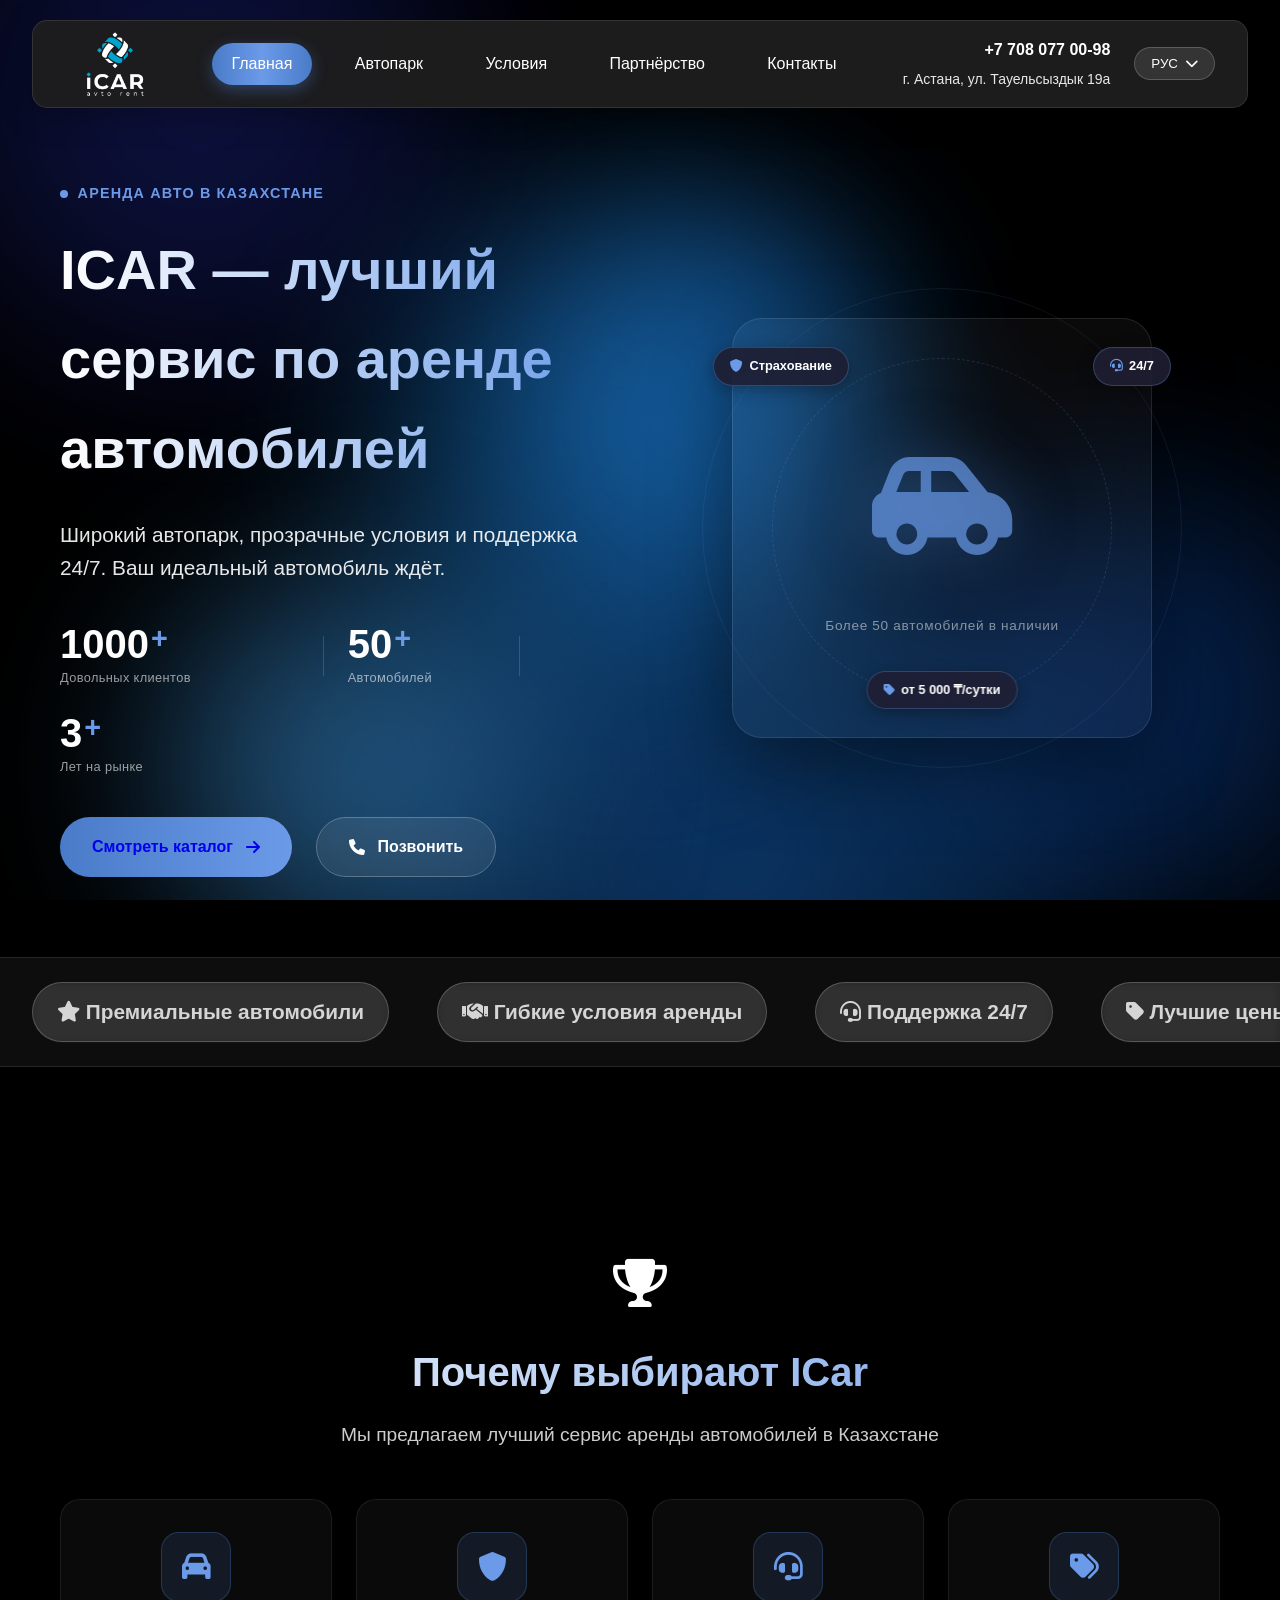
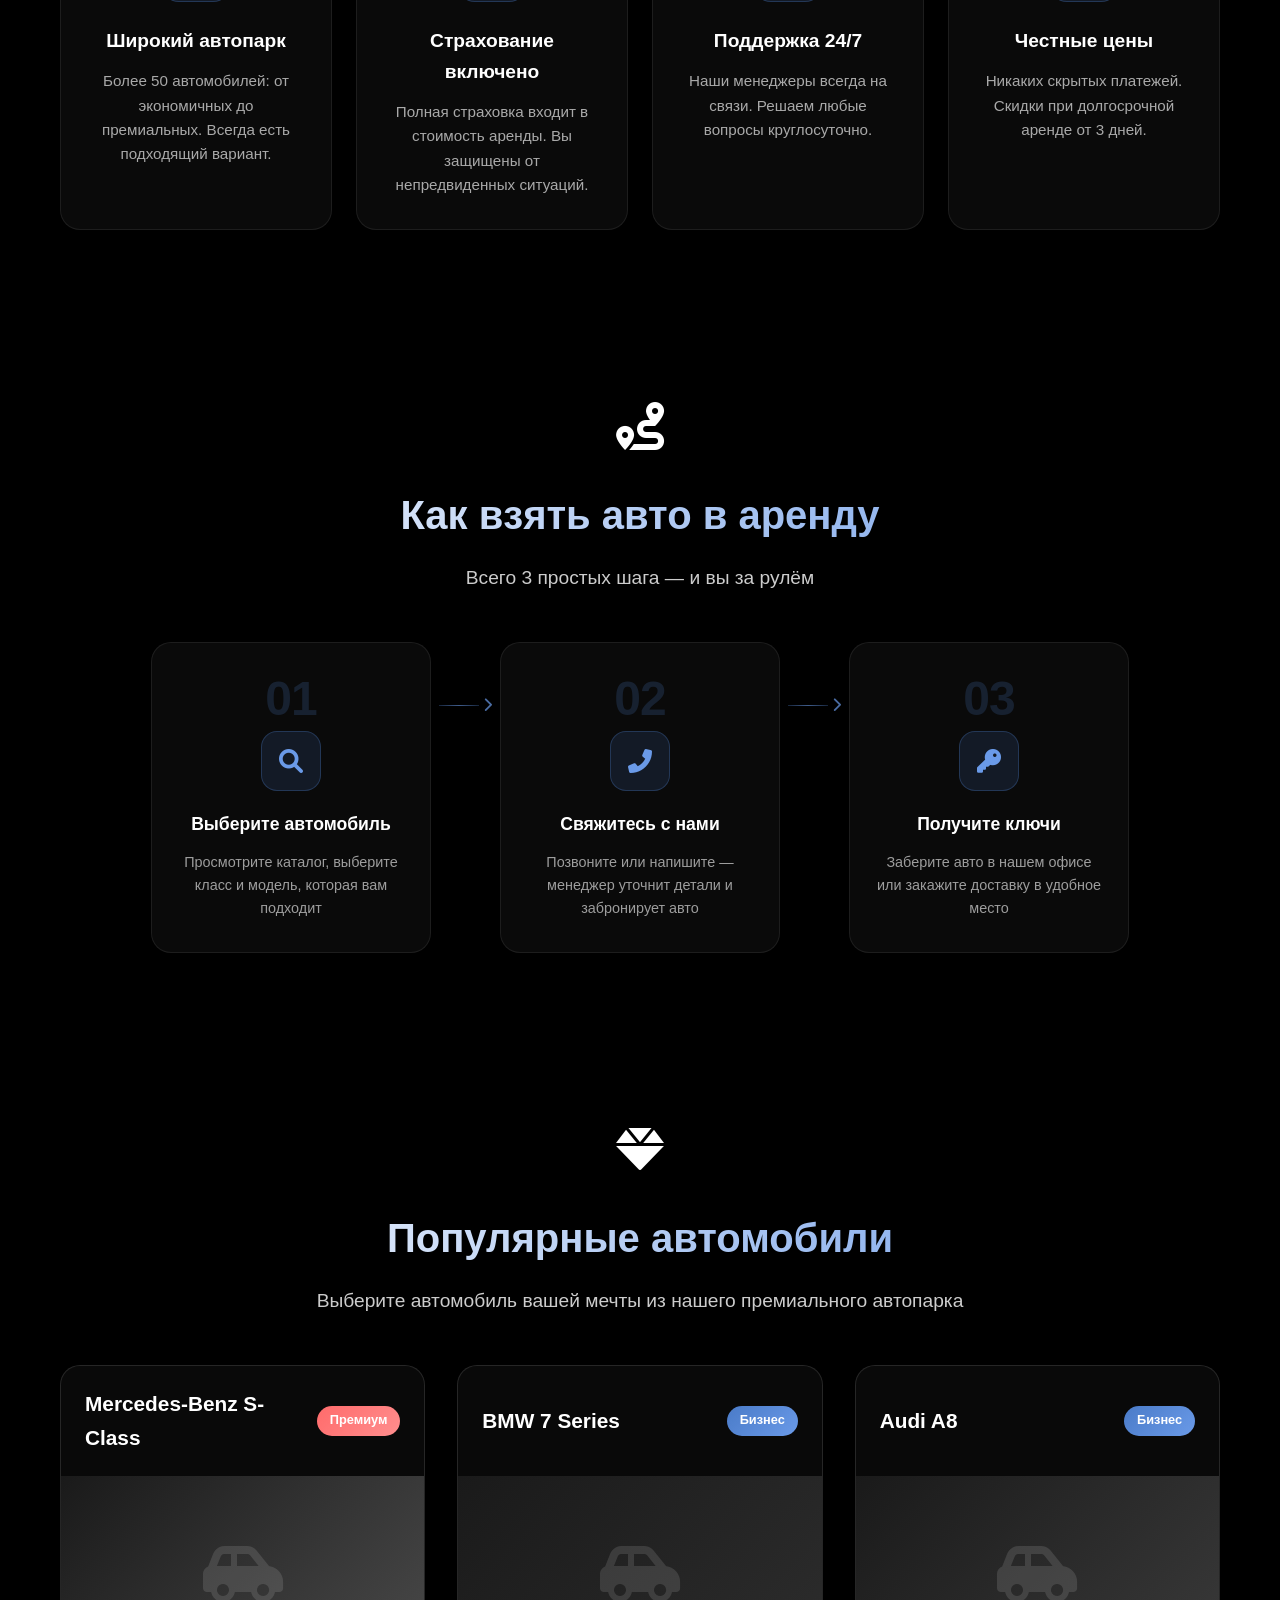
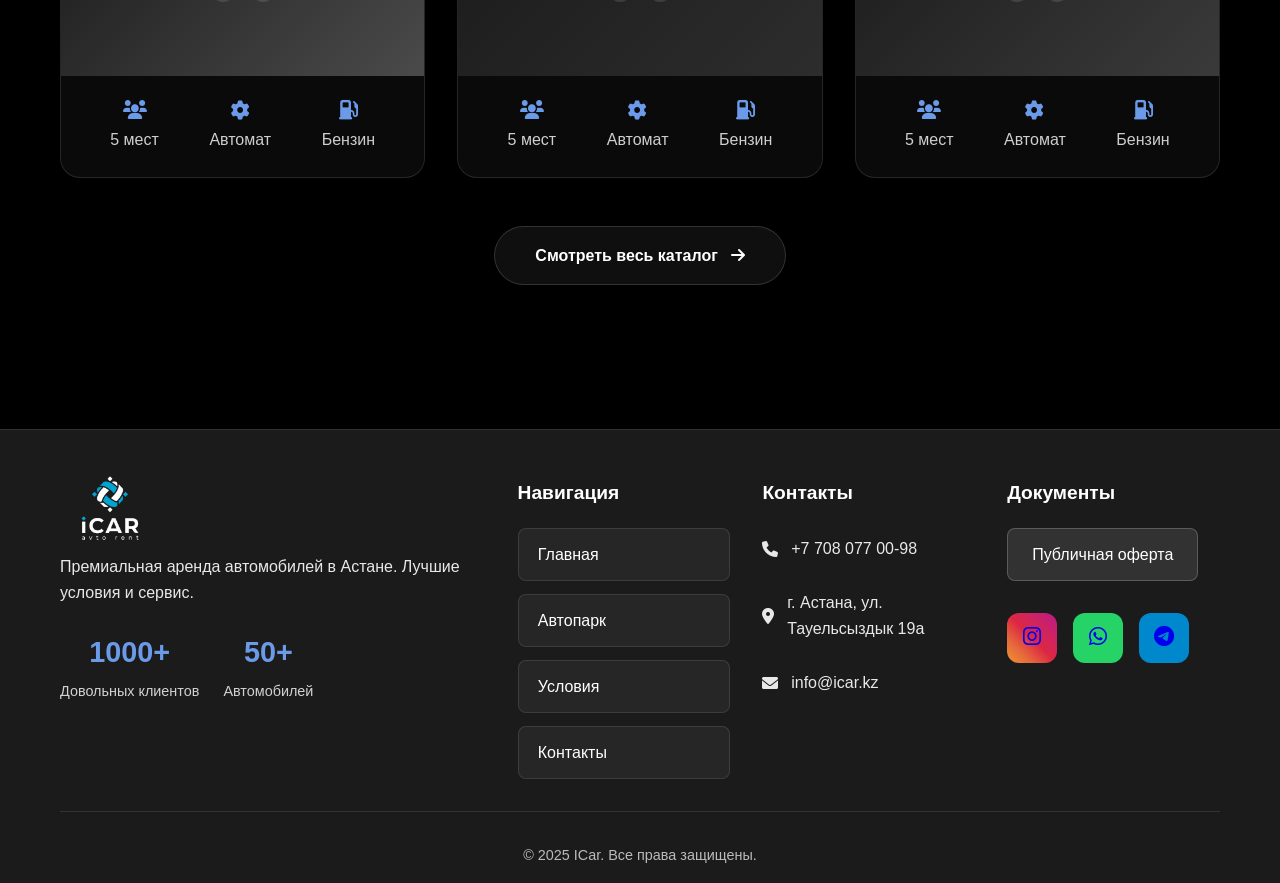
==== commit a671d48e: "git commit -m" ====
--- a/index.html
+++ b/index.html
@@ -3,11 +3,33 @@
 <head>
     <meta charset="UTF-8">
     <meta name="viewport" content="width=device-width, initial-scale=1.0">
-    <title>ICar - Аренда автомобилей</title>
+    <title>ICar — Аренда автомобилей в Астане | от 5 000 ₸/сутки</title>
+    <meta name="description" content="ICar — аренда автомобилей в Астане. Более 50 машин: от эконом до премиум. Страхование включено, поддержка 24/7. Цены от 5 000 ₸/сутки. Доставка по городу.">
+    <meta name="keywords" content="аренда авто Астана, прокат автомобилей Казахстан, аренда машин Астана, прокат авто недорого, ICar, аренда без водителя, прокат машин Астана, аренда авто посуточно">
+    <link rel="canonical" href="https://icar.kz/">
+    <!-- Open Graph -->
+    <meta property="og:type" content="website">
+    <meta property="og:title" content="ICar — Аренда автомобилей в Астане | от 5 000 ₸/сутки">
+    <meta property="og:description" content="Более 50 автомобилей: от эконом до премиум. Страхование включено, поддержка 24/7. Доставка по городу.">
+    <meta property="og:url" content="https://icar.kz/">
+    <meta property="og:image" content="https://icar.kz/images/logo.png">
+    <meta property="og:site_name" content="ICar">
+    <meta property="og:locale" content="ru_RU">
+    <!-- Twitter Card -->
+    <meta name="twitter:card" content="summary_large_image">
+    <meta name="twitter:title" content="ICar — Аренда автомобилей в Астане">
+    <meta name="twitter:description" content="Более 50 автомобилей: от эконом до премиум. Страхование, поддержка 24/7, от 5 000 ₸/сутки.">
+    <meta name="twitter:image" content="https://icar.kz/images/logo.png">
+    <!-- Geo -->
+    <meta name="geo.region" content="KZ-AST">
+    <meta name="geo.placename" content="Астана">
+    <meta name="geo.position" content="51.1466;71.4560">
+    <meta name="ICBM" content="51.1466, 71.4560">
+    <link rel="preconnect" href="https://cdnjs.cloudflare.com" crossorigin>
     <link rel="stylesheet" href="style.css">
     <link rel="stylesheet" href="https://cdnjs.cloudflare.com/ajax/libs/font-awesome/6.0.0/css/all.min.css">
     <link rel="icon" type="image/png" href="images/logo2.png">
-    <link rel="shortcut icon" href="images/logo2.png">
+    <link rel="apple-touch-icon" href="images/logo2.png">
 </head>
 <body>
     <!-- Animated Background -->
@@ -32,7 +54,7 @@
                     <span></span><span></span><span></span>
                 </button>
 
-                <nav class="nav" id="mainNav">
+                <nav class="nav" id="mainNav" aria-label="Основная навигация">
                     <a href="index.html" class="active">Главная</a>
                     <a href="catalog.html">Автопарк</a>
                     <a href="conditions.html">Условия</a>
@@ -46,7 +68,7 @@
                         <a href="tel:+77080770098" class="phone-link">
                             <div class="phone">+7 708 077 00-98</div>
                         </a>
-                        <a href="https://maps.google.com/?q=г. Астана, ул. Тауельсыздык 19а" target="_blank" class="address-link">
+                        <a href="https://maps.google.com/?q=г. Астана, ул. Тауельсыздык 19а" target="_blank" rel="noopener noreferrer" class="address-link">
                             <div class="address">г. Астана, ул. Тауельсыздык 19а</div>
                         </a>
                     </div>
@@ -69,6 +91,7 @@
         </div>
     </header>
 
+    <main>
     <!-- Hero Section -->
     <section class="hero">
         <div class="container">
@@ -359,13 +382,15 @@
         </div>
     </section>
 
+    </main>
+
     <!-- Footer -->
     <footer class="footer">
         <div class="container">
             <div class="footer-content">
                 <div class="footer-section">
                     <div class="logo-container">
-                        <img src="images/logo.png" alt="ICar - Аренда автомобилей" class="logo-img">
+                        <img src="images/logo.png" alt="ICar — аренда автомобилей в Астане" class="logo-img" loading="lazy">
                     </div>
                     <p class="footer-description">Премиальная аренда автомобилей в Астане. Лучшие условия и сервис.</p>
                     <div class="footer-stats">
@@ -382,7 +407,7 @@
 
                 <div class="footer-section">
                     <h3>Навигация</h3>
-                    <nav class="footer-nav">
+                    <nav class="footer-nav" aria-label="Навигация в подвале">
                         <a href="index.html" class="footer-nav-btn">Главная</a>
                         <a href="catalog.html" class="footer-nav-btn">Автопарк</a>
                         <a href="conditions.html" class="footer-nav-btn">Условия</a>
@@ -396,7 +421,7 @@
                         <a href="tel:+77080770098" class="contact-link">
                             <p><i class="fas fa-phone"></i> +7 708 077 00-98</p>
                         </a>
-                        <a href="https://maps.google.com/?q=г. Астана, ул. Тауельсыздык 19а" target="_blank" class="contact-link">
+                        <a href="https://maps.google.com/?q=г. Астана, ул. Тауельсыздык 19а" target="_blank" rel="noopener noreferrer" class="contact-link">
                             <p><i class="fas fa-map-marker-alt"></i> г. Астана, ул. Тауельсыздык 19а</p>
                         </a>
                         <a href="mailto:info@icar.kz" class="contact-link">
@@ -409,13 +434,13 @@
                     <h3>Документы</h3>
                     <a href="offerta.html" class="offerta-btn">Публичная оферта</a>
                     <div class="social-links">
-                        <a href="https://www.instagram.com/icar_avtorent?igsh=MTllbDN0MnJyYnE5Zw%3D%3D&utm_source=qr" class="social-btn instagram">
+                        <a href="https://www.instagram.com/icar_avtorent?igsh=MTllbDN0MnJyYnE5Zw%3D%3D&utm_source=qr" class="social-btn instagram" rel="noopener noreferrer" target="_blank" aria-label="ICar в Instagram">
                             <i class="fab fa-instagram"></i>
                         </a>
-                        <a href="https://wa.me/message/NWBAXKDHB6WHJ1" class="social-btn whatsapp">
+                        <a href="https://wa.me/message/NWBAXKDHB6WHJ1" class="social-btn whatsapp" rel="noopener noreferrer" target="_blank" aria-label="Написать в WhatsApp">
                             <i class="fab fa-whatsapp"></i>
                         </a>
-                        <a href="https://t.me/icarlife" class="social-btn telegram">
+                        <a href="https://t.me/icarlife" class="social-btn telegram" rel="noopener noreferrer" target="_blank" aria-label="ICar в Telegram">
                             <i class="fab fa-telegram"></i>
                         </a>
                     </div>
@@ -423,11 +448,12 @@
             </div>
 
             <div class="footer-bottom">
-                <p>&copy; 2023 ICar. Все права защищены.</p>
+                <p>&copy; 2025 ICar. Все права защищены.</p>
             </div>
         </div>
     </footer>
 
+    <script src="translator.js"></script>
     <script src="script.js"></script>
     <script>
         // ---- Scroll reveal ----
@@ -476,5 +502,73 @@
         const statsEl = document.querySelector('.hero-stats');
         if (statsEl) statsObserver.observe(statsEl);
     </script>
+
+    <!-- JSON-LD Structured Data -->
+    <script type="application/ld+json">
+    {
+        "@context": "https://schema.org",
+        "@type": "AutoRental",
+        "name": "ICar",
+        "description": "Аренда автомобилей в Астане. Более 50 машин: от эконом до премиум класса. Страхование включено, поддержка 24/7.",
+        "url": "https://icar.kz",
+        "logo": "https://icar.kz/images/logo.png",
+        "image": "https://icar.kz/images/logo.png",
+        "telephone": "+77080770098",
+        "email": "info@icar.kz",
+        "address": {
+            "@type": "PostalAddress",
+            "streetAddress": "ул. Тауельсыздык 19а",
+            "addressLocality": "Астана",
+            "addressCountry": "KZ"
+        },
+        "geo": {
+            "@type": "GeoCoordinates",
+            "latitude": 51.1466,
+            "longitude": 71.4560
+        },
+        "openingHoursSpecification": {
+            "@type": "OpeningHoursSpecification",
+            "dayOfWeek": ["Monday","Tuesday","Wednesday","Thursday","Friday","Saturday","Sunday"],
+            "opens": "09:00",
+            "closes": "21:00"
+        },
+        "priceRange": "от 5 000 ₸/сутки",
+        "currenciesAccepted": "KZT",
+        "paymentAccepted": "Наличные, Банковская карта",
+        "areaServed": {
+            "@type": "City",
+            "name": "Астана"
+        },
+        "sameAs": [
+            "https://www.instagram.com/icar_avtorent",
+            "https://t.me/icarlife"
+        ]
+    }
+    </script>
+    <script type="application/ld+json">
+    {
+        "@context": "https://schema.org",
+        "@type": "WebSite",
+        "name": "ICar",
+        "url": "https://icar.kz",
+        "potentialAction": {
+            "@type": "SearchAction",
+            "target": "https://icar.kz/catalog.html?q={search_term_string}",
+            "query-input": "required name=search_term_string"
+        }
+    }
+    </script>
+    <script type="application/ld+json">
+    {
+        "@context": "https://schema.org",
+        "@type": "BreadcrumbList",
+        "itemListElement": [{
+            "@type": "ListItem",
+            "position": 1,
+            "name": "Главная",
+            "item": "https://icar.kz/"
+        }]
+    }
+    </script>
 </body>
 </html>
--- a/style.css
+++ b/style.css
@@ -165,12 +165,12 @@
     height: 80px;
     display: block;
     object-fit: contain;
-    transition: all 0.3s ease;
+    transition: transform 0.5s cubic-bezier(0.34,1.56,0.64,1);
     margin: -10px 0;
 }
 
 .logo-img:hover {
-    transform: scale(1.05);
+    transform: scale(1.08);
 }
 
 .nav {
@@ -185,7 +185,7 @@
     text-decoration: none;
     font-size: 1rem;
     font-weight: 500;
-    transition: all 0.3s;
+    transition: color 0.25s cubic-bezier(0.4,0,0.2,1), box-shadow 0.4s cubic-bezier(0.4,0,0.2,1), transform 0.5s cubic-bezier(0.4,0,0.2,1);
     padding: 0.5rem 1.2rem;
     border-radius: 25px;
     white-space: nowrap;
@@ -202,7 +202,7 @@
     width: 100%;
     height: 100%;
     background: linear-gradient(90deg, #4a7bc8, #6a9ae8, #4a7bc8);
-    transition: all 0.4s ease;
+    transition: left 0.45s cubic-bezier(0.76,0,0.24,1);
     z-index: -1;
 }
 
@@ -217,6 +217,11 @@
     box-shadow: 0 5px 15px rgba(74, 123, 200, 0.4);
 }
 
+.nav a:active {
+    transform: scale(0.97);
+    transition: transform 0.12s ease;
+}
+
 .header-right {
     display: flex;
     align-items: center;
@@ -231,7 +236,8 @@
 .phone-link, .address-link {
     text-decoration: none;
     color: white;
-    transition: all 0.3s;
+    transition: color 0.25s ease, transform 0.4s cubic-bezier(0.4,0,0.2,1);
+    display: block;
 }
 
 .phone-link:hover, .address-link:hover {
@@ -260,7 +266,7 @@
     padding: 0.5rem 1rem;
     border-radius: 25px;
     cursor: pointer;
-    transition: all 0.3s;
+    transition: transform 0.5s cubic-bezier(0.4,0,0.2,1), box-shadow 0.4s cubic-bezier(0.4,0,0.2,1), color 0.25s ease;
     display: flex;
     align-items: center;
     gap: 0.5rem;
@@ -281,7 +287,7 @@
     width: 100%;
     height: 100%;
     background: linear-gradient(90deg, #4a7bc8, #6a9ae8, #4a7bc8);
-    transition: all 0.4s ease;
+    transition: left 0.45s cubic-bezier(0.76,0,0.24,1);
     z-index: -1;
 }
 
@@ -292,7 +298,11 @@
 .nav-lang-btn:hover {
     color: white;
     box-shadow: 0 5px 15px rgba(74, 123, 200, 0.4);
-    transform: translateY(-2px);
+}
+
+.nav-lang-btn:active {
+    transform: scale(0.97) !important;
+    transition: transform 0.12s ease;
 }
 
 .language-dropdown {
@@ -307,7 +317,7 @@
     opacity: 0;
     visibility: hidden;
     transform: translateY(-10px);
-    transition: all 0.3s;
+    transition: opacity 0.3s cubic-bezier(0.4,0,0.2,1), transform 0.35s cubic-bezier(0.4,0,0.2,1), visibility 0.3s ease;
     min-width: 150px;
     z-index: 1001;
     border: 1px solid rgba(255, 255, 255, 0.1);
@@ -316,7 +326,7 @@
 .language-dropdown.show {
     opacity: 1;
     visibility: visible;
-    transform: translateY(0);
+    transform: translateY(4px);
 }
 
 .lang-option {
@@ -327,14 +337,15 @@
     background: none;
     cursor: pointer;
     text-align: left;
-    transition: all 0.3s;
+    transition: background 0.2s ease, padding-left 0.3s cubic-bezier(0.4,0,0.2,1), color 0.2s ease;
     color: #fff;
     border-bottom: 1px solid rgba(255, 255, 255, 0.1);
 }
 
 .lang-option:hover {
     background: rgba(74, 123, 200, 0.3);
-    color: white;
+    padding-left: 1.5rem;
+    color: #a0c4ff;
 }
 
 /* Hero Section */
@@ -389,7 +400,7 @@
     border-radius: 50px;
     text-decoration: none;
     font-weight: 600;
-    transition: all 0.3s ease;
+    transition: transform 0.5s cubic-bezier(0.4,0,0.2,1), box-shadow 0.4s cubic-bezier(0.4,0,0.2,1);
     position: relative;
     overflow: hidden;
     z-index: 1;
@@ -404,7 +415,7 @@
     height: 100%;
     background: linear-gradient(90deg, #4a7bc8, #6a9ae8);
     z-index: -1;
-    transition: all 0.3s ease;
+    transition: filter 0.3s ease;
 }
 
 .hero-btn::after {
@@ -415,8 +426,16 @@
     width: 100%;
     height: 100%;
     background: linear-gradient(90deg, transparent, rgba(255,255,255,0.3), transparent);
-    transition: all 0.6s ease;
+    transition: left 0.7s cubic-bezier(0.4,0,0.2,1);
     z-index: -1;
+}
+
+.hero-btn i {
+    display: inline-block;
+    transition: transform 0.45s cubic-bezier(0.34,1.56,0.64,1);
+}
+.hero-btn:hover i {
+    transform: translateX(6px);
 }
 
 .hero-btn:hover::after {
@@ -432,8 +451,13 @@
 }
 
 .hero-btn:hover {
-    transform: translateY(-5px);
+    transform: scale(1.04);
     box-shadow: 0 10px 25px rgba(74, 123, 200, 0.4);
+}
+
+.hero-btn:active {
+    transform: scale(0.97);
+    transition: transform 0.12s ease;
 }
 
 .hero-images {
@@ -518,12 +542,12 @@
     flex-shrink: 0;
     white-space: nowrap;
     border: 1px solid rgba(255, 255, 255, 0.2);
-    transition: all 0.3s ease;
+    transition: transform 0.45s cubic-bezier(0.4,0,0.2,1), background 0.3s ease, box-shadow 0.3s ease;
 }
 
 .scrolling-item:hover {
     background: rgba(255, 255, 255, 0.15);
-    transform: translateY(-2px);
+    transform: scale(1.05);
     box-shadow: 0 5px 15px rgba(74, 123, 200, 0.3);
 }
 
@@ -578,7 +602,7 @@
     border-radius: 20px;
     overflow: hidden;
     box-shadow: 0 10px 30px rgba(0, 0, 0, 0.3);
-    transition: all 0.3s ease;
+    transition: transform 0.55s cubic-bezier(0.4,0,0.2,1), box-shadow 0.45s cubic-bezier(0.4,0,0.2,1), border-color 0.35s ease;
     border: 1px solid rgba(255, 255, 255, 0.1);
     backdrop-filter: blur(10px);
     display: flex;
@@ -590,7 +614,7 @@
 }
 
 .premium-car-card:hover {
-    transform: translateY(-10px);
+    transform: scale(1.03);
     box-shadow: 0 20px 40px rgba(74, 123, 200, 0.3);
     border-color: rgba(74, 123, 200, 0.5);
 }
@@ -663,7 +687,7 @@
     justify-content: center;
     align-items: center;
     opacity: 0;
-    transition: all 0.3s ease;
+    transition: opacity 0.35s cubic-bezier(0.4,0,0.2,1);
 }
 
 .premium-car-card:hover .car-overlay {
@@ -685,12 +709,17 @@
     border-radius: 25px;
     font-weight: bold;
     cursor: pointer;
-    transition: all 0.3s;
+    transition: transform 0.4s cubic-bezier(0.34,1.56,0.64,1), filter 0.25s ease;
 }
 
 .car-rent-btn:hover {
-    transform: scale(1.05);
-    box-shadow: 0 5px 15px rgba(74, 123, 200, 0.4);
+    transform: scale(1.07);
+    filter: brightness(1.1);
+}
+
+.car-rent-btn:active {
+    transform: scale(0.96);
+    transition: transform 0.12s ease;
 }
 
 .car-features {
@@ -773,7 +802,7 @@
 .footer-nav-btn {
     color: white;
     text-decoration: none;
-    transition: all 0.3s;
+    transition: transform 0.45s cubic-bezier(0.4,0,0.2,1), color 0.25s ease, box-shadow 0.4s cubic-bezier(0.4,0,0.2,1);
     padding: 0.8rem 1.2rem;
     border-radius: 8px;
     position: relative;
@@ -792,7 +821,7 @@
     width: 100%;
     height: 100%;
     background: linear-gradient(90deg, #4a7bc8, #6a9ae8);
-    transition: all 0.4s ease;
+    transition: left 0.45s cubic-bezier(0.76,0,0.24,1);
     z-index: -1;
 }
 
@@ -802,8 +831,13 @@
 
 .footer-nav-btn:hover {
     color: white;
-    transform: translateX(5px);
+    transform: scale(1.02);
     box-shadow: 0 5px 15px rgba(74, 123, 200, 0.3);
+}
+
+.footer-nav-btn:active {
+    transform: scale(0.98);
+    transition: transform 0.12s ease;
 }
 
 .footer-contact {
@@ -815,13 +849,21 @@
 .contact-link {
     text-decoration: none;
     color: rgba(255, 255, 255, 0.9);
-    transition: all 0.3s;
+    transition: transform 0.4s cubic-bezier(0.4,0,0.2,1), color 0.25s ease;
     padding: 0.5rem 0;
 }
 
 .contact-link:hover {
     color: #6a9ae8;
-    transform: translateX(5px);
+}
+
+.contact-link i {
+    display: inline-block;
+    transition: transform 0.45s cubic-bezier(0.34,1.56,0.64,1), color 0.25s ease;
+}
+.contact-link:hover i {
+    transform: scale(1.2) rotate(-5deg);
+    color: #6a9ae8;
 }
 
 .contact-link p {
@@ -838,16 +880,37 @@
     padding: 0.8rem 1.5rem;
     border-radius: 8px;
     text-decoration: none;
-    transition: all 0.3s;
+    transition: transform 0.5s cubic-bezier(0.4,0,0.2,1), background 0.3s ease, border-color 0.3s ease, box-shadow 0.4s cubic-bezier(0.4,0,0.2,1);
     margin-bottom: 1.5rem;
     border: 1px solid rgba(255, 255, 255, 0.2);
     font-weight: 500;
+    position: relative;
+    overflow: hidden;
 }
 
 .offerta-btn:hover {
-    background: rgba(255, 255, 255, 0.2);
-    transform: translateY(-2px);
-    box-shadow: 0 5px 15px rgba(0, 0, 0, 0.2);
+    background: rgba(74, 123, 200, 0.25);
+    border-color: rgba(106, 154, 232, 0.5);
+    transform: scale(1.03);
+    box-shadow: 0 5px 15px rgba(74, 123, 200, 0.3);
+}
+
+.offerta-btn::after {
+    content: '';
+    position: absolute;
+    top: 0;
+    left: -100%;
+    width: 100%;
+    height: 100%;
+    background: linear-gradient(90deg, transparent, rgba(255,255,255,0.15), transparent);
+    transition: left 0.6s cubic-bezier(0.4,0,0.2,1);
+}
+.offerta-btn:hover::after {
+    left: 100%;
+}
+.offerta-btn:active {
+    transform: scale(0.97);
+    transition: transform 0.12s ease;
 }
 
 .social-links {
@@ -863,7 +926,7 @@
     height: 50px;
     border-radius: 12px;
     text-decoration: none;
-    transition: all 0.3s;
+    transition: transform 0.5s cubic-bezier(0.4,0,0.2,1), box-shadow 0.4s cubic-bezier(0.4,0,0.2,1);
     font-size: 1.3rem;
     position: relative;
     overflow: hidden;
@@ -877,7 +940,7 @@
     left: 0;
     width: 100%;
     height: 100%;
-    transition: all 0.3s ease;
+    transition: filter 0.3s ease;
     z-index: -1;
 }
 
@@ -894,12 +957,17 @@
 }
 
 .social-btn:hover {
-    transform: translateY(-3px) scale(1.1);
-    box-shadow: 0 8px 20px rgba(0, 0, 0, 0.4);
+    transform: scale(1.15) rotate(-5deg);
+    box-shadow: 0 14px 30px rgba(0,0,0,0.5);
 }
 
 .social-btn:hover::before {
     filter: brightness(1.2);
+}
+
+.social-btn:active {
+    transform: scale(0.97);
+    transition: transform 0.12s ease;
 }
 
 .footer-bottom {
@@ -1021,13 +1089,18 @@
     gap: 0.5rem;
     min-width: 200px;
     justify-content: space-between;
-    transition: background 0.25s ease, border-color 0.25s ease, box-shadow 0.3s ease;
+    transition: background 0.25s ease, border-color 0.25s ease, box-shadow 0.4s cubic-bezier(0.4,0,0.2,1);
 }
 
 .dropdown-toggle:hover {
     background: rgba(106, 154, 232, 0.15);
     border-color: rgba(106, 154, 232, 0.4);
     box-shadow: 0 4px 16px rgba(106, 154, 232, 0.15);
+}
+
+.dropdown-toggle:active {
+    transform: scale(0.97);
+    transition: transform 0.12s ease;
 }
 
 .dropdown-toggle .fa-chevron-down {
@@ -1095,7 +1168,7 @@
     cursor: pointer;
     text-align: left;
     border-bottom: 1px solid rgba(255, 255, 255, 0.06);
-    transition: background 0.2s ease, color 0.2s ease, padding-left 0.2s ease;
+    transition: background 0.2s ease, padding-left 0.3s cubic-bezier(0.4,0,0.2,1), color 0.2s ease;
     position: relative;
 }
 
@@ -1105,8 +1178,8 @@
 
 .dropdown-item:hover {
     background: rgba(106, 154, 232, 0.15);
-    color: #6a9ae8;
-    padding-left: 1.5rem;
+    color: #a0c4ff;
+    padding-left: 1.6rem;
 }
 
 .dropdown-item.active {
@@ -1125,11 +1198,28 @@
     display: flex;
     align-items: center;
     gap: 0.5rem;
-    transition: all 0.3s;
+    transition: transform 0.5s cubic-bezier(0.4,0,0.2,1), background 0.25s ease, border-color 0.25s ease, box-shadow 0.4s ease, color 0.25s ease;
 }
 
 .reset-btn:hover {
-    background: rgba(255, 255, 255, 0.15);
+    background: rgba(255, 80, 80, 0.2);
+    border-color: rgba(255, 100, 100, 0.5);
+    box-shadow: 0 5px 15px rgba(200, 50, 50, 0.2);
+    color: #ff9090;
+}
+
+.reset-btn:hover i {
+    animation: spin-once 0.5s cubic-bezier(0.34,1.56,0.64,1);
+}
+
+@keyframes spin-once {
+    from { transform: rotate(0deg); }
+    to   { transform: rotate(-360deg); }
+}
+
+.reset-btn:active {
+    transform: scale(0.96);
+    transition: transform 0.12s ease;
 }
 
 .filter-results {
@@ -1151,34 +1241,38 @@
     border-radius: 20px;
     overflow: hidden;
     box-shadow: 0 10px 30px rgba(0, 0, 0, 0.3);
-    transition: all 0.3s ease;
+    transition: transform 0.55s cubic-bezier(0.4,0,0.2,1), box-shadow 0.45s cubic-bezier(0.4,0,0.2,1), border-color 0.35s ease;
     border: 1px solid rgba(255, 255, 255, 0.1);
     backdrop-filter: blur(10px);
     display: flex;
     flex-direction: column;
+    animation: card-appear 0.55s cubic-bezier(0.4,0,0.2,1) both;
 }
 
 .car-card-detailed:hover {
-    transform: translateY(-10px);
-    box-shadow: 0 20px 40px rgba(74, 123, 200, 0.3);
-    border-color: rgba(74, 123, 200, 0.5);
+    transform: scale(1.03);
+    box-shadow: 0 20px 50px rgba(74, 123, 200, 0.35);
+    border-color: rgba(106, 154, 232, 0.6);
 }
 
 .car-image-detailed {
-    height: 200px;
+    height: 220px;
     position: relative;
     overflow: hidden;
+    background: rgba(0, 0, 0, 0.2);
+    user-select: none;
+    -webkit-user-select: none;
 }
 
 .car-image-detailed img {
     width: 100%;
     height: 100%;
-    object-fit: cover;
-    transition: transform 0.3s ease;
+    object-fit: contain;
+    transition: transform 0.55s cubic-bezier(0.4,0,0.2,1);
 }
 
 .car-card-detailed:hover .car-image-detailed img {
-    transform: scale(1.05);
+    transform: scale(1.07);
 }
 
 .car-card-detailed .car-badge {
@@ -1207,10 +1301,11 @@
 }
 
 .car-info {
-    padding: 1.5rem;
+    padding: 1.2rem;
     display: flex;
     flex-direction: column;
     flex: 1;
+    overflow: hidden;
 }
 
 .car-info h3 {
@@ -1221,22 +1316,32 @@
 
 .car-description {
     color: rgba(255, 255, 255, 0.8);
-    margin-bottom: 1rem;
-    line-height: 1.5;
+    margin-bottom: 0.8rem;
+    line-height: 1.4;
+    font-size: 0.9rem;
+    display: -webkit-box;
+    -webkit-line-clamp: 2;
+    line-clamp: 2;
+    -webkit-box-orient: vertical;
+    overflow: hidden;
 }
 
 .car-details-grid {
     display: grid;
     grid-template-columns: repeat(2, 1fr);
-    gap: 0.8rem;
-    margin-bottom: 1.5rem;
+    gap: 0.5rem;
+    margin-bottom: 1rem;
 }
 
 .detail-item {
     display: flex;
     align-items: center;
-    gap: 0.5rem;
+    gap: 0.4rem;
     color: rgba(255, 255, 255, 0.8);
+    font-size: 0.85rem;
+    white-space: nowrap;
+    overflow: hidden;
+    text-overflow: ellipsis;
 }
 
 .detail-item i {
@@ -1258,11 +1363,11 @@
     display: flex;
     flex-direction: column;
     align-items: flex-start;
-    margin-bottom: 1rem;
+    margin-bottom: 0.6rem;
 }
 
 .price-main {
-    font-size: 1.5rem;
+    font-size: 1.3rem;
     font-weight: bold;
     color: #6a9ae8;
 }
@@ -1307,14 +1412,35 @@
     border-radius: 12px;
     font-weight: bold;
     cursor: pointer;
-    transition: all 0.3s;
     font-size: 1rem;
     margin-top: auto;
+    transition: transform 0.5s cubic-bezier(0.4,0,0.2,1),
+                box-shadow 0.4s cubic-bezier(0.4,0,0.2,1);
+    position: relative;
+    overflow: hidden;
 }
 
 .rent-btn:hover {
-    transform: translateY(-2px);
+    transform: scale(1.03);
     box-shadow: 0 5px 15px rgba(74, 123, 200, 0.4);
+}
+
+.rent-btn::after {
+    content: '';
+    position: absolute;
+    top: 0;
+    left: -100%;
+    width: 100%;
+    height: 100%;
+    background: linear-gradient(90deg, transparent, rgba(255,255,255,0.2), transparent);
+    transition: left 0.6s cubic-bezier(0.4,0,0.2,1);
+}
+.rent-btn:hover::after {
+    left: 100%;
+}
+.rent-btn:active {
+    transform: scale(0.97);
+    transition: transform 0.12s ease;
 }
 
 /* Стили для модального окна */
@@ -1335,9 +1461,9 @@
     margin: 2% auto;
     padding: 0;
     border-radius: 16px;
-    width: 86%;
-    max-width: 860px;
-    max-height: 84vh;
+    width: 90%;
+    max-width: 920px;
+    height: 80vh;
     overflow: hidden;
     display: flex;
     flex-direction: column;
@@ -1360,6 +1486,16 @@
     display: flex;
     align-items: center;
     justify-content: center;
+    transition: transform 0.4s cubic-bezier(0.34,1.56,0.64,1), background 0.25s ease;
+}
+
+.modal-close:hover {
+    background: rgba(200, 50, 50, 0.75);
+    transform: rotate(90deg) scale(1.15);
+}
+.modal-close:active {
+    transform: rotate(90deg) scale(0.9);
+    transition: transform 0.12s ease;
 }
 
 .modal-body {
@@ -1374,10 +1510,15 @@
 .modal-gallery {
     position: relative;
     background: rgba(0, 0, 0, 0.3);
+    display: flex;
+    flex-direction: column;
+    overflow-y: auto;
+    overflow-x: hidden;
 }
 
 .main-image {
     height: 300px;
+    min-height: 300px;
     overflow: hidden;
 }
 
@@ -1387,30 +1528,46 @@
 }
 
 .modal-car-image img {
-    width: 100%;
-    height: 100%;
+    width: auto;
+    height: auto;
+    max-width: 100%;
+    max-height: 100%;
     object-fit: contain;
+    display: block;
 }
 
 .image-thumbnails {
     display: flex;
-    padding: 1rem;
-    gap: 0.5rem;
+    padding: 0.5rem;
+    gap: 0.4rem;
     background: rgba(0, 0, 0, 0.5);
+    flex-wrap: wrap;
+    flex-shrink: 0;
 }
 
 .thumbnail {
-    width: 60px;
-    height: 60px;
+    width: 52px;
+    height: 52px;
+    min-width: 52px;
     border-radius: 8px;
     overflow: hidden;
     cursor: pointer;
     border: 2px solid transparent;
-    transition: all 0.3s;
+    transition: transform 0.4s cubic-bezier(0.34,1.56,0.64,1), border-color 0.25s ease, box-shadow 0.3s cubic-bezier(0.4,0,0.2,1);
 }
 
 .thumbnail.active {
     border-color: #6a9ae8;
+}
+
+.thumbnail:hover {
+    border-color: rgba(106, 154, 232, 0.7);
+    transform: scale(1.1);
+    box-shadow: 0 4px 12px rgba(74, 123, 200, 0.4);
+}
+.thumbnail:active {
+    transform: scale(0.97);
+    transition: transform 0.12s ease;
 }
 
 .thumbnail img {
@@ -1464,11 +1621,23 @@
     gap: 0.4rem;
     color: rgba(255, 255, 255, 0.8);
     font-size: 0.85rem;
+    transition: background 0.25s ease;
+    border-radius: 8px;
+    padding: 0.3rem 0.5rem;
 }
 
 .spec-item i {
     color: #6a9ae8;
     font-size: 0.85rem;
+    display: inline-block;
+    transition: transform 0.45s cubic-bezier(0.34,1.56,0.64,1), color 0.25s ease;
+}
+
+.spec-item:hover {
+    background: rgba(255, 255, 255, 0.05);
+}
+.spec-item:hover i {
+    transform: scale(1.3) rotate(-10deg);
 }
 
 .modal-price-section {
@@ -1518,20 +1687,40 @@
     align-items: center;
     justify-content: space-between;
     width: 100%;
-    transition: all 0.3s;
+    transition: transform 0.5s cubic-bezier(0.4,0,0.2,1), background 0.25s ease, border-color 0.25s ease, box-shadow 0.4s ease;
 }
 
 .discounts-toggle:hover {
-    background: rgba(255, 255, 255, 0.15);
+    background: rgba(74, 123, 200, 0.2);
+    border-color: rgba(106, 154, 232, 0.5);
+    box-shadow: 0 3px 10px rgba(74, 123, 200, 0.2);
+}
+
+.discounts-toggle:active {
+    transform: scale(0.98);
+    transition: transform 0.12s ease;
+}
+.discounts-toggle .fa-chevron-down {
+    display: inline-block;
+    transition: transform 0.4s cubic-bezier(0.34,1.56,0.64,1);
+}
+.discounts-toggle.active .fa-chevron-down {
+    transform: rotate(180deg);
 }
 
 .discounts-content {
-    display: none;
+    display: block !important;
+    max-height: 0;
+    overflow: hidden;
+    transition: max-height 0.4s ease, opacity 0.3s ease;
+    opacity: 0;
+    margin-top: 0;
+}
+
+.discounts-content.show {
+    max-height: 600px;
+    opacity: 1;
     margin-top: 1rem;
-}
-
-.discounts-content.show {
-    display: block;
 }
 
 .discounts-grid {
@@ -1570,7 +1759,7 @@
     display: flex;
     padding: 0.8rem 1rem;
     cursor: pointer;
-    transition: all 0.3s;
+    transition: background 0.25s ease, padding-left 0.3s cubic-bezier(0.4,0,0.2,1);
     border-bottom: 1px solid rgba(255, 255, 255, 0.05);
 }
 
@@ -1640,7 +1829,7 @@
     border-radius: 12px;
     font-weight: bold;
     cursor: pointer;
-    transition: all 0.3s;
+    transition: transform 0.5s cubic-bezier(0.4,0,0.2,1), box-shadow 0.4s cubic-bezier(0.4,0,0.2,1), filter 0.25s ease;
     font-size: 1rem;
 }
 
@@ -1655,10 +1844,19 @@
     border: 1px solid rgba(255, 255, 255, 0.2);
 }
 
-.modal-rent-btn:hover,
+.modal-rent-btn:hover {
+    transform: scale(1.04);
+    filter: brightness(1.08);
+    box-shadow: 0 5px 15px rgba(0, 0, 0, 0.3);
+}
 .modal-contact-btn:hover {
-    transform: translateY(-2px);
+    transform: scale(1.04);
     box-shadow: 0 5px 15px rgba(0, 0, 0, 0.3);
+}
+.modal-rent-btn:active,
+.modal-contact-btn:active {
+    transform: scale(0.97);
+    transition: transform 0.12s ease;
 }
 
 /* Сообщение об отсутствии результатов */
@@ -1773,12 +1971,12 @@
     border-radius: 20px;
     padding: 2rem;
     border: 1px solid rgba(255, 255, 255, 0.1);
-    transition: all 0.3s ease;
+    transition: transform 0.55s cubic-bezier(0.4,0,0.2,1), box-shadow 0.45s cubic-bezier(0.4,0,0.2,1), border-color 0.35s ease;
     text-align: center;
 }
 
 .condition-card:hover {
-    transform: translateY(-10px);
+    transform: scale(1.03);
     box-shadow: 0 20px 40px rgba(74, 123, 200, 0.3);
     border-color: rgba(74, 123, 200, 0.5);
 }
@@ -1787,6 +1985,13 @@
     font-size: 3rem;
     margin-bottom: 1.5rem;
     color: #6a9ae8;
+    display: inline-block;
+    transition: transform 0.5s cubic-bezier(0.34,1.56,0.64,1), color 0.3s ease;
+}
+
+.condition-card:hover .condition-icon {
+    transform: scale(1.25) rotate(-8deg);
+    color: #a0c4ff;
 }
 
 .condition-card h3 {
@@ -1859,8 +2064,9 @@
     align-items: center;
     color: white;
     font-weight: 500;
-    transition: background 0.25s ease, color 0.25s ease;
+    transition: background 0.25s ease, color 0.25s ease, transform 0.4s cubic-bezier(0.4,0,0.2,1);
     position: relative;
+    border-radius: 12px;
 }
 
 .faq-question::before {
@@ -1887,6 +2093,7 @@
 
 .faq-item.active .faq-question {
     color: #6a9ae8;
+    background: rgba(74, 123, 200, 0.1);
 }
 
 .faq-question i {
@@ -1967,14 +2174,20 @@
     border-radius: 20px;
     padding: 2rem;
     border: 1px solid rgba(255, 255, 255, 0.1);
-    transition: all 0.3s ease;
+    transition: transform 0.55s cubic-bezier(0.4,0,0.2,1), box-shadow 0.45s cubic-bezier(0.4,0,0.2,1), border-color 0.35s ease;
     text-align: center;
 }
 
 .team-card:hover {
-    transform: translateY(-10px);
+    transform: scale(1.03);
     box-shadow: 0 20px 40px rgba(74, 123, 200, 0.3);
     border-color: rgba(74, 123, 200, 0.5);
+}
+
+.team-card:hover .photo-placeholder {
+    border-color: rgba(106, 154, 232, 0.6);
+    box-shadow: 0 0 20px rgba(74, 123, 200, 0.3);
+    transform: scale(1.05);
 }
 
 .team-photo {
@@ -1988,6 +2201,7 @@
     margin: 0 auto;
     overflow: hidden;
     border: 4px solid rgba(255, 255, 255, 0.1);
+    transition: border-color 0.35s ease, box-shadow 0.4s cubic-bezier(0.4,0,0.2,1), transform 0.5s cubic-bezier(0.34,1.56,0.64,1);
 }
 
 .team-photo-img {
@@ -2038,17 +2252,27 @@
     padding: 2rem;
     text-align: center;
     border: 1px solid rgba(255, 255, 255, 0.1);
-    transition: all 0.3s ease;
+    transition: transform 0.55s cubic-bezier(0.4,0,0.2,1), box-shadow 0.45s cubic-bezier(0.4,0,0.2,1), border-color 0.35s ease;
 }
 
 .contact-card:hover {
-    transform: translateY(-10px);
+    transform: scale(1.03);
     box-shadow: 0 20px 40px rgba(74, 123, 200, 0.3);
+    border-color: rgba(74, 123, 200, 0.5);
 }
 
 .contact-icon {
     font-size: 3rem;
     margin-bottom: 1rem;
+}
+
+.contact-card .contact-icon {
+    display: inline-block;
+    transition: transform 0.5s cubic-bezier(0.34,1.56,0.64,1), color 0.3s ease;
+}
+.contact-card:hover .contact-icon {
+    transform: scale(1.3) translateY(-4px);
+    color: #a0c4ff;
 }
 
 .contact-card h3 {
@@ -2152,13 +2376,19 @@
     border-radius: 12px;
     font-weight: bold;
     cursor: pointer;
-    transition: all 0.3s;
+    transition: transform 0.5s cubic-bezier(0.4,0,0.2,1), box-shadow 0.4s cubic-bezier(0.4,0,0.2,1), filter 0.25s ease;
     font-size: 1rem;
 }
 
 .submit-btn:hover {
-    transform: translateY(-2px);
+    transform: scale(1.04);
+    filter: brightness(1.1);
     box-shadow: 0 5px 15px rgba(74, 123, 200, 0.4);
+}
+
+.submit-btn:active {
+    transform: scale(0.97);
+    transition: transform 0.12s ease;
 }
 
 /* Карта */
@@ -2411,7 +2641,7 @@
 }
 
 .long-term-card .modal-contact-btn:hover {
-    transform: translateY(-2px);
+    transform: scale(1.03);
     box-shadow: 0 5px 15px rgba(74, 123, 200, 0.4);
 }
 
@@ -2440,31 +2670,6 @@
     }
 }
 
-/* Стили для модальных действий (теперь только одна кнопка) */
-.modal-actions {
-    display: flex;
-    gap: 0.8rem;
-    margin-top: 0.9rem;
-}
-
-.modal-rent-btn {
-    width: 100%;
-    background: linear-gradient(135deg, #4a7bc8, #6a9ae8);
-    color: white;
-    border: none;
-    padding: 1rem;
-    border-radius: 12px;
-    font-weight: bold;
-    cursor: pointer;
-    transition: all 0.3s;
-    font-size: 1rem;
-}
-
-.modal-rent-btn:hover {
-    transform: translateY(-2px);
-    box-shadow: 0 5px 15px rgba(74, 123, 200, 0.4);
-}
-
 /* =============================================
    НЕДОСТАЮЩИЕ КЛАССЫ МАКЕТА КАТАЛОГА
    ============================================= */
@@ -2502,11 +2707,7 @@
     padding: 0.8rem 1rem;
 }
 
-/* =============================================
-   УЛУЧШЕННЫЕ HOVER-АНИМАЦИИ
-   ============================================= */
-
-/* Поля ввода — фокус-анимация */
+/* Input focus styles */
 .search-box input:focus,
 .form-group input:focus,
 .form-group select:focus,
@@ -2522,433 +2723,56 @@
     transition: all 0.3s ease;
 }
 
-/* Кнопки фильтров — улучшенный hover */
-.dropdown-toggle {
-    transition: all 0.3s ease;
-}
-
-.dropdown-toggle:hover {
-    background: rgba(74, 123, 200, 0.2);
-    border-color: rgba(106, 154, 232, 0.5);
-    transform: translateY(-2px);
-    box-shadow: 0 5px 15px rgba(74, 123, 200, 0.2);
-}
-
-/* Кнопка сброса фильтров */
-.reset-btn {
-    transition: all 0.3s ease;
-}
-
-.reset-btn:hover {
-    background: rgba(255, 80, 80, 0.2);
-    border-color: rgba(255, 100, 100, 0.5);
-    transform: translateY(-2px);
-    box-shadow: 0 5px 15px rgba(200, 50, 50, 0.2);
-    color: #ff9090;
-}
-
-.reset-btn:hover i {
-    animation: spin-once 0.4s ease;
-}
-
-@keyframes spin-once {
-    from { transform: rotate(0deg); }
-    to   { transform: rotate(-360deg); }
-}
-
-/* Dropdown items */
-.dropdown-item:hover {
-    background: rgba(74, 123, 200, 0.25);
-    padding-left: 1.6rem;
-    color: #a0c4ff;
-}
-
-.dropdown-item {
-    transition: all 0.25s ease;
-}
-
-/* Кнопка закрытия модалки */
-.modal-close {
-    transition: all 0.3s ease;
-}
-
-.modal-close:hover {
-    background: rgba(200, 50, 50, 0.7);
-    transform: rotate(90deg) scale(1.1);
-}
-
-/* Миниатюры изображений в модалке */
-.thumbnail:hover {
-    border-color: rgba(106, 154, 232, 0.7);
-    transform: scale(1.08);
-    box-shadow: 0 4px 12px rgba(74, 123, 200, 0.4);
-}
-
-/* Переключатель скидок */
-.discounts-toggle {
-    transition: all 0.3s ease;
-}
-
-.discounts-toggle:hover {
-    background: rgba(74, 123, 200, 0.2);
-    border-color: rgba(106, 154, 232, 0.5);
-    box-shadow: 0 3px 10px rgba(74, 123, 200, 0.2);
-}
-
-/* Плавная анимация аккордеона скидок (вместо display:none) */
-.discounts-content {
-    display: block !important;
-    max-height: 0;
-    overflow: hidden;
-    transition: max-height 0.4s ease, opacity 0.3s ease;
-    opacity: 0;
-    margin-top: 0;
-}
-
-.discounts-content.show {
-    max-height: 600px;
-    opacity: 1;
-    margin-top: 1rem;
-}
-
-/* Контактные карточки — border при ховере */
-.contact-card {
-    transition: all 0.3s ease;
-}
-
-.contact-card:hover {
-    border-color: rgba(74, 123, 200, 0.5);
-    box-shadow: 0 20px 40px rgba(74, 123, 200, 0.3);
-}
-
-.contact-card .contact-icon {
-    transition: transform 0.3s ease, color 0.3s ease;
-}
-
-.contact-card:hover .contact-icon {
-    transform: scale(1.2) translateY(-4px);
-    color: #a0c4ff;
-}
-
-/* Иконки в карточках условий */
-.condition-card .condition-icon {
-    transition: transform 0.3s ease, color 0.3s ease;
-}
-
-.condition-card:hover .condition-icon {
-    transform: scale(1.2) rotate(-5deg);
-    color: #a0c4ff;
-}
-
-/* Карточки команды — иконка фото */
-.team-card .photo-placeholder {
-    transition: border-color 0.3s ease, box-shadow 0.3s ease;
-}
-
-.team-card:hover .photo-placeholder {
-    border-color: rgba(106, 154, 232, 0.6);
-    box-shadow: 0 0 20px rgba(74, 123, 200, 0.3);
-}
-
-/* Кнопки в каталоге — подсветка при ховере */
-.rent-btn {
-    position: relative;
-    overflow: hidden;
-}
-
-.rent-btn::after {
-    content: '';
-    position: absolute;
-    top: 0;
-    left: -100%;
-    width: 100%;
-    height: 100%;
-    background: linear-gradient(90deg, transparent, rgba(255,255,255,0.2), transparent);
-    transition: left 0.5s ease;
-}
-
-.rent-btn:hover::after {
-    left: 100%;
-}
-
-/* Языковые опции */
-.lang-option {
-    transition: all 0.25s ease;
-}
-
-.lang-option:hover {
-    background: rgba(74, 123, 200, 0.3);
-    padding-left: 1.5rem;
-    color: #a0c4ff;
-}
-
-/* Спецификации в модалке — hover на item */
-.spec-item {
-    transition: all 0.25s ease;
-    border-radius: 8px;
-    padding: 0.3rem 0.5rem;
-}
-
-.spec-item:hover {
-    background: rgba(255, 255, 255, 0.05);
-}
-
-.spec-item:hover i {
-    transform: scale(1.2);
-    transition: transform 0.25s ease;
-}
-
-/* Кнопка оферты в футере */
-.offerta-btn {
-    position: relative;
-    overflow: hidden;
-    transition: all 0.3s ease;
-}
-
-.offerta-btn::after {
-    content: '';
-    position: absolute;
-    top: 0;
-    left: -100%;
-    width: 100%;
-    height: 100%;
-    background: linear-gradient(90deg, transparent, rgba(255,255,255,0.15), transparent);
-    transition: left 0.5s ease;
-}
-
-.offerta-btn:hover::after {
-    left: 100%;
-}
-
-.offerta-btn:hover {
-    background: rgba(74, 123, 200, 0.25);
-    border-color: rgba(106, 154, 232, 0.5);
-    transform: translateY(-2px);
-    box-shadow: 0 5px 15px rgba(74, 123, 200, 0.3);
-}
-
-/* Карточки автомобилей в каталоге — дополнительный glow */
-.car-card-detailed {
-    transition: all 0.35s ease;
-}
-
-.car-card-detailed:hover {
-    transform: translateY(-10px);
-    box-shadow: 0 20px 50px rgba(74, 123, 200, 0.35);
-    border-color: rgba(106, 154, 232, 0.6);
-}
-
-/* FAQ — плавное открытие */
-.faq-question {
-    transition: all 0.3s ease;
-    border-radius: 12px;
-}
-
-.faq-item.active .faq-question {
-    background: rgba(74, 123, 200, 0.1);
-}
-
-/* Счётчик результатов */
+/* Results count */
 #resultsCount {
     font-weight: 600;
     color: #6a9ae8;
 }
 
-/* Плавное появление карточек каталога */
+/* Card appear animation */
 @keyframes card-appear {
     from {
         opacity: 0;
-        transform: translateY(20px);
+        transform: translateY(20px) scale(0.98);
     }
     to {
         opacity: 1;
-        transform: translateY(0);
-    }
-}
-
-.car-card-detailed {
-    animation: card-appear 0.4s ease both;
-}
-
-/* =============================================
-   УЛУЧШЕННЫЕ КРИВЫЕ И АНИМАЦИИ (ГЛОБАЛЬНЫЙ ОВЕРРАЙД)
-
-   ПРАВИЛО: translateY использует только --smooth (без перелёта!).
-   Spring (0.34,1.56,0.64,1) — ТОЛЬКО для scale/rotate.
-   Дистанции подъёма уменьшены чтобы курсор не вылетал из зоны ховера.
-
-   --smooth: cubic-bezier(0.4, 0, 0.2, 1)      — равномерный ease-in-out
-   --spring: cubic-bezier(0.34, 1.56, 0.64, 1) — пружина (только scale/rotate)
-   --slide:  cubic-bezier(0.76, 0, 0.24, 1)    — резкий slide для ::before
-   ============================================= */
-
-/* --- Nav ссылки --- */
-.nav a {
-    transition: color 0.25s cubic-bezier(0.4,0,0.2,1),
-                box-shadow 0.4s cubic-bezier(0.4,0,0.2,1),
-                transform 0.5s cubic-bezier(0.4,0,0.2,1);
-}
-.nav a::before { transition: left 0.45s cubic-bezier(0.76,0,0.24,1); }
-.nav a:hover   { transform: translateY(-2px); }
-.nav a:active  { transform: translateY(0) scale(0.97); transition: transform 0.12s ease; }
-
-/* --- Кнопка языка --- */
-.nav-lang-btn {
+        transform: translateY(0) scale(1);
+    }
+}
+
+/* Section CTA button */
+.section-cta-btn {
     transition: transform 0.5s cubic-bezier(0.4,0,0.2,1),
                 box-shadow 0.4s cubic-bezier(0.4,0,0.2,1),
-                color 0.25s ease;
-}
-.nav-lang-btn::before { transition: left 0.45s cubic-bezier(0.76,0,0.24,1); }
-.nav-lang-btn:active  { transform: translateY(0) scale(0.97) !important; transition: transform 0.12s ease; }
-
-/* --- Hero кнопки: translateY плавный, иконка пружинит --- */
-.hero-btn {
-    transition: transform 0.5s cubic-bezier(0.4,0,0.2,1),
-                box-shadow 0.4s cubic-bezier(0.4,0,0.2,1);
-}
-.hero-btn::before { transition: filter 0.3s ease; }
-.hero-btn::after  { transition: left 0.7s cubic-bezier(0.4,0,0.2,1); }
-.hero-btn i {
+                border-color 0.25s ease;
+}
+.section-cta-btn::before { transition: left 0.5s cubic-bezier(0.76,0,0.24,1); }
+.section-cta-btn:hover   { transform: scale(1.04); }
+.section-cta-btn:active  { transform: scale(0.97); transition: transform 0.12s ease; }
+.section-cta-btn i {
     display: inline-block;
     transition: transform 0.45s cubic-bezier(0.34,1.56,0.64,1);
 }
-.hero-btn:hover   { transform: translateY(-6px); }
-.hero-btn:hover i { transform: translateX(6px); }
-.hero-btn:active  { transform: translateY(-1px) scale(0.97); transition: transform 0.12s ease; }
-
-/* --- Кнопки в карточках авто (scale — безопасно, не вызывает jitter) --- */
-.car-rent-btn {
-    transition: transform 0.4s cubic-bezier(0.34,1.56,0.64,1),
-                filter 0.25s ease;
-}
-.car-rent-btn:hover  { transform: scale(1.07); filter: brightness(1.1); }
-.car-rent-btn:active { transform: scale(0.96); transition: transform 0.12s ease; }
-
-/* --- Кнопка аренды в каталоге --- */
-.rent-btn {
-    transition: transform 0.5s cubic-bezier(0.4,0,0.2,1),
-                box-shadow 0.4s cubic-bezier(0.4,0,0.2,1);
-}
-.rent-btn::after { transition: left 0.6s cubic-bezier(0.4,0,0.2,1); }
-.rent-btn:hover  { transform: translateY(-5px); }
-.rent-btn:active { transform: translateY(0) scale(0.97); transition: transform 0.12s ease; }
-
-/* --- Кнопки модального окна --- */
-.modal-rent-btn,
-.modal-contact-btn,
-.long-term-card .modal-contact-btn {
+.section-cta-btn:hover i { transform: translateX(7px); }
+
+/* CTA buttons */
+.cta-btn {
     transition: transform 0.5s cubic-bezier(0.4,0,0.2,1),
                 box-shadow 0.4s cubic-bezier(0.4,0,0.2,1),
                 filter 0.25s ease;
 }
-.modal-rent-btn:hover    { transform: translateY(-5px); filter: brightness(1.08); }
-.modal-contact-btn:hover { transform: translateY(-5px); }
-.modal-rent-btn:active,
-.modal-contact-btn:active { transform: translateY(0) scale(0.97); transition: transform 0.12s ease; }
-
-/* --- Кнопка закрытия: rotate безопасен --- */
-.modal-close {
-    transition: transform 0.4s cubic-bezier(0.34,1.56,0.64,1),
-                background 0.25s ease;
-}
-.modal-close:hover  { background: rgba(200,50,50,0.75); transform: rotate(90deg) scale(1.15); }
-.modal-close:active { transform: rotate(90deg) scale(0.9); transition: transform 0.12s ease; }
-
-/* --- Социальные кнопки: подъём уменьшен, scale/rotate пружинит --- */
-.social-btn {
-    transition: transform 0.5s cubic-bezier(0.4,0,0.2,1),
-                box-shadow 0.4s cubic-bezier(0.4,0,0.2,1);
-}
-.social-btn::before { transition: filter 0.3s ease; }
-.social-btn:hover   { transform: translateY(-7px) scale(1.12) rotate(-5deg); box-shadow: 0 14px 30px rgba(0,0,0,0.5); }
-.social-btn:active  { transform: translateY(0) scale(0.97); transition: transform 0.12s ease; }
-
-/* --- Футер nav: translateX не вызывает jitter --- */
-.footer-nav-btn {
-    transition: transform 0.45s cubic-bezier(0.4,0,0.2,1),
-                color 0.25s ease,
-                box-shadow 0.4s cubic-bezier(0.4,0,0.2,1);
-}
-.footer-nav-btn::before { transition: left 0.45s cubic-bezier(0.76,0,0.24,1); }
-.footer-nav-btn:hover   { transform: translateX(6px); }
-.footer-nav-btn:active  { transform: translateX(2px) scale(0.98); transition: transform 0.12s ease; }
-
-/* --- Оферта кнопка --- */
-.offerta-btn {
-    transition: transform 0.5s cubic-bezier(0.4,0,0.2,1),
-                background 0.3s ease,
-                border-color 0.3s ease,
-                box-shadow 0.4s cubic-bezier(0.4,0,0.2,1);
-}
-.offerta-btn::after { transition: left 0.6s cubic-bezier(0.4,0,0.2,1); }
-.offerta-btn:active { transform: translateY(0) scale(0.97); transition: transform 0.12s ease; }
-
-/* --- Карточки: translateY плавный, подъём уменьшен до -6px --- */
-.premium-car-card {
-    transition: transform 0.55s cubic-bezier(0.4,0,0.2,1),
-                box-shadow 0.45s cubic-bezier(0.4,0,0.2,1),
-                border-color 0.35s ease;
-}
-.premium-car-card:hover { transform: translateY(-9px) scale(1.015); }
-.premium-car-card .car-overlay { transition: opacity 0.35s cubic-bezier(0.4,0,0.2,1); }
-
-.car-card-detailed {
-    transition: transform 0.55s cubic-bezier(0.4,0,0.2,1),
-                box-shadow 0.45s cubic-bezier(0.4,0,0.2,1),
-                border-color 0.35s ease;
-    animation: card-appear 0.55s cubic-bezier(0.4,0,0.2,1) both;
-}
-.car-card-detailed:hover { transform: translateY(-9px) scale(1.015); }
-.car-card-detailed .car-image-detailed img {
-    transition: transform 0.55s cubic-bezier(0.4,0,0.2,1);
-}
-.car-card-detailed:hover .car-image-detailed img { transform: scale(1.07); }
-
-.condition-card {
-    transition: transform 0.55s cubic-bezier(0.4,0,0.2,1),
-                box-shadow 0.45s cubic-bezier(0.4,0,0.2,1),
-                border-color 0.35s ease;
-}
-.condition-card:hover { transform: translateY(-9px) scale(1.015); }
-.condition-card .condition-icon {
-    display: inline-block;
-    /* spring для rotate/scale — не вызывает jitter */
-    transition: transform 0.5s cubic-bezier(0.34,1.56,0.64,1), color 0.3s ease;
-}
-.condition-card:hover .condition-icon { transform: scale(1.25) rotate(-8deg); }
-
-.contact-card {
-    transition: transform 0.55s cubic-bezier(0.4,0,0.2,1),
-                box-shadow 0.45s cubic-bezier(0.4,0,0.2,1),
-                border-color 0.35s ease;
-}
-.contact-card:hover { transform: translateY(-9px) scale(1.015); }
-.contact-card .contact-icon {
-    display: inline-block;
-    transition: transform 0.5s cubic-bezier(0.34,1.56,0.64,1), color 0.3s ease;
-}
-.contact-card:hover .contact-icon { transform: scale(1.3) translateY(-4px); }
-
-.team-card {
-    transition: transform 0.55s cubic-bezier(0.4,0,0.2,1),
-                box-shadow 0.45s cubic-bezier(0.4,0,0.2,1),
-                border-color 0.35s ease;
-}
-.team-card:hover { transform: translateY(-9px) scale(1.015); }
-.team-card .photo-placeholder {
-    transition: border-color 0.35s ease,
-                box-shadow 0.4s cubic-bezier(0.4,0,0.2,1),
-                transform 0.5s cubic-bezier(0.34,1.56,0.64,1);
-}
-.team-card:hover .photo-placeholder { transform: scale(1.05); }
-
+.cta-btn:active { transform: scale(0.96) !important; transition: transform 0.12s ease; }
+
+
+/* Advantage cards */
 .advantage-card {
     transition: transform 0.55s cubic-bezier(0.4,0,0.2,1),
                 box-shadow 0.45s cubic-bezier(0.4,0,0.2,1),
                 border-color 0.35s ease,
                 background 0.35s ease;
 }
-.advantage-card:hover { transform: translateY(-9px) scale(1.015); }
+.advantage-card:hover { transform: scale(1.03); }
 .advantage-icon-wrap {
     transition: transform 0.5s cubic-bezier(0.34,1.56,0.64,1),
                 background 0.3s ease,
@@ -2956,12 +2780,13 @@
 }
 .advantage-card:hover .advantage-icon-wrap { transform: scale(1.15) rotate(-8deg); }
 
+/* Step cards */
 .step {
     transition: transform 0.55s cubic-bezier(0.4,0,0.2,1),
                 box-shadow 0.45s cubic-bezier(0.4,0,0.2,1),
                 border-color 0.35s ease;
 }
-.step:hover { transform: translateY(-9px) scale(1.015); }
+.step:hover { transform: scale(1.03); }
 .step-icon-wrap {
     transition: transform 0.5s cubic-bezier(0.34,1.56,0.64,1),
                 background 0.3s ease,
@@ -2969,167 +2794,7 @@
 }
 .step:hover .step-icon-wrap { transform: scale(1.15) rotate(8deg); }
 
-/* --- Dropdown toggle: translateY убран, только фон --- */
-.dropdown-toggle {
-    transition: background 0.25s ease,
-                border-color 0.25s ease,
-                box-shadow 0.4s cubic-bezier(0.4,0,0.2,1);
-}
-.dropdown-toggle:active { transform: scale(0.97); transition: transform 0.12s ease; }
-
-/* --- Dropdown меню: появление без spring на translateY --- */
-.dropdown-menu {
-    transition: opacity 0.3s cubic-bezier(0.4,0,0.2,1),
-                transform 0.35s cubic-bezier(0.4,0,0.2,1),
-                visibility 0.3s ease;
-}
-.dropdown-menu.show { transform: translateY(4px); }
-.language-dropdown {
-    transition: opacity 0.3s cubic-bezier(0.4,0,0.2,1),
-                transform 0.35s cubic-bezier(0.4,0,0.2,1),
-                visibility 0.3s ease;
-}
-.language-dropdown.show { transform: translateY(4px); }
-
-/* --- Dropdown items --- */
-.dropdown-item {
-    transition: background 0.2s ease,
-                padding-left 0.3s cubic-bezier(0.4,0,0.2,1),
-                color 0.2s ease;
-}
-.lang-option {
-    transition: background 0.2s ease,
-                padding-left 0.3s cubic-bezier(0.4,0,0.2,1),
-                color 0.2s ease;
-}
-
-/* --- Reset кнопка --- */
-.reset-btn {
-    transition: transform 0.5s cubic-bezier(0.4,0,0.2,1),
-                background 0.25s ease,
-                border-color 0.25s ease,
-                box-shadow 0.4s ease,
-                color 0.25s ease;
-}
-.reset-btn:hover   { transform: translateY(-2px); }
-.reset-btn:active  { transform: translateY(0) scale(0.96); transition: transform 0.12s ease; }
-.reset-btn:hover i { animation: spin-once 0.5s cubic-bezier(0.34,1.56,0.64,1); }
-
-/* --- Thumbnail: scale безопасен --- */
-.thumbnail {
-    transition: transform 0.4s cubic-bezier(0.34,1.56,0.64,1),
-                border-color 0.25s ease,
-                box-shadow 0.3s cubic-bezier(0.4,0,0.2,1);
-}
-.thumbnail:hover  { transform: scale(1.1); }
-.thumbnail:active { transform: scale(0.97); transition: transform 0.12s ease; }
-
-/* --- Spec items --- */
-.spec-item {
-    transition: background 0.25s ease;
-}
-.spec-item i {
-    display: inline-block;
-    transition: transform 0.45s cubic-bezier(0.34,1.56,0.64,1), color 0.25s ease;
-}
-.spec-item:hover i { transform: scale(1.3) rotate(-10deg); }
-
-/* --- Discounts toggle --- */
-.discounts-toggle {
-    transition: transform 0.5s cubic-bezier(0.4,0,0.2,1),
-                background 0.25s ease,
-                border-color 0.25s ease,
-                box-shadow 0.4s ease;
-}
-.discounts-toggle:hover  { transform: translateY(-2px); }
-.discounts-toggle:active { transform: translateY(0) scale(0.98); transition: transform 0.12s ease; }
-.discounts-toggle .fa-chevron-down {
-    display: inline-block;
-    transition: transform 0.4s cubic-bezier(0.34,1.56,0.64,1);
-}
-.discounts-toggle.active .fa-chevron-down { transform: rotate(180deg); }
-
-/* --- FAQ: translateX не вызывает jitter --- */
-.faq-question {
-    transition: background 0.25s ease,
-                transform 0.4s cubic-bezier(0.4,0,0.2,1);
-}
-.faq-question:hover { transform: translateX(4px); }
-.faq-question i {
-    display: inline-block;
-    transition: transform 0.4s cubic-bezier(0.34,1.56,0.64,1);
-}
-/* --- Contact links: translateX безопасен --- */
-.contact-link {
-    transition: transform 0.4s cubic-bezier(0.4,0,0.2,1),
-                color 0.25s ease;
-}
-.contact-link:hover { transform: translateX(5px); }
-.contact-link i {
-    display: inline-block;
-    transition: transform 0.45s cubic-bezier(0.34,1.56,0.64,1), color 0.25s ease;
-}
-.contact-link:hover i { transform: scale(1.2) rotate(-5deg); color: #6a9ae8; }
-
-/* --- Phone/address в хедере --- */
-.phone-link, .address-link {
-    display: block;
-    transition: color 0.25s ease,
-                transform 0.4s cubic-bezier(0.4,0,0.2,1);
-}
-.phone-link:hover, .address-link:hover { transform: translateX(3px); }
-
-/* --- Submit кнопка --- */
-.submit-btn {
-    transition: transform 0.5s cubic-bezier(0.4,0,0.2,1),
-                box-shadow 0.4s cubic-bezier(0.4,0,0.2,1),
-                filter 0.25s ease;
-}
-.submit-btn:hover  { transform: translateY(-5px); filter: brightness(1.1); }
-.submit-btn:active { transform: translateY(0) scale(0.97); transition: transform 0.12s ease; }
-
-/* --- Logo: scale безопасен --- */
-.logo-img { transition: transform 0.5s cubic-bezier(0.34,1.56,0.64,1); }
-.logo-img:hover { transform: scale(1.08); }
-
-/* --- Period row --- */
-.period-row {
-    transition: background 0.25s ease,
-                padding-left 0.3s cubic-bezier(0.4,0,0.2,1);
-}
-
-/* --- Scrolling items: scale + translateY небольшой --- */
-.scrolling-item {
-    transition: transform 0.45s cubic-bezier(0.4,0,0.2,1),
-                background 0.3s ease,
-                box-shadow 0.3s ease;
-}
-.scrolling-item:hover { transform: translateY(-5px) scale(1.05); }
-
-/* --- Section CTA --- */
-.section-cta-btn {
-    transition: transform 0.5s cubic-bezier(0.4,0,0.2,1),
-                box-shadow 0.4s cubic-bezier(0.4,0,0.2,1),
-                border-color 0.25s ease;
-}
-.section-cta-btn::before { transition: left 0.5s cubic-bezier(0.76,0,0.24,1); }
-.section-cta-btn:hover   { transform: translateY(-5px); }
-.section-cta-btn:active  { transform: translateY(0) scale(0.97); transition: transform 0.12s ease; }
-.section-cta-btn i {
-    display: inline-block;
-    transition: transform 0.45s cubic-bezier(0.34,1.56,0.64,1);
-}
-.section-cta-btn:hover i { transform: translateX(7px); }
-
-/* --- CTA кнопки --- */
-.cta-btn {
-    transition: transform 0.5s cubic-bezier(0.4,0,0.2,1),
-                box-shadow 0.4s cubic-bezier(0.4,0,0.2,1),
-                filter 0.25s ease;
-}
-.cta-btn:active { transform: translateY(0) scale(0.96) !important; transition: transform 0.12s ease; }
-
-/* --- Reveal --- */
+/* Reveal animations */
 .reveal-item {
     opacity: 0;
     transform: translateY(30px);
@@ -3138,15 +2803,9 @@
 }
 .reveal-item.visible { opacity: 1; transform: translateY(0); }
 
-/* --- Hero анимации --- */
+/* Hero animations */
 .hero-animate-left  { animation: slide-in-left  0.9s cubic-bezier(0.4,0,0.2,1) 0.15s forwards; }
 .hero-animate-right { animation: slide-in-right 0.9s cubic-bezier(0.4,0,0.2,1) 0.35s forwards; }
-
-/* --- card-appear --- */
-@keyframes card-appear {
-    from { opacity: 0; transform: translateY(20px) scale(0.98); }
-    to   { opacity: 1; transform: translateY(0) scale(1); }
-}
 
 /* =============================================
    ГЛАВНАЯ СТРАНИЦА — НОВЫЕ СТИЛИ
@@ -3463,7 +3122,7 @@
 }
 
 .advantage-card:hover {
-    transform: translateY(-8px);
+    transform: scale(1.03);
     border-color: rgba(74, 123, 200, 0.4);
     box-shadow: 0 20px 50px rgba(74, 123, 200, 0.2);
     background: rgba(255,255,255,0.07);
@@ -3531,7 +3190,7 @@
 }
 
 .step:hover {
-    transform: translateY(-8px);
+    transform: scale(1.03);
     border-color: rgba(74, 123, 200, 0.4);
     box-shadow: 0 20px 50px rgba(74, 123, 200, 0.2);
 }
@@ -3641,7 +3300,7 @@
 
 .section-cta-btn:hover {
     border-color: transparent;
-    transform: translateY(-3px);
+    transform: scale(1.04);
     box-shadow: 0 10px 30px rgba(74, 123, 200, 0.4);
 }
 
@@ -3742,7 +3401,7 @@
 }
 
 .cta-btn-primary:hover {
-    transform: translateY(-4px);
+    transform: scale(1.04);
     box-shadow: 0 15px 40px rgba(74, 123, 200, 0.5);
 }
 
@@ -3753,7 +3412,7 @@
 }
 
 .cta-btn-whatsapp:hover {
-    transform: translateY(-4px);
+    transform: scale(1.04);
     box-shadow: 0 15px 40px rgba(37, 211, 102, 0.4);
     filter: brightness(1.1);
 }
@@ -3765,7 +3424,7 @@
 }
 
 .cta-btn-telegram:hover {
-    transform: translateY(-4px);
+    transform: scale(1.04);
     box-shadow: 0 15px 40px rgba(0, 136, 204, 0.4);
     filter: brightness(1.1);
 }
